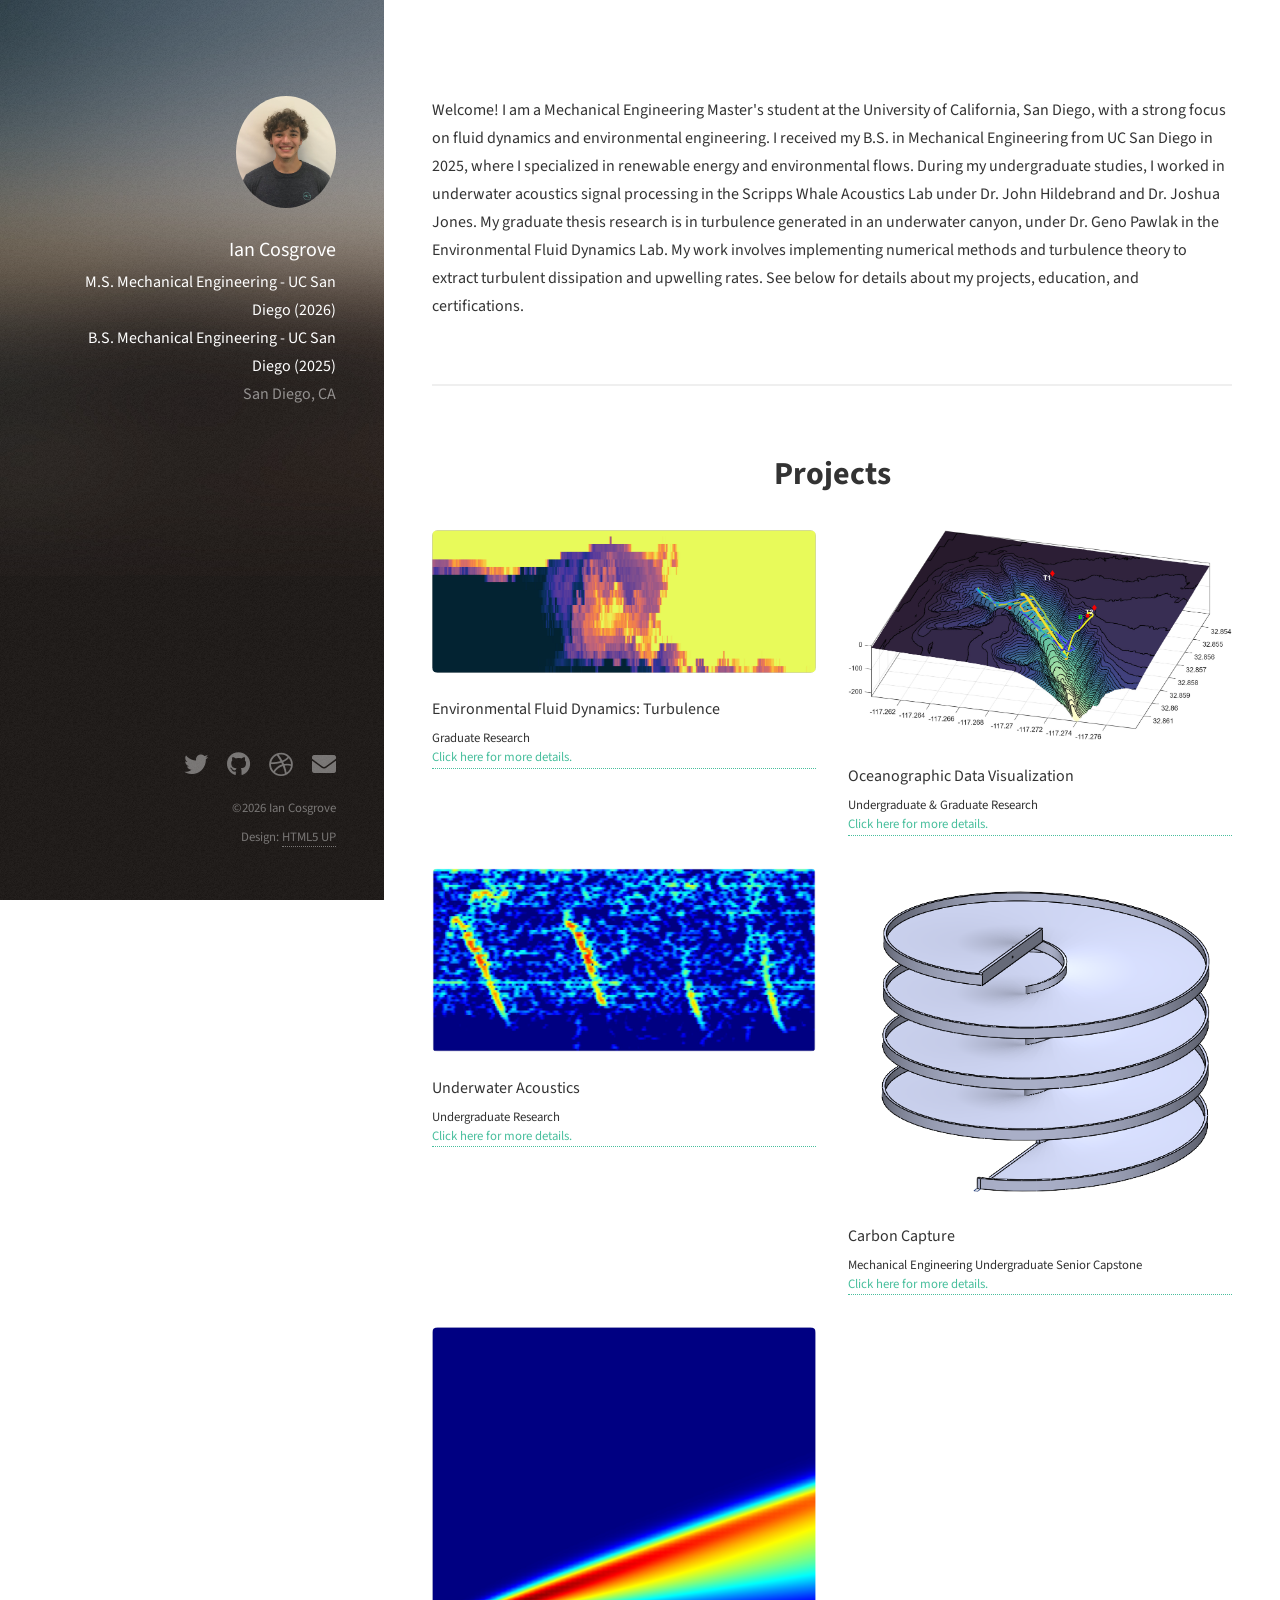
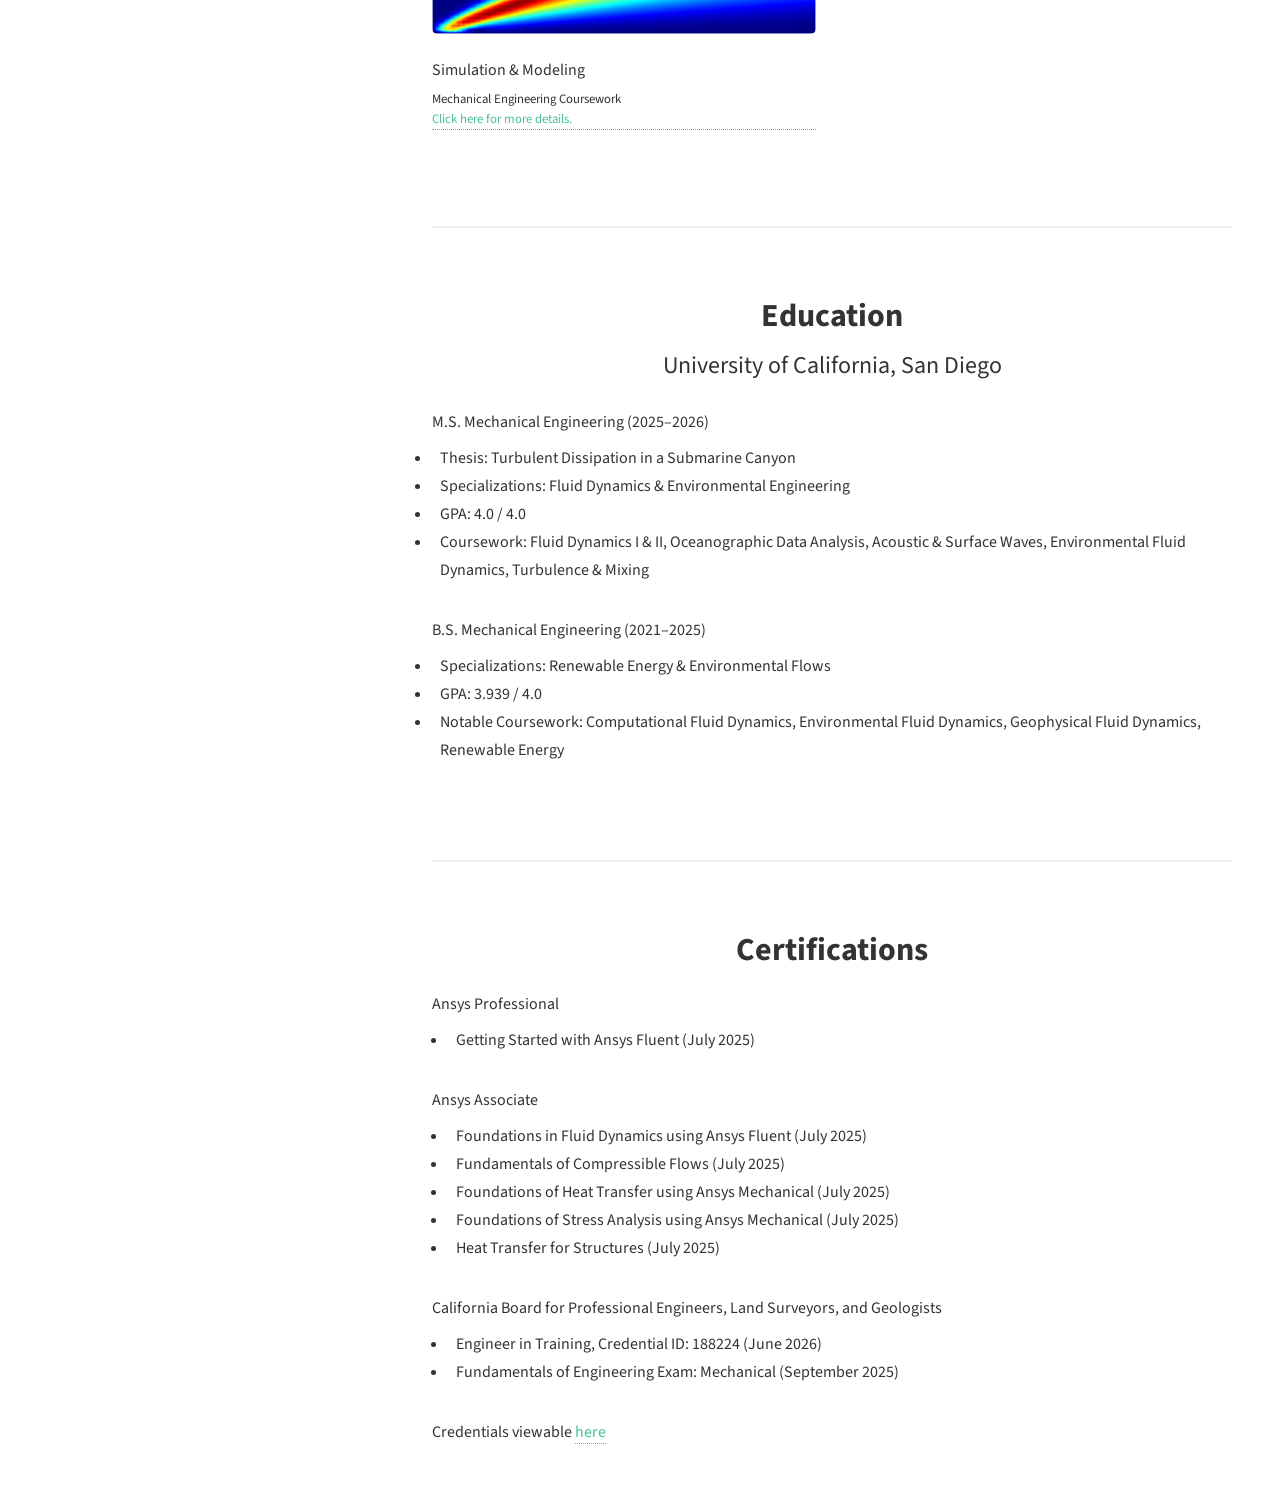
==== index.html @ f049bdb0 "Update_08052026" ====
<!DOCTYPE HTML>
<!--
	Strata by HTML5 UP
	html5up.net | @ajlkn
	Free for personal and commercial use under the CCA 3.0 license (html5up.net/license)
-->
<html>
	<head>
		<title>Ian Cosgrove</title>
		<meta charset="utf-8" />
		<meta name="viewport" content="width=device-width, initial-scale=1, user-scalable=no" />
		<link rel="stylesheet" href="assets/css/main.css" />
		<style>
			/* Force image thumbnails and wrappers to have a white background */
			.image.thumb,
			.image.fit,
			.image-block {
				background-color: #ffffff !important;
			}

			/* Remove gray overlays or default borders/shadows applied by Strata CSS */
			.image.thumb:before,
			.image.thumb:after {
				background-color: rgba(255, 255, 255, 0) !important;
				opacity: 0 !important;
			}

			.image img {
				background-color: #ffffff !important;
			}
		</style>
	</head>
	<body class="is-preload">

		<!-- Header -->
			<header id="header">
				<div class="inner">
					<a href="#" class="image avatar"><img src="images/ian.jpeg" alt="Ian"></a>
					<h1><strong>Ian Cosgrove 
					</strong></a></h1>
					<strong>
						M.S. Mechanical Engineering - UC San Diego (2026)<br>
					B.S. Mechanical Engineering - UC San Diego (2025)
					</strong>
					<br>San Diego, CA
				</div>
			</header>

		<!-- Main -->
			<div id="main">

				<!-- One -->
					<section id="one">
						<div class="inner">
							<p style="text-align: left; color: #333;">Welcome! I am a Mechanical Engineering Master's student at the University of California, San Diego, with a strong focus on fluid dynamics and environmental engineering. I received my B.S. in Mechanical Engineering from UC San Diego in 2025, where I specialized in renewable energy and environmental flows. During my undergraduate studies, I worked in underwater acoustics signal processing in the Scripps Whale Acoustics Lab under Dr. John Hildebrand and Dr. Joshua Jones. My graduate thesis research is in turbulence generated in an underwater canyon, under Dr. Geno Pawlak in the Environmental Fluid Dynamics Lab. My work involves implementing numerical methods and turbulence theory to extract turbulent dissipation and upwelling rates. See below for details about my projects, education, and certifications.</p>
						</div>
					</section>

				<!-- Two -->
					<section id="two" >
						<h2 style="text-align: center; font-weight: bold; font-size: 32px; color: #333;">Projects</h2>
						<div class="row">
							<article class="col-6 col-12-xsmall work-item">
								<a href="turb_page.html" style="text-decoration: none; display: block;">
									
									<span class="image fit thumb">
										<img src="images/breaking.jpeg" alt="Environmental Fluid Dynamics" />
									</span>
									
									<h3 style="color: #333;">Environmental Fluid Dynamics: Turbulence</h3>
									<p style="color: #333;">Graduate Research</p>
									<p>Click here for more details.</p>
									
								</a>
							</article>
							<article class="col-6 col-12-xsmall work-item">
								<a href="data_visuals.html" style="text-decoration: none; display: block;">
									
									<span class="image fit thumb">
										<img src="images/auv_cmap_notitle.jpeg" alt="Oceanographic Data Visualization" />
									</span>
									<h3 style="color: #333;">Oceanographic Data Visualization</h3>
									<p style="color: #333;">Undergraduate & Graduate Research</p>
									<p>Click here for more details.</p>
								</a>
							</article>
							<article class="col-6 col-12-xsmall work-item">
								<a href="underwater_acoustics.html" style="text-decoration: none; display: block;">
									
									<span class="image fit thumb">
										<img src="images/9030_clean.jpeg" alt="Underwater Acoustics" />
									</span>
									<h3 style="color: #333;">Underwater Acoustics</h3>
									<p style="color: #333;">Undergraduate Research</p>
									<p>Click here for more details.</p>
								</a>
							</article>
							<article class="col-6 col-12-xsmall work-item">
								<a href="carbon_capture.html" style="text-decoration: none; display: block;">
									<span class="image fit thumb">
										<img src="images/slide.jpeg" alt="Carbon Capture" />
									</span>
									<h3 style="color: #333;">Carbon Capture</h3>
									<p style="color: #333;">Mechanical Engineering Undergraduate Senior Capstone</p>
									<p>Click here for more details.</p>
								</a>
							</article>
							<article class="col-6 col-12-xsmall work-item">
								<a href="simulation.html" style="text-decoration: none; display: block;">
									<span class="image fit thumb">
										<img src="images/cfd_front.jpeg" alt="Environmental Fluid Dynamics" />
									</span>
									<h3 style="color: #333;">Simulation & Modeling</h3>
									<p style="color: #333;">Mechanical Engineering Coursework</p>
									<p>Click here for more details.</p>
								</a>
							</article>
						
						</div>
						</section>

						<!-- Three	-->
						<section id="three" style="padding-top: 4em;">
						<h2 style="text-align: center; font-weight: bold; font-size: 32px; margin-bottom: 0.25em; color: #333;">Education</h2>
						<h2 style="text-align: center; color: #333;">University of California, San Diego</h2>
						<div class="row">
							<!-- University Name (Bigger Header) -->
							

							<!-- M.S. Degree Section -->
							<p style="margin-bottom: 0.5em; color: #333;"><strong style=" color: #333;">M.S. Mechanical Engineering</strong> (2025–2026)</p>
							<ul>
								<li style=" color: #333;"><strong style=" color: #333;">Thesis:</strong> Turbulent Dissipation in a Submarine Canyon</li>
								<li style=" color: #333;"><strong style=" color: #333;">Specializations:</strong> Fluid Dynamics & Environmental Engineering</li>
								<li style=" color: #333;"><strong style=" color: #333;">GPA:</strong> 4.0 / 4.0</li>
								<li style=" color: #333;"><strong style=" color: #333;">Coursework:</strong> Fluid Dynamics I & II, Oceanographic Data Analysis, Acoustic & Surface Waves, Environmental Fluid Dynamics, Turbulence & Mixing</li>
							</ul>

							<!-- B.S. Degree Section -->
							<p style="margin-bottom: 0.5em; color: #333;"><strong style=" color: #333;">B.S. Mechanical Engineering</strong> (2021–2025)</p>
							<ul>
								<li style=" color: #333;"><strong style=" color: #333;">Specializations:</strong> Renewable Energy & Environmental Flows</li>
								<li style=" color: #333;"><strong style=" color: #333;">GPA:</strong> 3.939 / 4.0</li>
								<li style=" color: #333;"><strong style=" color: #333;">Notable Coursework:</strong> Computational Fluid Dynamics, Environmental Fluid Dynamics, Geophysical Fluid Dynamics, Renewable Energy</li>
							</ul>
						</div>
					
					</section>

					
				<section id="four" style="padding-top: 4em;">
					<h2 style="text-align: center; font-weight: bold; font-size: 32px; margin-bottom: 0.5em; color: #333;">Certifications</h2>
					
					<!-- Using a simple div instead of class="row" stops the side-by-side grid behavior -->
					<div style="text-align: left; color: #333;">

						<!-- Ansys Professional Section -->
						<p style="margin-bottom: 0.5em;"><strong style="color: #333;">Ansys Professional</strong></p>
						<ul>
							<li>Getting Started with Ansys Fluent (July 2025)</li>
						</ul>

						<!-- Ansys Associate Section -->
						<p style="margin-bottom: 0.5em;"><strong style="color: #333;">Ansys Associate</strong></p>
						<ul>
							<li>Foundations in Fluid Dynamics using Ansys Fluent (July 2025)</li>
							<li>Fundamentals of Compressible Flows (July 2025)</li>
							<li>Foundations of Heat Transfer using Ansys Mechanical (July 2025)</li>
							<li>Foundations of Stress Analysis using Ansys Mechanical (July 2025)</li>
							<li>Heat Transfer for Structures (July 2025)</li>
						</ul>

						<p style="margin-bottom: 0.5em; "><strong style="color: #333;">California Board for Professional Engineers, Land Surveyors, and Geologists</strong></p>
						<ul>
							<li>Engineer in Training, Credential ID: 188224 (June 2026)</li>
								<li>Fundamentals of Engineering Exam: Mechanical (September 2025)</li>
						</ul>

						<p style="margin-bottom: 0.5em;">
							<strong style="color: #333;">Credentials viewable <a href="https://www.linkedin.com/in/ian-cosgrove/details/certifications/" target="_blank">here</a></strong>
						</p>

					</div>
				</section>

			</div>











		<!-- Footer -->
			<footer id="footer">
				<div class="inner">
					<ul class="icons">
						<li><a href="#" class="icon brands fa-twitter"><span class="label">Twitter</span></a></li>
						<li><a href="#" class="icon brands fa-github"><span class="label">Github</span></a></li>
						<li><a href="#" class="icon brands fa-dribbble"><span class="label">Dribbble</span></a></li>
						<li><a href="#" class="icon solid fa-envelope"><span class="label">Email</span></a></li>
					</ul>
					<ul class="copyright">
						<li>&copy;2026 Ian Cosgrove</li><li>Design: <a href="http://html5up.net">HTML5 UP</a></li>
					</ul>
				</div>
			</footer>

		<!-- Scripts -->
			<script src="assets/js/jquery.min.js"></script>
			<script src="assets/js/jquery.poptrox.min.js"></script>
			<script src="assets/js/browser.min.js"></script>
			<script src="assets/js/breakpoints.min.js"></script>
			<script src="assets/js/util.js"></script>
			<script src="assets/js/main.js"></script>

	</body>
</html>
---- assets/css/main.css ----
@import url("fontawesome-all.min.css");
@import url("https://fonts.googleapis.com/css?family=Source+Sans+Pro:400,400italic");

/*
	Strata by HTML5 UP
	html5up.net | @ajlkn
	Free for personal and commercial use under the CCA 3.0 license (html5up.net/license)
*/

html, body, div, span, applet, object,
iframe, h1, h2, h3, h4, h5, h6, p, blockquote,
pre, a, abbr, acronym, address, big, cite,
code, del, dfn, em, img, ins, kbd, q, s, samp,
small, strike, strong, sub, sup, tt, var, b,
u, i, center, dl, dt, dd, ol, ul, li, fieldset,
form, label, legend, table, caption, tbody,
tfoot, thead, tr, th, td, article, aside,
canvas, details, embed, figure, figcaption,
footer, header, hgroup, menu, nav, output, ruby,
section, summary, time, mark, audio, video {
	margin: 0;
	padding: 0;
	border: 0;
	font-size: 100%;
	font: inherit;
	vertical-align: baseline;}

article, aside, details, figcaption, figure,
footer, header, hgroup, menu, nav, section {
	display: block;}

body {
	line-height: 1;
}

ol, ul {
	list-style: none;
}

blockquote, q {
	quotes: none;
}

	blockquote:before, blockquote:after, q:before, q:after {
		content: '';
		content: none;
	}

table {
	border-collapse: collapse;
	border-spacing: 0;
}

body {
	-webkit-text-size-adjust: none;
}

mark {
	background-color: transparent;
	color: inherit;
}

input::-moz-focus-inner {
	border: 0;
	padding: 0;
}

input, select, textarea {
	-moz-appearance: none;
	-webkit-appearance: none;
	-ms-appearance: none;
	appearance: none;
}

/* Basic */

	html {
		box-sizing: border-box;
	}

	*, *:before, *:after {
		box-sizing: inherit;
	}

	body {
		background: #fff;
	}

		body.is-preload *, body.is-preload *:before, body.is-preload *:after {
			-moz-animation: none !important;
			-webkit-animation: none !important;
			-ms-animation: none !important;
			animation: none !important;
			-moz-transition: none !important;
			-webkit-transition: none !important;
			-ms-transition: none !important;
			transition: none !important;
		}

	body, input, select, textarea {
		color: #a2a2a2;
		font-family: "Source Sans Pro", Helvetica, sans-serif;
		font-size: 16pt;
		font-weight: 400;
		line-height: 1.75em;
	}

	a {
		-moz-transition: color 0.2s ease-in-out, border-color 0.2s ease-in-out;
		-webkit-transition: color 0.2s ease-in-out, border-color 0.2s ease-in-out;
		-ms-transition: color 0.2s ease-in-out, border-color 0.2s ease-in-out;
		transition: color 0.2s ease-in-out, border-color 0.2s ease-in-out;
		border-bottom: dotted 1px;
		color: #49bf9d;
		text-decoration: none;
	}

		a:hover {
			border-bottom-color: transparent;
			color: #49bf9d !important;
			text-decoration: none;
		}

	strong, b {
		color: #787878;
		font-weight: 400;
	}

	em, i {
		font-style: italic;
	}

	p {
		margin: 0 0 2em 0;
	}

	h1, h2, h3, h4, h5, h6 {
		color: #787878;
		font-weight: 400;
		line-height: 1em;
		margin: 0 0 1em 0;
	}

		h1 a, h2 a, h3 a, h4 a, h5 a, h6 a {
			color: inherit;
			text-decoration: none;
		}

	h1 {
		font-size: 2em;
		line-height: 1.5em;
	}

	h2 {
		font-size: 1.5em;
		line-height: 1.5em;
	}

	h3 {
		font-size: 1.25em;
		line-height: 1.5em;
	}

	h4 {
		font-size: 1.1em;
		line-height: 1.5em;
	}

	h5 {
		font-size: 0.9em;
		line-height: 1.5em;
	}

	h6 {
		font-size: 0.7em;
		line-height: 1.5em;
	}

	sub {
		font-size: 0.8em;
		position: relative;
		top: 0.5em;
	}

	sup {
		font-size: 0.8em;
		position: relative;
		top: -0.5em;
	}

	hr {
		border: 0;
		border-bottom: solid 2px #efefef;
		margin: 2em 0;
	}

		hr.major {
			margin: 3em 0;
		}

	blockquote {
		border-left: solid 6px #efefef;
		font-style: italic;
		margin: 0 0 2em 0;
		padding: 0.5em 0 0.5em 1.5em;
	}

	code {
		background: #f7f7f7;
		border-radius: 0.35em;
		border: solid 2px #efefef;
		font-family: "Courier New", monospace;
		font-size: 0.9em;
		margin: 0 0.25em;
		padding: 0.25em 0.65em;
	}

	pre {
		-webkit-overflow-scrolling: touch;
		font-family: "Courier New", monospace;
		font-size: 0.9em;
		margin: 0 0 2em 0;
	}

		pre code {
			display: block;
			line-height: 1.75em;
			padding: 1em 1.5em;
			overflow-x: auto;
		}

	.align-left {
		text-align: left;
	}

	.align-center {
		text-align: center;
	}

	.align-right {
		text-align: right;
	}

/* Container */

	.container {
		margin: 0 auto;
		max-width: calc(100% - 4em);
		width: 100%;
	}

		.container.xsmall {
			width: 25%;
		}

		.container.small {
			width: 50%;
		}

		.container.medium {
			width: 75%;
		}

		.container.large {
			width: 125%;
		}

		.container.xlarge {
			width: 150%;
		}

		.container.max {
			width: 100%;
		}

		@media screen and (max-width: 980px) {

			.container {
				width: 100% !important;
				max-width: 100% !important;
			}

		}

		@media screen and (max-width: 480px) {

			.container {
				max-width: calc(100% - 3em);
			}

		}

/* Row */

	.row {
		display: flex;
		flex-wrap: wrap;
		box-sizing: border-box;
		align-items: stretch;
	}

		.row > * {
			box-sizing: border-box;
		}

		.row.gtr-uniform > * > :last-child {
			margin-bottom: 0;
		}

		.row.aln-left {
			justify-content: flex-start;
		}

		.row.aln-center {
			justify-content: center;
		}

		.row.aln-right {
			justify-content: flex-end;
		}

		.row.aln-top {
			align-items: flex-start;
		}

		.row.aln-middle {
			align-items: center;
		}

		.row.aln-bottom {
			align-items: flex-end;
		}

		.row > .imp {
			order: -1;
		}

		.row > .col-1 {
			width: 8.33333%;
		}

		.row > .off-1 {
			margin-left: 8.33333%;
		}

		.row > .col-2 {
			width: 16.66667%;
		}

		.row > .off-2 {
			margin-left: 16.66667%;
		}

		.row > .col-3 {
			width: 25%;
		}

		.row > .off-3 {
			margin-left: 25%;
		}

		.row > .col-4 {
			width: 33.33333%;
		}

		.row > .off-4 {
			margin-left: 33.33333%;
		}

		.row > .col-5 {
			width: 41.66667%;
		}

		.row > .off-5 {
			margin-left: 41.66667%;
		}

		.row > .col-6 {
			width: 50%;
		}

		.row > .off-6 {
			margin-left: 50%;
		}

		.row > .col-7 {
			width: 58.33333%;
		}

		.row > .off-7 {
			margin-left: 58.33333%;
		}

		.row > .col-8 {
			width: 66.66667%;
		}

		.row > .off-8 {
			margin-left: 66.66667%;
		}

		.row > .col-9 {
			width: 75%;
		}

		.row > .off-9 {
			margin-left: 75%;
		}

		.row > .col-10 {
			width: 83.33333%;
		}

		.row > .off-10 {
			margin-left: 83.33333%;
		}

		.row > .col-11 {
			width: 91.66667%;
		}

		.row > .off-11 {
			margin-left: 91.66667%;
		}

		.row > .col-12 {
			width: 100%;
		}

		.row > .off-12 {
			margin-left: 100%;
		}

		.row.gtr-0 {
			margin-top: 0;
			margin-left: 0em;
		}

			.row.gtr-0 > * {
				padding: 0 0 0 0em;
			}

			.row.gtr-0.gtr-uniform {
				margin-top: 0em;
			}

				.row.gtr-0.gtr-uniform > * {
					padding-top: 0em;
				}

		.row.gtr-25 {
			margin-top: 0;
			margin-left: -0.625em;
		}

			.row.gtr-25 > * {
				padding: 0 0 0 0.625em;
			}

			.row.gtr-25.gtr-uniform {
				margin-top: -0.625em;
			}

				.row.gtr-25.gtr-uniform > * {
					padding-top: 0.625em;
				}

		.row.gtr-50 {
			margin-top: 0;
			margin-left: -1.25em;
		}

			.row.gtr-50 > * {
				padding: 0 0 0 1.25em;
			}

			.row.gtr-50.gtr-uniform {
				margin-top: -1.25em;
			}

				.row.gtr-50.gtr-uniform > * {
					padding-top: 1.25em;
				}

		.row {
			margin-top: 0;
			margin-left: -2.5em;
		}

			.row > * {
				padding: 0 0 0 2.5em;
			}

			.row.gtr-uniform {
				margin-top: -2.5em;
			}

				.row.gtr-uniform > * {
					padding-top: 2.5em;
				}

		.row.gtr-150 {
			margin-top: 0;
			margin-left: -3.75em;
		}

			.row.gtr-150 > * {
				padding: 0 0 0 3.75em;
			}

			.row.gtr-150.gtr-uniform {
				margin-top: -3.75em;
			}

				.row.gtr-150.gtr-uniform > * {
					padding-top: 3.75em;
				}

		.row.gtr-200 {
			margin-top: 0;
			margin-left: -5em;
		}

			.row.gtr-200 > * {
				padding: 0 0 0 5em;
			}

			.row.gtr-200.gtr-uniform {
				margin-top: -5em;
			}

				.row.gtr-200.gtr-uniform > * {
					padding-top: 5em;
				}

		@media screen and (max-width: 1800px) {

			.row {
				display: flex;
				flex-wrap: wrap;
				box-sizing: border-box;
				align-items: stretch;
			}

				.row > * {
					box-sizing: border-box;
				}

				.row.gtr-uniform > * > :last-child {
					margin-bottom: 0;
				}

				.row.aln-left {
					justify-content: flex-start;
				}

				.row.aln-center {
					justify-content: center;
				}

				.row.aln-right {
					justify-content: flex-end;
				}

				.row.aln-top {
					align-items: flex-start;
				}

				.row.aln-middle {
					align-items: center;
				}

				.row.aln-bottom {
					align-items: flex-end;
				}

				.row > .imp-xlarge {
					order: -1;
				}

				.row > .col-1-xlarge {
					width: 8.33333%;
				}

				.row > .off-1-xlarge {
					margin-left: 8.33333%;
				}

				.row > .col-2-xlarge {
					width: 16.66667%;
				}

				.row > .off-2-xlarge {
					margin-left: 16.66667%;
				}

				.row > .col-3-xlarge {
					width: 25%;
				}

				.row > .off-3-xlarge {
					margin-left: 25%;
				}

				.row > .col-4-xlarge {
					width: 33.33333%;
				}

				.row > .off-4-xlarge {
					margin-left: 33.33333%;
				}

				.row > .col-5-xlarge {
					width: 41.66667%;
				}

				.row > .off-5-xlarge {
					margin-left: 41.66667%;
				}

				.row > .col-6-xlarge {
					width: 50%;
				}

				.row > .off-6-xlarge {
					margin-left: 50%;
				}

				.row > .col-7-xlarge {
					width: 58.33333%;
				}

				.row > .off-7-xlarge {
					margin-left: 58.33333%;
				}

				.row > .col-8-xlarge {
					width: 66.66667%;
				}

				.row > .off-8-xlarge {
					margin-left: 66.66667%;
				}

				.row > .col-9-xlarge {
					width: 75%;
				}

				.row > .off-9-xlarge {
					margin-left: 75%;
				}

				.row > .col-10-xlarge {
					width: 83.33333%;
				}

				.row > .off-10-xlarge {
					margin-left: 83.33333%;
				}

				.row > .col-11-xlarge {
					width: 91.66667%;
				}

				.row > .off-11-xlarge {
					margin-left: 91.66667%;
				}

				.row > .col-12-xlarge {
					width: 100%;
				}

				.row > .off-12-xlarge {
					margin-left: 100%;
				}

				.row.gtr-0 {
					margin-top: 0;
					margin-left: 0em;
				}

					.row.gtr-0 > * {
						padding: 0 0 0 0em;
					}

					.row.gtr-0.gtr-uniform {
						margin-top: 0em;
					}

						.row.gtr-0.gtr-uniform > * {
							padding-top: 0em;
						}

				.row.gtr-25 {
					margin-top: 0;
					margin-left: -0.625em;
				}

					.row.gtr-25 > * {
						padding: 0 0 0 0.625em;
					}

					.row.gtr-25.gtr-uniform {
						margin-top: -0.625em;
					}

						.row.gtr-25.gtr-uniform > * {
							padding-top: 0.625em;
						}

				.row.gtr-50 {
					margin-top: 0;
					margin-left: -1.25em;
				}

					.row.gtr-50 > * {
						padding: 0 0 0 1.25em;
					}

					.row.gtr-50.gtr-uniform {
						margin-top: -1.25em;
					}

						.row.gtr-50.gtr-uniform > * {
							padding-top: 1.25em;
						}

				.row {
					margin-top: 0;
					margin-left: -2.5em;
				}

					.row > * {
						padding: 0 0 0 2.5em;
					}

					.row.gtr-uniform {
						margin-top: -2.5em;
					}

						.row.gtr-uniform > * {
							padding-top: 2.5em;
						}

				.row.gtr-150 {
					margin-top: 0;
					margin-left: -3.75em;
				}

					.row.gtr-150 > * {
						padding: 0 0 0 3.75em;
					}

					.row.gtr-150.gtr-uniform {
						margin-top: -3.75em;
					}

						.row.gtr-150.gtr-uniform > * {
							padding-top: 3.75em;
						}

				.row.gtr-200 {
					margin-top: 0;
					margin-left: -5em;
				}

					.row.gtr-200 > * {
						padding: 0 0 0 5em;
					}

					.row.gtr-200.gtr-uniform {
						margin-top: -5em;
					}

						.row.gtr-200.gtr-uniform > * {
							padding-top: 5em;
						}

		}

		@media screen and (max-width: 1280px) {

			.row {
				display: flex;
				flex-wrap: wrap;
				box-sizing: border-box;
				align-items: stretch;
			}

				.row > * {
					box-sizing: border-box;
				}

				.row.gtr-uniform > * > :last-child {
					margin-bottom: 0;
				}

				.row.aln-left {
					justify-content: flex-start;
				}

				.row.aln-center {
					justify-content: center;
				}

				.row.aln-right {
					justify-content: flex-end;
				}

				.row.aln-top {
					align-items: flex-start;
				}

				.row.aln-middle {
					align-items: center;
				}

				.row.aln-bottom {
					align-items: flex-end;
				}

				.row > .imp-large {
					order: -1;
				}

				.row > .col-1-large {
					width: 8.33333%;
				}

				.row > .off-1-large {
					margin-left: 8.33333%;
				}

				.row > .col-2-large {
					width: 16.66667%;
				}

				.row > .off-2-large {
					margin-left: 16.66667%;
				}

				.row > .col-3-large {
					width: 25%;
				}

				.row > .off-3-large {
					margin-left: 25%;
				}

				.row > .col-4-large {
					width: 33.33333%;
				}

				.row > .off-4-large {
					margin-left: 33.33333%;
				}

				.row > .col-5-large {
					width: 41.66667%;
				}

				.row > .off-5-large {
					margin-left: 41.66667%;
				}

				.row > .col-6-large {
					width: 50%;
				}

				.row > .off-6-large {
					margin-left: 50%;
				}

				.row > .col-7-large {
					width: 58.33333%;
				}

				.row > .off-7-large {
					margin-left: 58.33333%;
				}

				.row > .col-8-large {
					width: 66.66667%;
				}

				.row > .off-8-large {
					margin-left: 66.66667%;
				}

				.row > .col-9-large {
					width: 75%;
				}

				.row > .off-9-large {
					margin-left: 75%;
				}

				.row > .col-10-large {
					width: 83.33333%;
				}

				.row > .off-10-large {
					margin-left: 83.33333%;
				}

				.row > .col-11-large {
					width: 91.66667%;
				}

				.row > .off-11-large {
					margin-left: 91.66667%;
				}

				.row > .col-12-large {
					width: 100%;
				}

				.row > .off-12-large {
					margin-left: 100%;
				}

				.row.gtr-0 {
					margin-top: 0;
					margin-left: 0em;
				}

					.row.gtr-0 > * {
						padding: 0 0 0 0em;
					}

					.row.gtr-0.gtr-uniform {
						margin-top: 0em;
					}

						.row.gtr-0.gtr-uniform > * {
							padding-top: 0em;
						}

				.row.gtr-25 {
					margin-top: 0;
					margin-left: -0.5em;
				}

					.row.gtr-25 > * {
						padding: 0 0 0 0.5em;
					}

					.row.gtr-25.gtr-uniform {
						margin-top: -0.5em;
					}

						.row.gtr-25.gtr-uniform > * {
							padding-top: 0.5em;
						}

				.row.gtr-50 {
					margin-top: 0;
					margin-left: -1em;
				}

					.row.gtr-50 > * {
						padding: 0 0 0 1em;
					}

					.row.gtr-50.gtr-uniform {
						margin-top: -1em;
					}

						.row.gtr-50.gtr-uniform > * {
							padding-top: 1em;
						}

				.row {
					margin-top: 0;
					margin-left: -2em;
				}

					.row > * {
						padding: 0 0 0 2em;
					}

					.row.gtr-uniform {
						margin-top: -2em;
					}

						.row.gtr-uniform > * {
							padding-top: 2em;
						}

				.row.gtr-150 {
					margin-top: 0;
					margin-left: -3em;
				}

					.row.gtr-150 > * {
						padding: 0 0 0 3em;
					}

					.row.gtr-150.gtr-uniform {
						margin-top: -3em;
					}

						.row.gtr-150.gtr-uniform > * {
							padding-top: 3em;
						}

				.row.gtr-200 {
					margin-top: 0;
					margin-left: -4em;
				}

					.row.gtr-200 > * {
						padding: 0 0 0 4em;
					}

					.row.gtr-200.gtr-uniform {
						margin-top: -4em;
					}

						.row.gtr-200.gtr-uniform > * {
							padding-top: 4em;
						}

		}

		@media screen and (max-width: 980px) {

			.row {
				display: flex;
				flex-wrap: wrap;
				box-sizing: border-box;
				align-items: stretch;
			}

				.row > * {
					box-sizing: border-box;
				}

				.row.gtr-uniform > * > :last-child {
					margin-bottom: 0;
				}

				.row.aln-left {
					justify-content: flex-start;
				}

				.row.aln-center {
					justify-content: center;
				}

				.row.aln-right {
					justify-content: flex-end;
				}

				.row.aln-top {
					align-items: flex-start;
				}

				.row.aln-middle {
					align-items: center;
				}

				.row.aln-bottom {
					align-items: flex-end;
				}

				.row > .imp-medium {
					order: -1;
				}

				.row > .col-1-medium {
					width: 8.33333%;
				}

				.row > .off-1-medium {
					margin-left: 8.33333%;
				}

				.row > .col-2-medium {
					width: 16.66667%;
				}

				.row > .off-2-medium {
					margin-left: 16.66667%;
				}

				.row > .col-3-medium {
					width: 25%;
				}

				.row > .off-3-medium {
					margin-left: 25%;
				}

				.row > .col-4-medium {
					width: 33.33333%;
				}

				.row > .off-4-medium {
					margin-left: 33.33333%;
				}

				.row > .col-5-medium {
					width: 41.66667%;
				}

				.row > .off-5-medium {
					margin-left: 41.66667%;
				}

				.row > .col-6-medium {
					width: 50%;
				}

				.row > .off-6-medium {
					margin-left: 50%;
				}

				.row > .col-7-medium {
					width: 58.33333%;
				}

				.row > .off-7-medium {
					margin-left: 58.33333%;
				}

				.row > .col-8-medium {
					width: 66.66667%;
				}

				.row > .off-8-medium {
					margin-left: 66.66667%;
				}

				.row > .col-9-medium {
					width: 75%;
				}

				.row > .off-9-medium {
					margin-left: 75%;
				}

				.row > .col-10-medium {
					width: 83.33333%;
				}

				.row > .off-10-medium {
					margin-left: 83.33333%;
				}

				.row > .col-11-medium {
					width: 91.66667%;
				}

				.row > .off-11-medium {
					margin-left: 91.66667%;
				}

				.row > .col-12-medium {
					width: 100%;
				}

				.row > .off-12-medium {
					margin-left: 100%;
				}

				.row.gtr-0 {
					margin-top: 0;
					margin-left: 0em;
				}

					.row.gtr-0 > * {
						padding: 0 0 0 0em;
					}

					.row.gtr-0.gtr-uniform {
						margin-top: 0em;
					}

						.row.gtr-0.gtr-uniform > * {
							padding-top: 0em;
						}

				.row.gtr-25 {
					margin-top: 0;
					margin-left: -0.5em;
				}

					.row.gtr-25 > * {
						padding: 0 0 0 0.5em;
					}

					.row.gtr-25.gtr-uniform {
						margin-top: -0.5em;
					}

						.row.gtr-25.gtr-uniform > * {
							padding-top: 0.5em;
						}

				.row.gtr-50 {
					margin-top: 0;
					margin-left: -1em;
				}

					.row.gtr-50 > * {
						padding: 0 0 0 1em;
					}

					.row.gtr-50.gtr-uniform {
						margin-top: -1em;
					}

						.row.gtr-50.gtr-uniform > * {
							padding-top: 1em;
						}

				.row {
					margin-top: 0;
					margin-left: -2em;
				}

					.row > * {
						padding: 0 0 0 2em;
					}

					.row.gtr-uniform {
						margin-top: -2em;
					}

						.row.gtr-uniform > * {
							padding-top: 2em;
						}

				.row.gtr-150 {
					margin-top: 0;
					margin-left: -3em;
				}

					.row.gtr-150 > * {
						padding: 0 0 0 3em;
					}

					.row.gtr-150.gtr-uniform {
						margin-top: -3em;
					}

						.row.gtr-150.gtr-uniform > * {
							padding-top: 3em;
						}

				.row.gtr-200 {
					margin-top: 0;
					margin-left: -4em;
				}

					.row.gtr-200 > * {
						padding: 0 0 0 4em;
					}

					.row.gtr-200.gtr-uniform {
						margin-top: -4em;
					}

						.row.gtr-200.gtr-uniform > * {
							padding-top: 4em;
						}

		}

		@media screen and (max-width: 736px) {

			.row {
				display: flex;
				flex-wrap: wrap;
				box-sizing: border-box;
				align-items: stretch;
			}

				.row > * {
					box-sizing: border-box;
				}

				.row.gtr-uniform > * > :last-child {
					margin-bottom: 0;
				}

				.row.aln-left {
					justify-content: flex-start;
				}

				.row.aln-center {
					justify-content: center;
				}

				.row.aln-right {
					justify-content: flex-end;
				}

				.row.aln-top {
					align-items: flex-start;
				}

				.row.aln-middle {
					align-items: center;
				}

				.row.aln-bottom {
					align-items: flex-end;
				}

				.row > .imp-small {
					order: -1;
				}

				.row > .col-1-small {
					width: 8.33333%;
				}

				.row > .off-1-small {
					margin-left: 8.33333%;
				}

				.row > .col-2-small {
					width: 16.66667%;
				}

				.row > .off-2-small {
					margin-left: 16.66667%;
				}

				.row > .col-3-small {
					width: 25%;
				}

				.row > .off-3-small {
					margin-left: 25%;
				}

				.row > .col-4-small {
					width: 33.33333%;
				}

				.row > .off-4-small {
					margin-left: 33.33333%;
				}

				.row > .col-5-small {
					width: 41.66667%;
				}

				.row > .off-5-small {
					margin-left: 41.66667%;
				}

				.row > .col-6-small {
					width: 50%;
				}

				.row > .off-6-small {
					margin-left: 50%;
				}

				.row > .col-7-small {
					width: 58.33333%;
				}

				.row > .off-7-small {
					margin-left: 58.33333%;
				}

				.row > .col-8-small {
					width: 66.66667%;
				}

				.row > .off-8-small {
					margin-left: 66.66667%;
				}

				.row > .col-9-small {
					width: 75%;
				}

				.row > .off-9-small {
					margin-left: 75%;
				}

				.row > .col-10-small {
					width: 83.33333%;
				}

				.row > .off-10-small {
					margin-left: 83.33333%;
				}

				.row > .col-11-small {
					width: 91.66667%;
				}

				.row > .off-11-small {
					margin-left: 91.66667%;
				}

				.row > .col-12-small {
					width: 100%;
				}

				.row > .off-12-small {
					margin-left: 100%;
				}

				.row.gtr-0 {
					margin-top: 0;
					margin-left: 0em;
				}

					.row.gtr-0 > * {
						padding: 0 0 0 0em;
					}

					.row.gtr-0.gtr-uniform {
						margin-top: 0em;
					}

						.row.gtr-0.gtr-uniform > * {
							padding-top: 0em;
						}

				.row.gtr-25 {
					margin-top: 0;
					margin-left: -0.375em;
				}

					.row.gtr-25 > * {
						padding: 0 0 0 0.375em;
					}

					.row.gtr-25.gtr-uniform {
						margin-top: -0.375em;
					}

						.row.gtr-25.gtr-uniform > * {
							padding-top: 0.375em;
						}

				.row.gtr-50 {
					margin-top: 0;
					margin-left: -0.75em;
				}

					.row.gtr-50 > * {
						padding: 0 0 0 0.75em;
					}

					.row.gtr-50.gtr-uniform {
						margin-top: -0.75em;
					}

						.row.gtr-50.gtr-uniform > * {
							padding-top: 0.75em;
						}

				.row {
					margin-top: 0;
					margin-left: -1.5em;
				}

					.row > * {
						padding: 0 0 0 1.5em;
					}

					.row.gtr-uniform {
						margin-top: -1.5em;
					}

						.row.gtr-uniform > * {
							padding-top: 1.5em;
						}

				.row.gtr-150 {
					margin-top: 0;
					margin-left: -2.25em;
				}

					.row.gtr-150 > * {
						padding: 0 0 0 2.25em;
					}

					.row.gtr-150.gtr-uniform {
						margin-top: -2.25em;
					}

						.row.gtr-150.gtr-uniform > * {
							padding-top: 2.25em;
						}

				.row.gtr-200 {
					margin-top: 0;
					margin-left: -3em;
				}

					.row.gtr-200 > * {
						padding: 0 0 0 3em;
					}

					.row.gtr-200.gtr-uniform {
						margin-top: -3em;
					}

						.row.gtr-200.gtr-uniform > * {
							padding-top: 3em;
						}

		}

		@media screen and (max-width: 480px) {

			.row {
				display: flex;
				flex-wrap: wrap;
				box-sizing: border-box;
				align-items: stretch;
			}

				.row > * {
					box-sizing: border-box;
				}

				.row.gtr-uniform > * > :last-child {
					margin-bottom: 0;
				}

				.row.aln-left {
					justify-content: flex-start;
				}

				.row.aln-center {
					justify-content: center;
				}

				.row.aln-right {
					justify-content: flex-end;
				}

				.row.aln-top {
					align-items: flex-start;
				}

				.row.aln-middle {
					align-items: center;
				}

				.row.aln-bottom {
					align-items: flex-end;
				}

				.row > .imp-xsmall {
					order: -1;
				}

				.row > .col-1-xsmall {
					width: 8.33333%;
				}

				.row > .off-1-xsmall {
					margin-left: 8.33333%;
				}

				.row > .col-2-xsmall {
					width: 16.66667%;
				}

				.row > .off-2-xsmall {
					margin-left: 16.66667%;
				}

				.row > .col-3-xsmall {
					width: 25%;
				}

				.row > .off-3-xsmall {
					margin-left: 25%;
				}

				.row > .col-4-xsmall {
					width: 33.33333%;
				}

				.row > .off-4-xsmall {
					margin-left: 33.33333%;
				}

				.row > .col-5-xsmall {
					width: 41.66667%;
				}

				.row > .off-5-xsmall {
					margin-left: 41.66667%;
				}

				.row > .col-6-xsmall {
					width: 50%;
				}

				.row > .off-6-xsmall {
					margin-left: 50%;
				}

				.row > .col-7-xsmall {
					width: 58.33333%;
				}

				.row > .off-7-xsmall {
					margin-left: 58.33333%;
				}

				.row > .col-8-xsmall {
					width: 66.66667%;
				}

				.row > .off-8-xsmall {
					margin-left: 66.66667%;
				}

				.row > .col-9-xsmall {
					width: 75%;
				}

				.row > .off-9-xsmall {
					margin-left: 75%;
				}

				.row > .col-10-xsmall {
					width: 83.33333%;
				}

				.row > .off-10-xsmall {
					margin-left: 83.33333%;
				}

				.row > .col-11-xsmall {
					width: 91.66667%;
				}

				.row > .off-11-xsmall {
					margin-left: 91.66667%;
				}

				.row > .col-12-xsmall {
					width: 100%;
				}

				.row > .off-12-xsmall {
					margin-left: 100%;
				}

				.row.gtr-0 {
					margin-top: 0;
					margin-left: 0em;
				}

					.row.gtr-0 > * {
						padding: 0 0 0 0em;
					}

					.row.gtr-0.gtr-uniform {
						margin-top: 0em;
					}

						.row.gtr-0.gtr-uniform > * {
							padding-top: 0em;
						}

				.row.gtr-25 {
					margin-top: 0;
					margin-left: -0.375em;
				}

					.row.gtr-25 > * {
						padding: 0 0 0 0.375em;
					}

					.row.gtr-25.gtr-uniform {
						margin-top: -0.375em;
					}

						.row.gtr-25.gtr-uniform > * {
							padding-top: 0.375em;
						}

				.row.gtr-50 {
					margin-top: 0;
					margin-left: -0.75em;
				}

					.row.gtr-50 > * {
						padding: 0 0 0 0.75em;
					}

					.row.gtr-50.gtr-uniform {
						margin-top: -0.75em;
					}

						.row.gtr-50.gtr-uniform > * {
							padding-top: 0.75em;
						}

				.row {
					margin-top: 0;
					margin-left: -1.5em;
				}

					.row > * {
						padding: 0 0 0 1.5em;
					}

					.row.gtr-uniform {
						margin-top: -1.5em;
					}

						.row.gtr-uniform > * {
							padding-top: 1.5em;
						}

				.row.gtr-150 {
					margin-top: 0;
					margin-left: -2.25em;
				}

					.row.gtr-150 > * {
						padding: 0 0 0 2.25em;
					}

					.row.gtr-150.gtr-uniform {
						margin-top: -2.25em;
					}

						.row.gtr-150.gtr-uniform > * {
							padding-top: 2.25em;
						}

				.row.gtr-200 {
					margin-top: 0;
					margin-left: -3em;
				}

					.row.gtr-200 > * {
						padding: 0 0 0 3em;
					}

					.row.gtr-200.gtr-uniform {
						margin-top: -3em;
					}

						.row.gtr-200.gtr-uniform > * {
							padding-top: 3em;
						}

		}

/* Section/Article */

	section.special, article.special {
		text-align: center;
	}

	header p {
		color: #b2b2b2;
		position: relative;
		margin: 0 0 1.5em 0;
	}

	header h2 + p {
		font-size: 1.25em;
		margin-top: -1em;
		line-height: 1.5em;
	}

	header h3 + p {
		font-size: 1.1em;
		margin-top: -0.8em;
		line-height: 1.5em;
	}

	header h4 + p,
	header h5 + p,
	header h6 + p {
		font-size: 0.9em;
		margin-top: -0.6em;
		line-height: 1.5em;
	}

	header.major h2 {
		font-size: 2em;
	}

/* Form */

	form {
		margin: 0 0 2em 0;
	}

	label {
		color: #787878;
		display: block;
		font-size: 0.9em;
		font-weight: 400;
		margin: 0 0 1em 0;
	}

	input[type="text"],
	input[type="password"],
	input[type="email"],
	select,
	textarea {
		-moz-appearance: none;
		-webkit-appearance: none;
		-ms-appearance: none;
		appearance: none;
		background: #f7f7f7;
		border-radius: 0.35em;
		border: solid 2px transparent;
		color: inherit;
		display: block;
		outline: 0;
		padding: 0 0.75em;
		text-decoration: none;
		width: 100%;
	}

		input[type="text"]:invalid,
		input[type="password"]:invalid,
		input[type="email"]:invalid,
		select:invalid,
		textarea:invalid {
			box-shadow: none;
		}

		input[type="text"]:focus,
		input[type="password"]:focus,
		input[type="email"]:focus,
		select:focus,
		textarea:focus {
			border-color: #49bf9d;
		}

	select {
		background-image: url("data:image/svg+xml;charset=utf8,%3Csvg xmlns='http://www.w3.org/2000/svg' width='40' height='40' preserveAspectRatio='none' viewBox='0 0 40 40'%3E%3Cpath d='M9.4,12.3l10.4,10.4l10.4-10.4c0.2-0.2,0.5-0.4,0.9-0.4c0.3,0,0.6,0.1,0.9,0.4l3.3,3.3c0.2,0.2,0.4,0.5,0.4,0.9 c0,0.4-0.1,0.6-0.4,0.9L20.7,31.9c-0.2,0.2-0.5,0.4-0.9,0.4c-0.3,0-0.6-0.1-0.9-0.4L4.3,17.3c-0.2-0.2-0.4-0.5-0.4-0.9 c0-0.4,0.1-0.6,0.4-0.9l3.3-3.3c0.2-0.2,0.5-0.4,0.9-0.4S9.1,12.1,9.4,12.3z' fill='%23dfdfdf' /%3E%3C/svg%3E");
		background-size: 1.25rem;
		background-repeat: no-repeat;
		background-position: calc(100% - 1rem) center;
		height: 2.75em;
		padding-right: 2.75em;
		text-overflow: ellipsis;
	}

		select option {
			color: #787878;
			background: #fff;
		}

		select:focus::-ms-value {
			background-color: transparent;
		}

		select::-ms-expand {
			display: none;
		}

	input[type="text"],
	input[type="password"],
	input[type="email"],
	select {
		height: 2.75em;
	}

	textarea {
		padding: 0.75em;
	}

	input[type="checkbox"],
	input[type="radio"] {
		-moz-appearance: none;
		-webkit-appearance: none;
		-ms-appearance: none;
		appearance: none;
		display: block;
		float: left;
		margin-right: -2em;
		opacity: 0;
		width: 1em;
		z-index: -1;
	}

		input[type="checkbox"] + label,
		input[type="radio"] + label {
			text-decoration: none;
			color: #a2a2a2;
			cursor: pointer;
			display: inline-block;
			font-size: 1em;
			font-weight: 400;
			padding-left: 2.4em;
			padding-right: 0.75em;
			position: relative;
		}

			input[type="checkbox"] + label:before,
			input[type="radio"] + label:before {
				-moz-osx-font-smoothing: grayscale;
				-webkit-font-smoothing: antialiased;
				display: inline-block;
				font-style: normal;
				font-variant: normal;
				text-rendering: auto;
				line-height: 1;
				text-transform: none !important;
				font-family: 'Font Awesome 5 Free';
				font-weight: 900;
			}

			input[type="checkbox"] + label:before,
			input[type="radio"] + label:before {
				background: #f7f7f7;
				border-radius: 0.35em;
				border: solid 2px transparent;
				content: '';
				display: inline-block;
				font-size: 0.8em;
				height: 2.0625em;
				left: 0;
				line-height: 1.85625em;
				position: absolute;
				text-align: center;
				top: 0;
				width: 2.0625em;
			}

		input[type="checkbox"]:checked + label:before,
		input[type="radio"]:checked + label:before {
			background: #787878;
			border-color: #787878;
			color: #fff;
			content: '\f00c';
		}

		input[type="checkbox"]:focus + label:before,
		input[type="radio"]:focus + label:before {
			border-color: #49bf9d;
		}

	input[type="checkbox"] + label:before {
		border-radius: 0.35em;
	}

	input[type="radio"] + label:before {
		border-radius: 100%;
	}

	::-webkit-input-placeholder {
		color: #b2b2b2 !important;
		opacity: 1.0;
	}

	:-moz-placeholder {
		color: #b2b2b2 !important;
		opacity: 1.0;
	}

	::-moz-placeholder {
		color: #b2b2b2 !important;
		opacity: 1.0;
	}

	:-ms-input-placeholder {
		color: #b2b2b2 !important;
		opacity: 1.0;
	}

/* Box */

	.box {
		border-radius: 0.35em;
		border: solid 2px #efefef;
		margin-bottom: 2em;
		padding: 1.5em;
	}

		.box > :last-child,
		.box > :last-child > :last-child,
		.box > :last-child > :last-child > :last-child {
			margin-bottom: 0;
		}

		.box.alt {
			border: 0;
			border-radius: 0;
			padding: 0;
		}

/* Icon */

	.icon {
		text-decoration: none;
		border-bottom: none;
		position: relative;
	}

		.icon:before {
			-moz-osx-font-smoothing: grayscale;
			-webkit-font-smoothing: antialiased;
			display: inline-block;
			font-style: normal;
			font-variant: normal;
			text-rendering: auto;
			line-height: 1;
			text-transform: none !important;
			font-family: 'Font Awesome 5 Free';
			font-weight: 400;
		}

		.icon > .label {
			display: none;
		}

		.icon:before {
			line-height: inherit;
		}

		.icon.solid:before {
			font-weight: 900;
		}

		.icon.brands:before {
			font-family: 'Font Awesome 5 Brands';
		}

/* Image */

	.image {
		border-radius: 0.35em;
		border: 0;
		display: inline-block;
		position: relative;
	}

		.image:before {
			-moz-transition: opacity 0.2s ease-in-out;
			-webkit-transition: opacity 0.2s ease-in-out;
			-ms-transition: opacity 0.2s ease-in-out;
			transition: opacity 0.2s ease-in-out;
			background: url("images/overlay.png");
			border-radius: 0.35em;
			content: '';
			display: block;
			height: 100%;
			left: 0;
			opacity: 0.5;
			position: absolute;
			top: 0;
			width: 100%;
		}

		.image.thumb {
			text-align: center;
		}

			.image.thumb:after {
				-moz-transition: opacity 0.2s ease-in-out;
				-webkit-transition: opacity 0.2s ease-in-out;
				-ms-transition: opacity 0.2s ease-in-out;
				transition: opacity 0.2s ease-in-out;
				border-radius: 0.35em;
				border: solid 3px rgba(255, 255, 255, 0.5);
				color: #fff;
				content: 'View';
				display: inline-block;
				font-size: 0.8em;
				font-weight: 400;
				left: 50%;
				line-height: 2.25em;
				margin: -1.25em 0 0 -3em;
				opacity: 0;
				padding: 0 1.5em;
				position: absolute;
				text-align: center;
				text-decoration: none;
				top: 50%;
				white-space: nowrap;
			}

			.image.thumb:hover:after {
				opacity: 1.0;
			}

			.image.thumb:hover:before {
				background: url("images/overlay.png"), url("images/overlay.png");
				opacity: 1.0;
			}

		.image img {
			border-radius: 0.35em;
			display: block;
		}

		.image.left {
			float: left;
			margin: 0 1.5em 1em 0;
			top: 0.25em;
		}

		.image.right {
			float: right;
			margin: 0 0 1em 1.5em;
			top: 0.25em;
		}

		.image.left, .image.right {
			max-width: 40%;
		}

			.image.left img, .image.right img {
				width: 100%;
			}

		.image.fit {
			display: block;
			margin: 0 0 2em 0;
			width: 100%;
		}

			.image.fit img {
				width: 100%;
			}

		.image.avatar {
			border-radius: 100%;
		}

			.image.avatar:before {
				display: none;
			}

			.image.avatar img {
				border-radius: 100%;
				width: 100%;
			}

/* List */

	ol {
		list-style: decimal;
		margin: 0 0 2em 0;
		padding-left: 1.25em;
	}

		ol li {
			padding-left: 0.25em;
		}

	ul {
		list-style: disc;
		margin: 0 0 2em 0;
		padding-left: 1em;
	}

		ul li {
			padding-left: 0.5em;
		}

		ul.alt {
			list-style: none;
			padding-left: 0;
		}

			ul.alt li {
				border-top: solid 2px #efefef;
				padding: 0.5em 0;
			}

				ul.alt li:first-child {
					border-top: 0;
					padding-top: 0;
				}

	dl {
		margin: 0 0 2em 0;
	}

/* Icons */

	ul.icons {
		cursor: default;
		list-style: none;
		padding-left: 0;
	}

		ul.icons li {
			display: inline-block;
			padding: 0 1em 0 0;
		}

			ul.icons li:last-child {
				padding-right: 0;
			}

			ul.icons li .icon:before {
				font-size: 1.5em;
			}

/* Labeled Icons */

	ul.labeled-icons {
		list-style: none;
		padding: 0;
	}

		ul.labeled-icons li {
			line-height: 1.75em;
			margin: 1.5em 0 0 0;
			padding-left: 2.25em;
			position: relative;
		}

			ul.labeled-icons li:first-child {
				margin-top: 0;
			}

			ul.labeled-icons li a {
				color: inherit;
			}

			ul.labeled-icons li h3 {
				color: #b2b2b2;
				left: 0;
				position: absolute;
				text-align: center;
				top: 0;
				width: 1em;
			}

/* Actions */

	ul.actions {
		display: -moz-flex;
		display: -webkit-flex;
		display: -ms-flex;
		display: flex;
		cursor: default;
		list-style: none;
		margin-left: -1em;
		padding-left: 0;
	}

		ul.actions li {
			padding: 0 0 0 1em;
			vertical-align: middle;
		}

		ul.actions.special {
			-moz-justify-content: center;
			-webkit-justify-content: center;
			-ms-justify-content: center;
			justify-content: center;
			width: 100%;
			margin-left: 0;
		}

			ul.actions.special li:first-child {
				padding-left: 0;
			}

		ul.actions.stacked {
			-moz-flex-direction: column;
			-webkit-flex-direction: column;
			-ms-flex-direction: column;
			flex-direction: column;
			margin-left: 0;
		}

			ul.actions.stacked li {
				padding: 1.3em 0 0 0;
			}

				ul.actions.stacked li:first-child {
					padding-top: 0;
				}

		ul.actions.fit {
			width: calc(100% + 1em);
		}

			ul.actions.fit li {
				-moz-flex-grow: 1;
				-webkit-flex-grow: 1;
				-ms-flex-grow: 1;
				flex-grow: 1;
				-moz-flex-shrink: 1;
				-webkit-flex-shrink: 1;
				-ms-flex-shrink: 1;
				flex-shrink: 1;
				width: 100%;
			}

				ul.actions.fit li > * {
					width: 100%;
				}

			ul.actions.fit.stacked {
				width: 100%;
			}

		@media screen and (max-width: 480px) {

			ul.actions:not(.fixed) {
				-moz-flex-direction: column;
				-webkit-flex-direction: column;
				-ms-flex-direction: column;
				flex-direction: column;
				margin-left: 0;
				width: 100% !important;
			}

				ul.actions:not(.fixed) li {
					-moz-flex-grow: 1;
					-webkit-flex-grow: 1;
					-ms-flex-grow: 1;
					flex-grow: 1;
					-moz-flex-shrink: 1;
					-webkit-flex-shrink: 1;
					-ms-flex-shrink: 1;
					flex-shrink: 1;
					padding: 1em 0 0 0;
					text-align: center;
					width: 100%;
				}

					ul.actions:not(.fixed) li > * {
						width: 100%;
					}

					ul.actions:not(.fixed) li:first-child {
						padding-top: 0;
					}

					ul.actions:not(.fixed) li input[type="submit"],
					ul.actions:not(.fixed) li input[type="reset"],
					ul.actions:not(.fixed) li input[type="button"],
					ul.actions:not(.fixed) li button,
					ul.actions:not(.fixed) li .button {
						width: 100%;
					}

						ul.actions:not(.fixed) li input[type="submit"].icon:before,
						ul.actions:not(.fixed) li input[type="reset"].icon:before,
						ul.actions:not(.fixed) li input[type="button"].icon:before,
						ul.actions:not(.fixed) li button.icon:before,
						ul.actions:not(.fixed) li .button.icon:before {
							margin-left: -0.5em;
						}

		}

/* Table */

	.table-wrapper {
		-webkit-overflow-scrolling: touch;
		overflow-x: auto;
	}

	table {
		margin: 0 0 2em 0;
		width: 100%;
	}

		table tbody tr {
			border: solid 1px #efefef;
			border-left: 0;
			border-right: 0;
		}

			table tbody tr:nth-child(2n + 1) {
				background-color: #f7f7f7;
			}

		table td {
			padding: 0.75em 0.75em;
		}

		table th {
			color: #787878;
			font-size: 0.9em;
			font-weight: 400;
			padding: 0 0.75em 0.75em 0.75em;
			text-align: left;
		}

		table thead {
			border-bottom: solid 2px #efefef;
		}

		table tfoot {
			border-top: solid 2px #efefef;
		}

		table.alt {
			border-collapse: separate;
		}

			table.alt tbody tr td {
				border: solid 2px #efefef;
				border-left-width: 0;
				border-top-width: 0;
			}

				table.alt tbody tr td:first-child {
					border-left-width: 2px;
				}

			table.alt tbody tr:first-child td {
				border-top-width: 2px;
			}

			table.alt thead {
				border-bottom: 0;
			}

			table.alt tfoot {
				border-top: 0;
			}

/* Button */

	input[type="submit"],
	input[type="reset"],
	input[type="button"],
	.button {
		-moz-appearance: none;
		-webkit-appearance: none;
		-ms-appearance: none;
		appearance: none;
		-moz-transition: background-color 0.2s ease-in-out, color 0.2s ease-in-out, border-color 0.2s ease-in-out;
		-webkit-transition: background-color 0.2s ease-in-out, color 0.2s ease-in-out, border-color 0.2s ease-in-out;
		-ms-transition: background-color 0.2s ease-in-out, color 0.2s ease-in-out, border-color 0.2s ease-in-out;
		transition: background-color 0.2s ease-in-out, color 0.2s ease-in-out, border-color 0.2s ease-in-out;
		background-color: transparent;
		border-radius: 0.35em;
		border: solid 3px #efefef;
		color: #787878 !important;
		cursor: pointer;
		display: inline-block;
		font-weight: 400;
		height: 3.15em;
		height: calc(2.75em + 6px);
		line-height: 2.75em;
		min-width: 10em;
		padding: 0 1.5em;
		text-align: center;
		text-decoration: none;
		white-space: nowrap;
	}

		input[type="submit"]:hover,
		input[type="reset"]:hover,
		input[type="button"]:hover,
		.button:hover {
			border-color: #49bf9d;
			color: #49bf9d !important;
		}

		input[type="submit"]:active,
		input[type="reset"]:active,
		input[type="button"]:active,
		.button:active {
			background-color: rgba(73, 191, 157, 0.1);
			border-color: #49bf9d;
			color: #49bf9d !important;
		}

		input[type="submit"].icon,
		input[type="reset"].icon,
		input[type="button"].icon,
		.button.icon {
			padding-left: 1.35em;
		}

			input[type="submit"].icon:before,
			input[type="reset"].icon:before,
			input[type="button"].icon:before,
			.button.icon:before {
				margin-right: 0.5em;
			}

		input[type="submit"].fit,
		input[type="reset"].fit,
		input[type="button"].fit,
		.button.fit {
			min-width: 0;
			width: 100%;
		}

		input[type="submit"].small,
		input[type="reset"].small,
		input[type="button"].small,
		.button.small {
			font-size: 0.8em;
		}

		input[type="submit"].large,
		input[type="reset"].large,
		input[type="button"].large,
		.button.large {
			font-size: 1.35em;
		}

		input[type="submit"].primary,
		input[type="reset"].primary,
		input[type="button"].primary,
		.button.primary {
			background-color: #49bf9d;
			border-color: #49bf9d;
			color: #ffffff !important;
		}

			input[type="submit"].primary:hover,
			input[type="reset"].primary:hover,
			input[type="button"].primary:hover,
			.button.primary:hover {
				background-color: #5cc6a7;
				border-color: #5cc6a7;
			}

			input[type="submit"].primary:active,
			input[type="reset"].primary:active,
			input[type="button"].primary:active,
			.button.primary:active {
				background-color: #3eb08f;
				border-color: #3eb08f;
			}

		input[type="submit"].disabled, input[type="submit"]:disabled,
		input[type="reset"].disabled,
		input[type="reset"]:disabled,
		input[type="button"].disabled,
		input[type="button"]:disabled,
		.button.disabled,
		.button:disabled {
			background-color: #e7e7e7 !important;
			border-color: #e7e7e7 !important;
			color: #b2b2b2 !important;
			cursor: default;
		}

/* Work Item */

	.work-item {
		margin: 0 0 2em 0;
	}

		.work-item .image {
			margin: 0 0 1.5em 0;
		}

		.work-item h3 {
			font-size: 1em;
			margin: 0 0 0.5em 0;
		}

		.work-item p {
			font-size: 0.8em;
			line-height: 1.5em;
			margin: 0;
		}

/* Header */

	#header {
		display: -moz-flex;
		display: -webkit-flex;
		display: -ms-flex;
		display: flex;
		-moz-flex-direction: column;
		-webkit-flex-direction: column;
		-ms-flex-direction: column;
		flex-direction: column;
		-moz-align-items: -moz-flex-end;
		-webkit-align-items: -webkit-flex-end;
		-ms-align-items: -ms-flex-end;
		align-items: flex-end;
		-moz-justify-content: space-between;
		-webkit-justify-content: space-between;
		-ms-justify-content: space-between;
		justify-content: space-between;
		background-color: #1f1815;
		background-attachment: scroll,								scroll;
		background-image: url("images/overlay.png"), url("../../images/bg.jpg");
		background-position: top left,							top left;
		background-repeat: repeat,								no-repeat;
		background-size: auto,								150%;
		color: rgba(255, 255, 255, 0.5);
		height: 100%;
		left: 0;
		padding: 8em 4em;
		position: fixed;
		text-align: right;
		top: 0;
		width: 35%;
	}

		#header > * {
			-moz-flex-shrink: 0;
			-webkit-flex-shrink: 0;
			-ms-flex-shrink: 0;
			flex-shrink: 0;
			width: 100%;
		}

		#header > .inner {
			-moz-flex-grow: 1;
			-webkit-flex-grow: 1;
			-ms-flex-grow: 1;
			flex-grow: 1;
			margin: 0 0 2em 0;
		}

		#header strong, #header b {
			color: #ffffff;
		}

		#header h2, #header h3, #header h4, #header h5, #header h6 {
			color: #ffffff;
		}

		#header h1 {
			color: rgba(255, 255, 255, 0.5);
			font-size: 1.35em;
			line-height: 1.75em;
			margin: 0;
		}

		#header .image.avatar {
			margin: 0 0 1em 0;
			width: 6.25em;
		}

/* Footer */

	#footer .icons {
		margin: 1em 0 0 0;
	}

		#footer .icons a {
			color: rgba(255, 255, 255, 0.4);
		}

	#footer .copyright {
		color: rgba(255, 255, 255, 0.4);
		font-size: 0.8em;
		list-style: none;
		margin: 1em 0 0 0;
		padding: 0;
	}

		#footer .copyright li {
			border-left: solid 1px rgba(255, 255, 255, 0.25);
			display: inline-block;
			line-height: 1em;
			margin-left: 0.75em;
			padding-left: 0.75em;
		}

			#footer .copyright li:first-child {
				border-left: 0;
				margin-left: 0;
				padding-left: 0;
			}

			#footer .copyright li a {
				color: inherit;
			}

/* Main */

	#main {
		margin-left: 35%;
		max-width: 54em;
		padding: 8em 4em 4em 4em;
		width: calc(100% - 35%);
	}

		#main > section {
			border-top: solid 2px #efefef;
			margin: 4em 0 0 0;
			padding: 4em 0 0 0;
		}

			#main > section:first-child {
				border-top: 0;
				margin-top: 0;
				padding-top: 0;
			}

/* Poptrox */

	@-moz-keyframes spin {
		0% {
			-moz-transform: rotate(0deg);
			-webkit-transform: rotate(0deg);
			-ms-transform: rotate(0deg);
			transform: rotate(0deg);
		}

		100% {
			-moz-transform: rotate(360deg);
			-webkit-transform: rotate(360deg);
			-ms-transform: rotate(360deg);
			transform: rotate(360deg);
		}
	}

	@-webkit-keyframes spin {
		0% {
			-moz-transform: rotate(0deg);
			-webkit-transform: rotate(0deg);
			-ms-transform: rotate(0deg);
			transform: rotate(0deg);
		}

		100% {
			-moz-transform: rotate(360deg);
			-webkit-transform: rotate(360deg);
			-ms-transform: rotate(360deg);
			transform: rotate(360deg);
		}
	}

	@-ms-keyframes spin {
		0% {
			-moz-transform: rotate(0deg);
			-webkit-transform: rotate(0deg);
			-ms-transform: rotate(0deg);
			transform: rotate(0deg);
		}

		100% {
			-moz-transform: rotate(360deg);
			-webkit-transform: rotate(360deg);
			-ms-transform: rotate(360deg);
			transform: rotate(360deg);
		}
	}

	@keyframes spin {
		0% {
			-moz-transform: rotate(0deg);
			-webkit-transform: rotate(0deg);
			-ms-transform: rotate(0deg);
			transform: rotate(0deg);
		}

		100% {
			-moz-transform: rotate(360deg);
			-webkit-transform: rotate(360deg);
			-ms-transform: rotate(360deg);
			transform: rotate(360deg);
		}
	}

	.poptrox-popup {
		-moz-box-sizing: content-box;
		-webkit-box-sizing: content-box;
		-ms-box-sizing: content-box;
		box-sizing: content-box;
		-webkit-tap-highlight-color: rgba(255, 255, 255, 0);
		background: #fff;
		border-radius: 0.35em;
		box-shadow: 0 0.1em 0.15em 0 rgba(0, 0, 0, 0.15);
		overflow: hidden;
		padding-bottom: 3em;
	}

		.poptrox-popup .loader {
			text-decoration: none;
			-moz-animation: spin 1s linear infinite;
			-webkit-animation: spin 1s linear infinite;
			-ms-animation: spin 1s linear infinite;
			animation: spin 1s linear infinite;
			font-size: 1.5em;
			height: 1em;
			left: 50%;
			line-height: 1em;
			margin: -0.5em 0 0 -0.5em;
			position: absolute;
			top: 50%;
			width: 1em;
		}

			.poptrox-popup .loader:before {
				-moz-osx-font-smoothing: grayscale;
				-webkit-font-smoothing: antialiased;
				display: inline-block;
				font-style: normal;
				font-variant: normal;
				text-rendering: auto;
				line-height: 1;
				text-transform: none !important;
				font-family: 'Font Awesome 5 Free';
				font-weight: 900;
			}

			.poptrox-popup .loader:before {
				content: '\f1ce';
			}

		.poptrox-popup .caption {
			background: #fff;
			bottom: 0;
			cursor: default;
			font-size: 0.9em;
			height: 3em;
			left: 0;
			line-height: 2.8em;
			position: absolute;
			text-align: center;
			width: 100%;
			z-index: 1;
		}

		.poptrox-popup .nav-next,
		.poptrox-popup .nav-previous {
			text-decoration: none;
			-moz-transition: opacity 0.2s ease-in-out;
			-webkit-transition: opacity 0.2s ease-in-out;
			-ms-transition: opacity 0.2s ease-in-out;
			transition: opacity 0.2s ease-in-out;
			-webkit-tap-highlight-color: rgba(255, 255, 255, 0);
			background: rgba(0, 0, 0, 0.01);
			cursor: pointer;
			height: 100%;
			opacity: 0;
			position: absolute;
			top: 0;
			width: 50%;
		}

			.poptrox-popup .nav-next:before,
			.poptrox-popup .nav-previous:before {
				-moz-osx-font-smoothing: grayscale;
				-webkit-font-smoothing: antialiased;
				display: inline-block;
				font-style: normal;
				font-variant: normal;
				text-rendering: auto;
				line-height: 1;
				text-transform: none !important;
				font-family: 'Font Awesome 5 Free';
				font-weight: 900;
			}

			.poptrox-popup .nav-next:before,
			.poptrox-popup .nav-previous:before {
				color: #fff;
				font-size: 2.5em;
				height: 1em;
				line-height: 1em;
				margin-top: -0.75em;
				position: absolute;
				text-align: center;
				top: 50%;
				width: 1.5em;
			}

		.poptrox-popup .nav-next {
			right: 0;
		}

			.poptrox-popup .nav-next:before {
				content: '\f105';
				right: 0;
			}

		.poptrox-popup .nav-previous {
			left: 0;
		}

			.poptrox-popup .nav-previous:before {
				content: '\f104';
				left: 0;
			}

		.poptrox-popup .closer {
			text-decoration: none;
			-moz-transition: opacity 0.2s ease-in-out;
			-webkit-transition: opacity 0.2s ease-in-out;
			-ms-transition: opacity 0.2s ease-in-out;
			transition: opacity 0.2s ease-in-out;
			-webkit-tap-highlight-color: rgba(255, 255, 255, 0);
			color: #fff;
			height: 4em;
			line-height: 4em;
			opacity: 0;
			position: absolute;
			right: 0;
			text-align: center;
			top: 0;
			width: 4em;
			z-index: 2;
		}

			.poptrox-popup .closer:before {
				-moz-osx-font-smoothing: grayscale;
				-webkit-font-smoothing: antialiased;
				display: inline-block;
				font-style: normal;
				font-variant: normal;
				text-rendering: auto;
				line-height: 1;
				text-transform: none !important;
				font-family: 'Font Awesome 5 Free';
				font-weight: 900;
			}

			.poptrox-popup .closer:before {
				-moz-box-sizing: content-box;
				-webkit-box-sizing: content-box;
				-ms-box-sizing: content-box;
				box-sizing: content-box;
				border-radius: 100%;
				border: solid 3px rgba(255, 255, 255, 0.5);
				content: '\f00d';
				display: block;
				font-size: 1em;
				height: 1.75em;
				left: 50%;
				line-height: 1.75em;
				margin: -0.875em 0 0 -0.875em;
				position: absolute;
				top: 50%;
				width: 1.75em;
			}

		.poptrox-popup:hover .nav-next,
		.poptrox-popup:hover .nav-previous {
			opacity: 0.5;
		}

			.poptrox-popup:hover .nav-next:hover,
			.poptrox-popup:hover .nav-previous:hover {
				opacity: 1.0;
			}

		.poptrox-popup:hover .closer {
			opacity: 0.5;
		}

			.poptrox-popup:hover .closer:hover {
				opacity: 1.0;
			}

/* Touch */

	body.is-touch .image.thumb:before {
		opacity: 0.5 !important;
	}

	body.is-touch .image.thumb:after {
		display: none !important;
	}

	body.is-touch #header {
		background-attachment: scroll;
		background-size: auto, cover;
	}

	body.is-touch .poptrox-popup .nav-next,
	body.is-touch .poptrox-popup .nav-previous,
	body.is-touch .poptrox-popup .closer {
		opacity: 1.0 !important;
	}

/* XLarge */

	@media screen and (max-width: 1800px) {

		/* Basic */

			body, input, select, textarea {
				font-size: 12pt;
			}

	}

/* Large */

	@media screen and (max-width: 1280px) {

		/* Header */

			#header {
				padding: 6em 3em 3em 3em;
				width: 30%;
			}

				#header h1 {
					font-size: 1.25em;
				}

					#header h1 br {
						display: none;
					}

				#header > .inner {
					margin-bottom: 0;
				}

		/* Footer */

			#footer .copyright li {
				border-left-width: 0;
				display: block;
				line-height: 2.25em;
				margin-left: 0;
				padding-left: 0;
			}

		/* Main */

			#main {
				margin-left: 30%;
				max-width: none;
				padding: 6em 3em 3em 3em;
				width: calc(100% - 30%);
			}

	}

/* Medium */

	@media screen and (max-width: 980px) {

		/* Basic */

			h1 br, h2 br, h3 br, h4 br, h5 br, h6 br {
				display: none;
			}

		/* List */

			ul.icons li .icon {
				font-size: 1.25em;
			}

		/* Header */

			#header {
				background-attachment: scroll;
				background-position: top left, center center;
				background-size: auto,		cover;
				left: auto;
				padding: 6em 4em;
				position: relative;
				text-align: center;
				top: auto;
				width: 100%;
				display: block;
			}

				#header h1 {
					font-size: 1.75em;
				}

					#header h1 br {
						display: inline;
					}

		/* Footer */

			#footer {
				background-attachment: scroll;
				background-color: #1f1815;
				background-image: url("images/overlay.png"), url("../../images/bg.jpg");
				background-position: top left,						bottom center;
				background-repeat: repeat,							no-repeat;
				background-size: auto,							cover;
				bottom: auto;
				left: auto;
				padding: 4em 4em 6em 4em;
				position: relative;
				text-align: center;
				width: 100%;
			}

				#footer .icons {
					margin: 0 0 1em 0;
				}

				#footer .copyright {
					margin: 0 0 1em 0;
				}

					#footer .copyright li {
						border-left-width: 1px;
						display: inline-block;
						line-height: 1em;
						margin-left: 0.75em;
						padding-left: 0.75em;
					}

		/* Main */

			#main {
				margin: 0;
				padding: 6em 4em;
				width: 100%;
			}

	}

/* Small */

	@media screen and (max-width: 736px) {

		/* Basic */

			h1 {
				font-size: 1.5em;
			}

			h2 {
				font-size: 1.2em;
			}

			h3 {
				font-size: 1em;
			}

		/* Section/Article */

			section.special, article.special {
				text-align: center;
			}

			header.major h2 {
				font-size: 1.35em;
			}

		/* List */

			ul.labeled-icons li {
				padding-left: 2em;
			}

				ul.labeled-icons li h3 {
					line-height: 1.75em;
				}

		/* Header */

			#header {
				padding: 2.25em 1.5em;
			}

				#header h1 {
					font-size: 1.35em;
				}

		/* Footer */

			#footer {
				padding: 2.25em 1.5em;
			}

		/* Main */

			#main {
				padding: 2.25em 1.5em 0.25em 1.5em;
			}

				#main > section {
					margin: 2.25em 0 0 0;
					padding: 2.25em 0 0 0;
				}

		/* Poptrox */

			.poptrox-popup {
				border-radius: 0;
			}

				.poptrox-popup .nav-next:before,
				.poptrox-popup .nav-previous:before {
					margin-top: -1em;
				}

	}

/* XSmall */

	@media screen and (max-width: 480px) {

		/* Header */

			#header {
				padding: 4.5em 1.5em;
			}

				#header h1 br {
					display: none;
				}

		/* Footer */

			#footer .copyright li {
				border-left-width: 0;
				display: block;
				line-height: 2.25em;
				margin-left: 0;
				padding-left: 0;
			}

	}
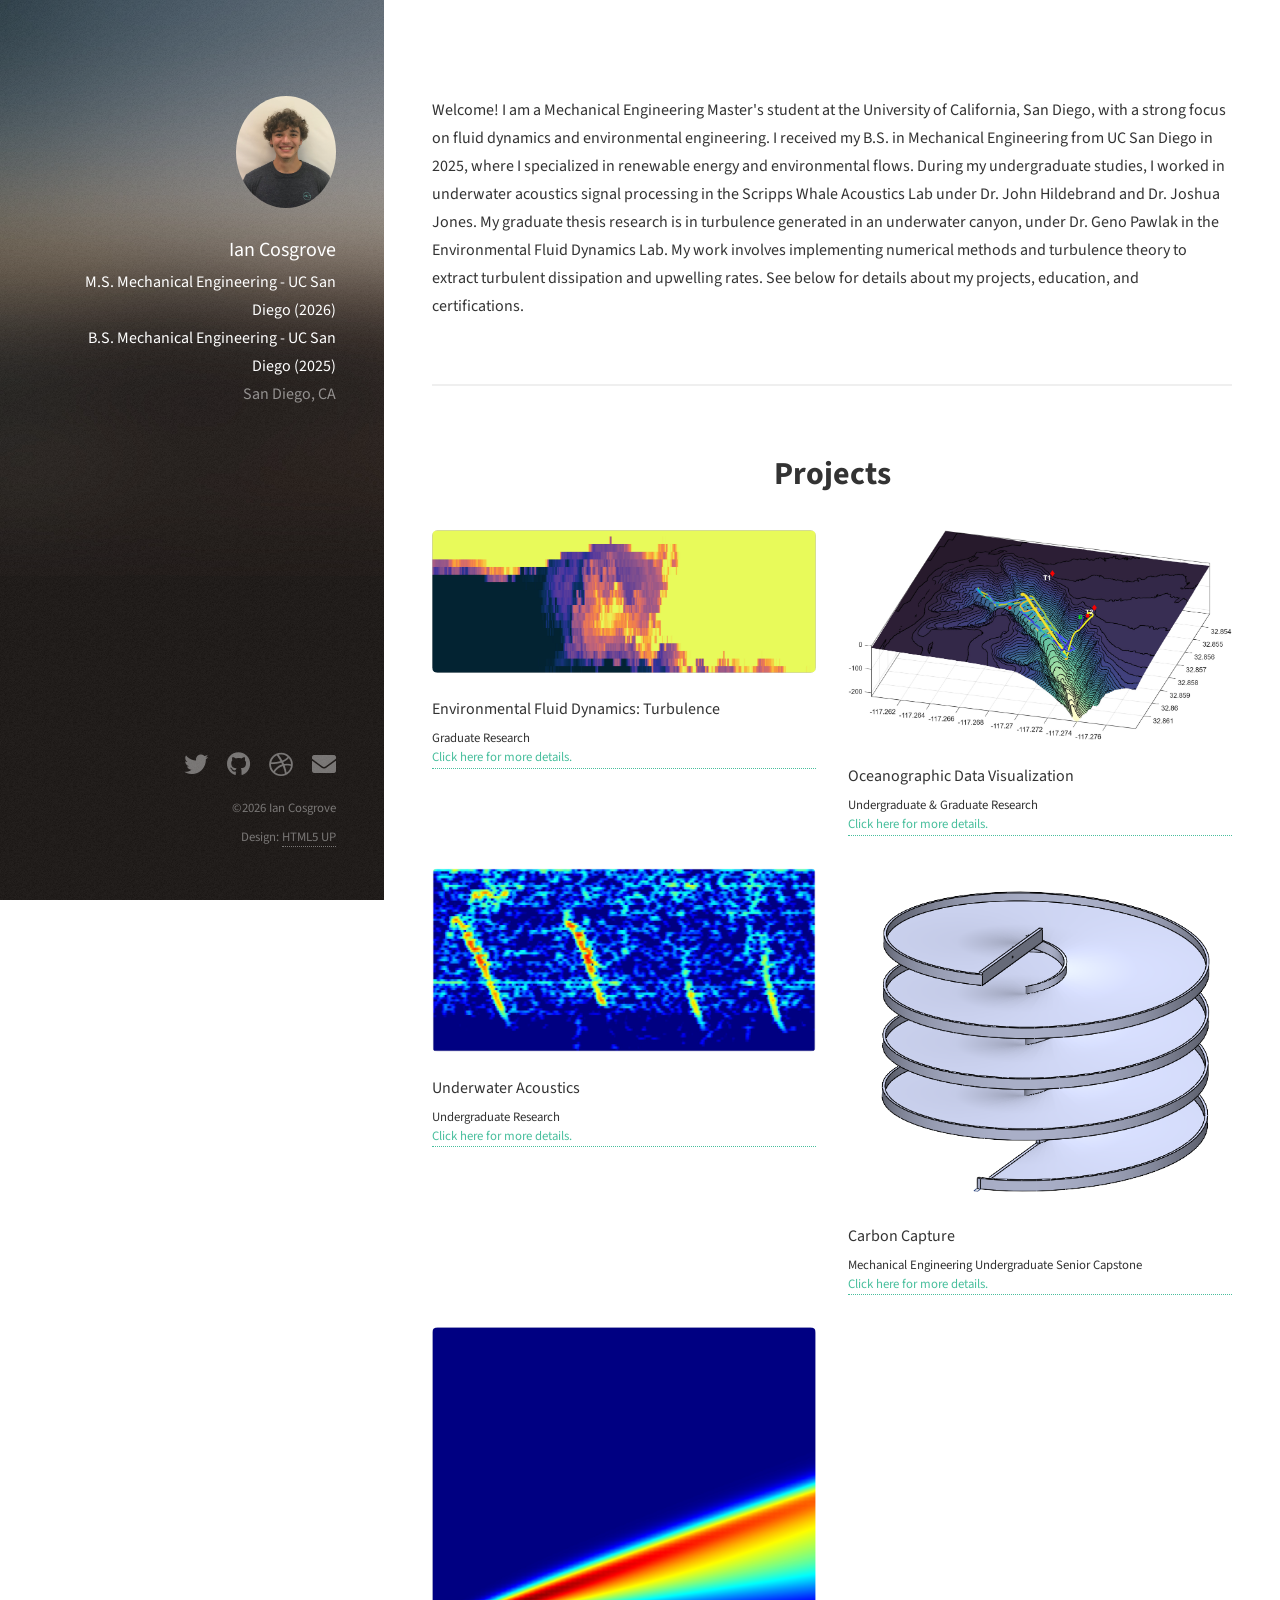
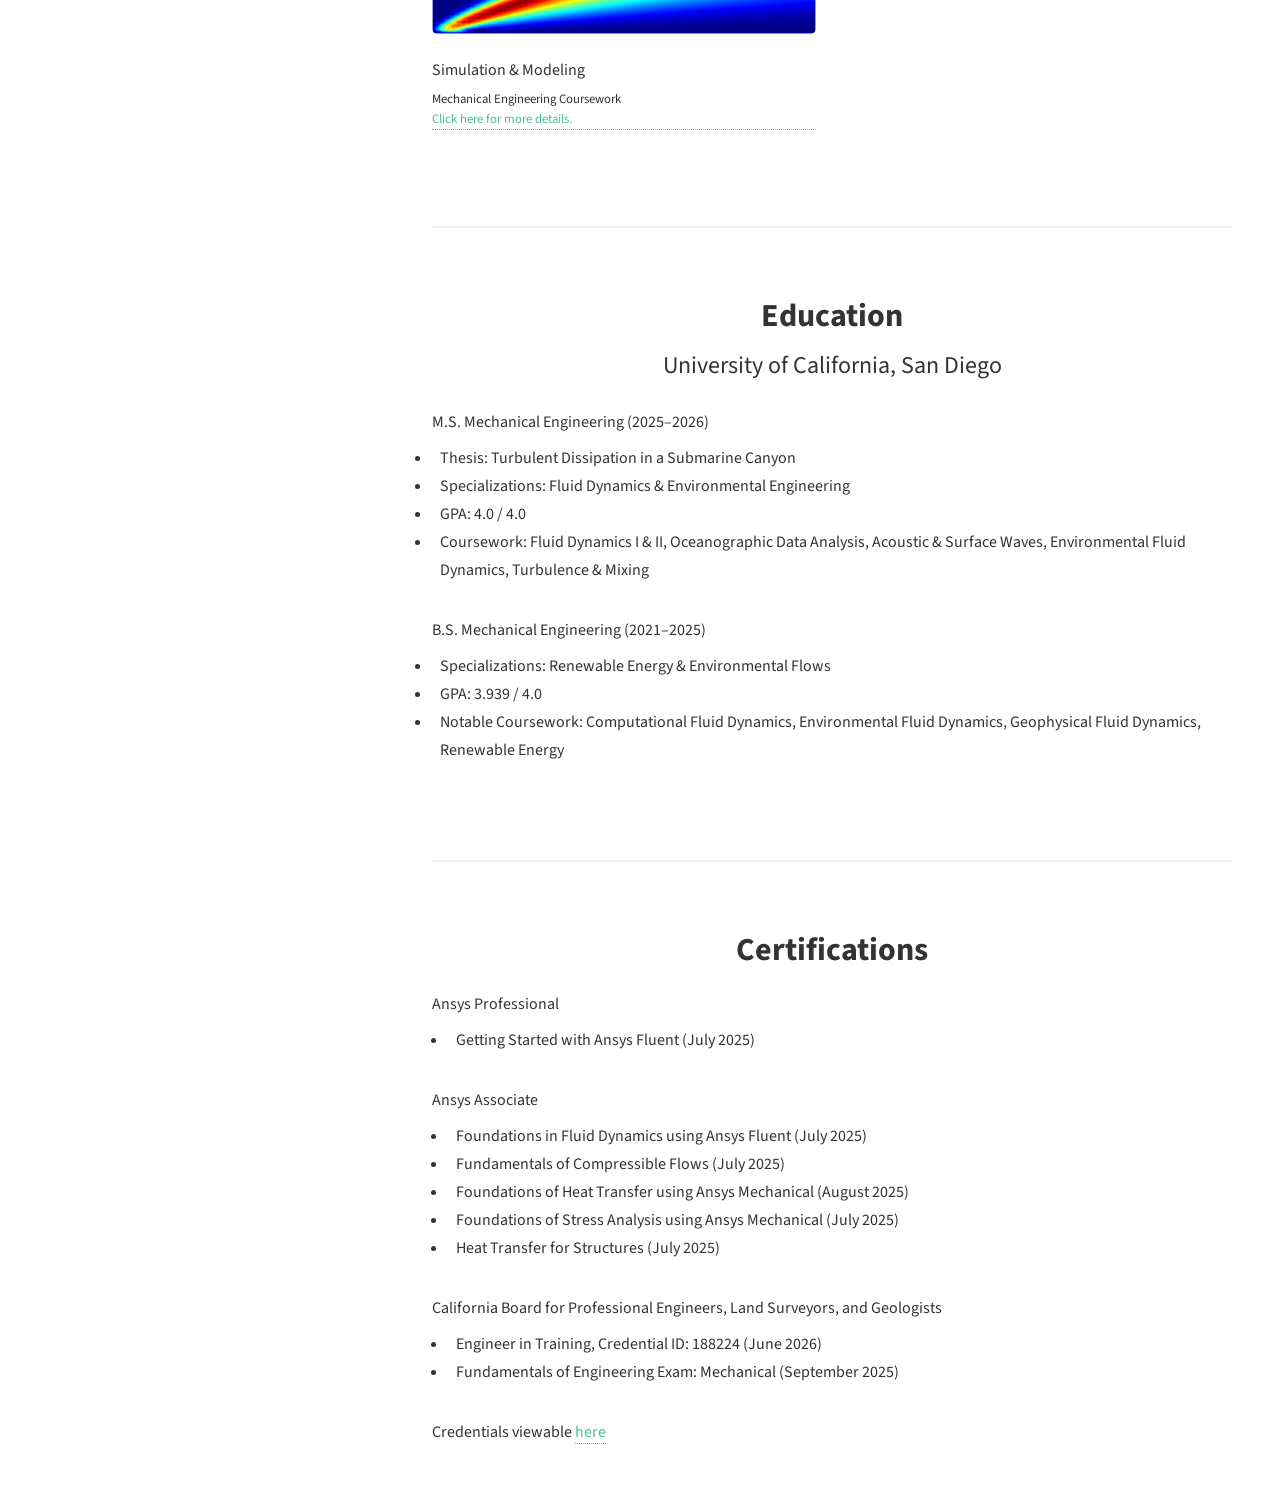
==== commit 903279cc: "Update_08062026" ====
--- a/index.html
+++ b/index.html
@@ -165,7 +165,7 @@
 						<ul>
 							<li>Foundations in Fluid Dynamics using Ansys Fluent (July 2025)</li>
 							<li>Fundamentals of Compressible Flows (July 2025)</li>
-							<li>Foundations of Heat Transfer using Ansys Mechanical (July 2025)</li>
+							<li>Foundations of Heat Transfer using Ansys Mechanical (August 2025)</li>
 							<li>Foundations of Stress Analysis using Ansys Mechanical (July 2025)</li>
 							<li>Heat Transfer for Structures (July 2025)</li>
 						</ul>
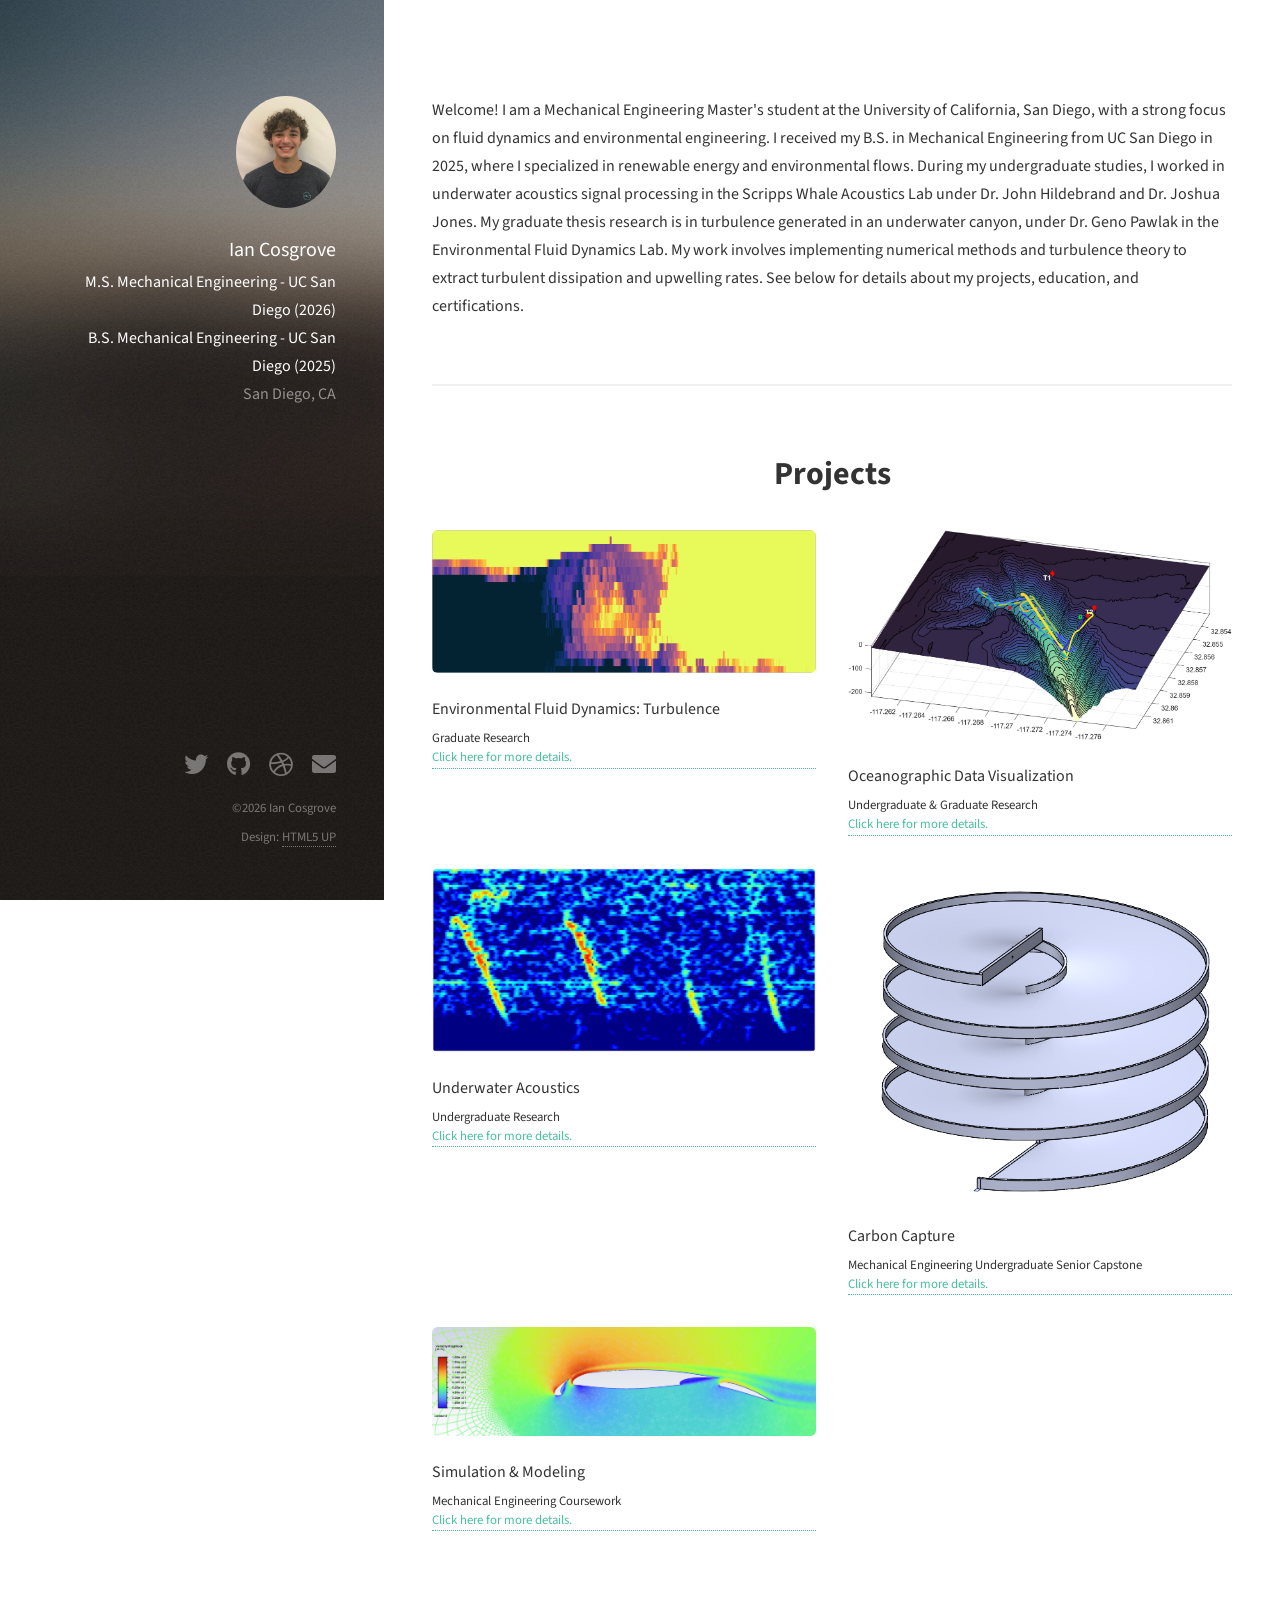
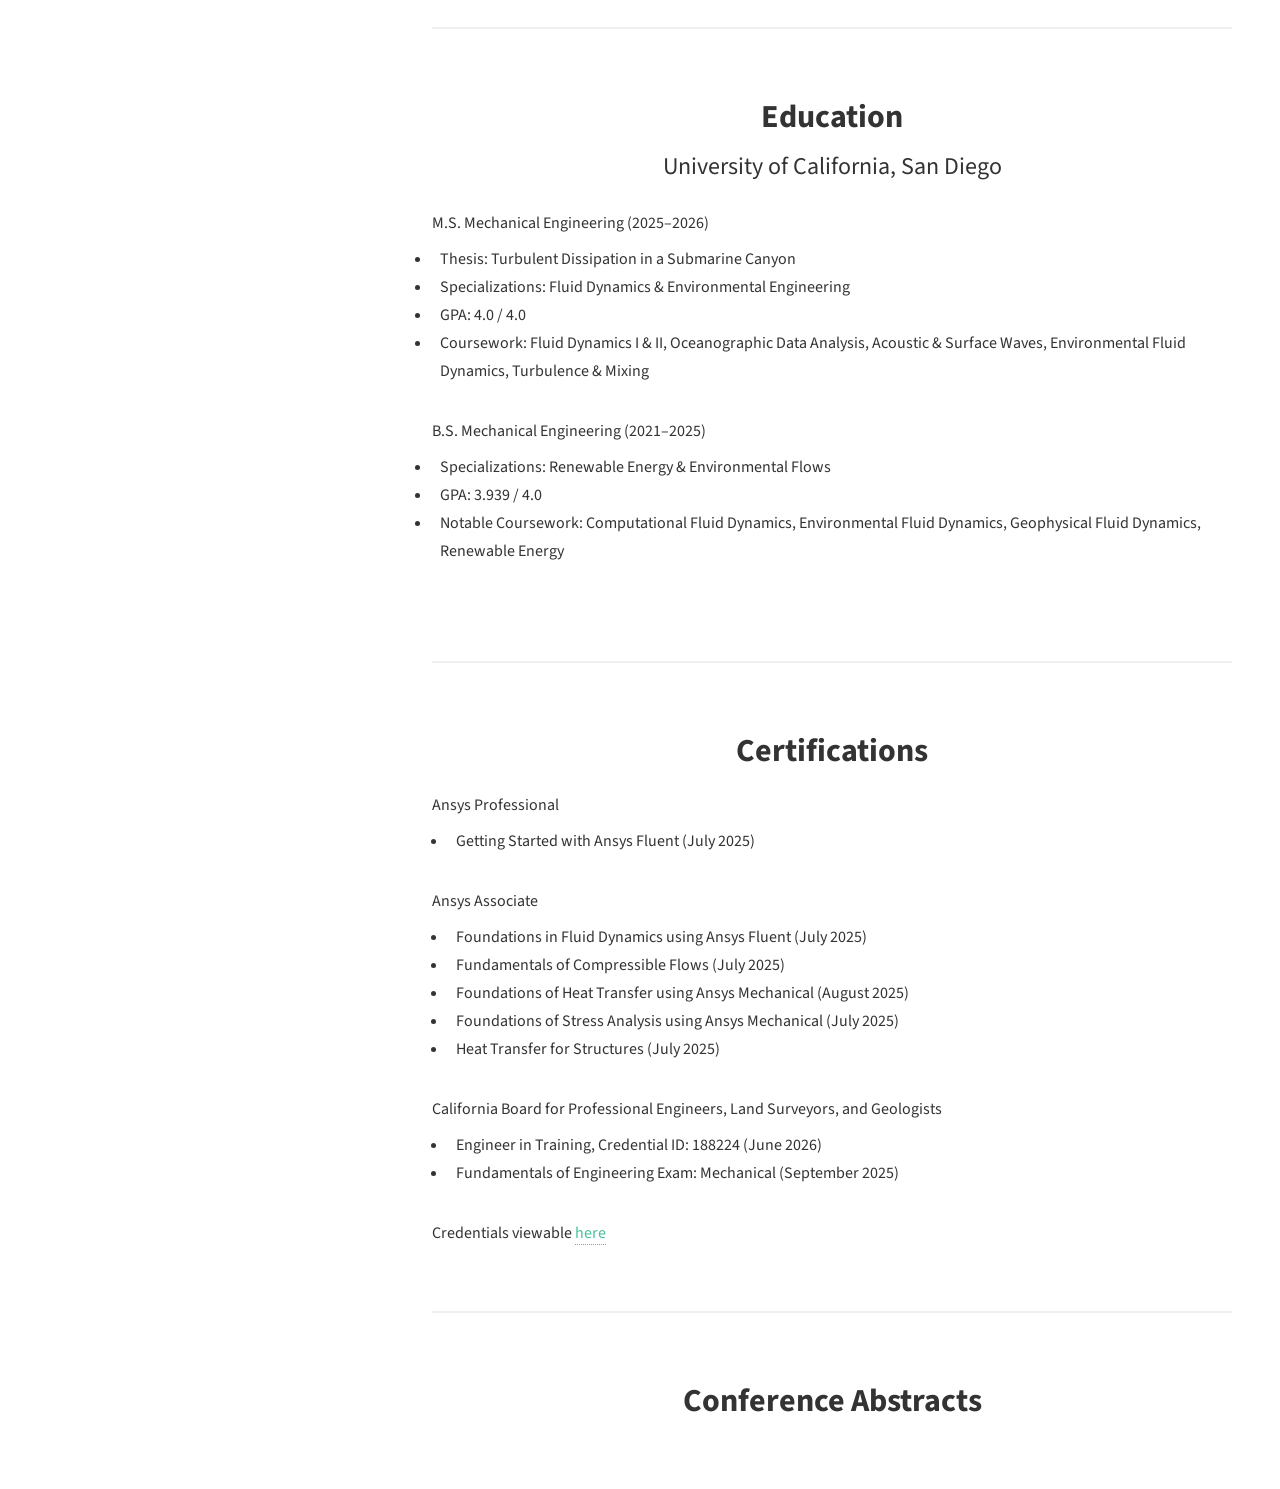
==== commit 9b30f350: "Update_08062026_1" ====
--- a/index.html
+++ b/index.html
@@ -108,7 +108,7 @@
 							<article class="col-6 col-12-xsmall work-item">
 								<a href="simulation.html" style="text-decoration: none; display: block;">
 									<span class="image fit thumb">
-										<img src="images/cfd_front.jpeg" alt="Environmental Fluid Dynamics" />
+										<img src="images/ansys_c.jpg" alt="Environmental Fluid Dynamics" />
 									</span>
 									<h3 style="color: #333;">Simulation & Modeling</h3>
 									<p style="color: #333;">Mechanical Engineering Coursework</p>
@@ -183,6 +183,12 @@
 					</div>
 				</section>
 
+				<section id="five" style="padding-top: 4em;">
+					<h2 style="text-align: center; font-weight: bold; font-size: 32px; margin-bottom: 0.5em; color: #333;">Conference Abstracts</h2>
+						<div class="inner">
+
+						</div>
+						
 			</div>
 
 
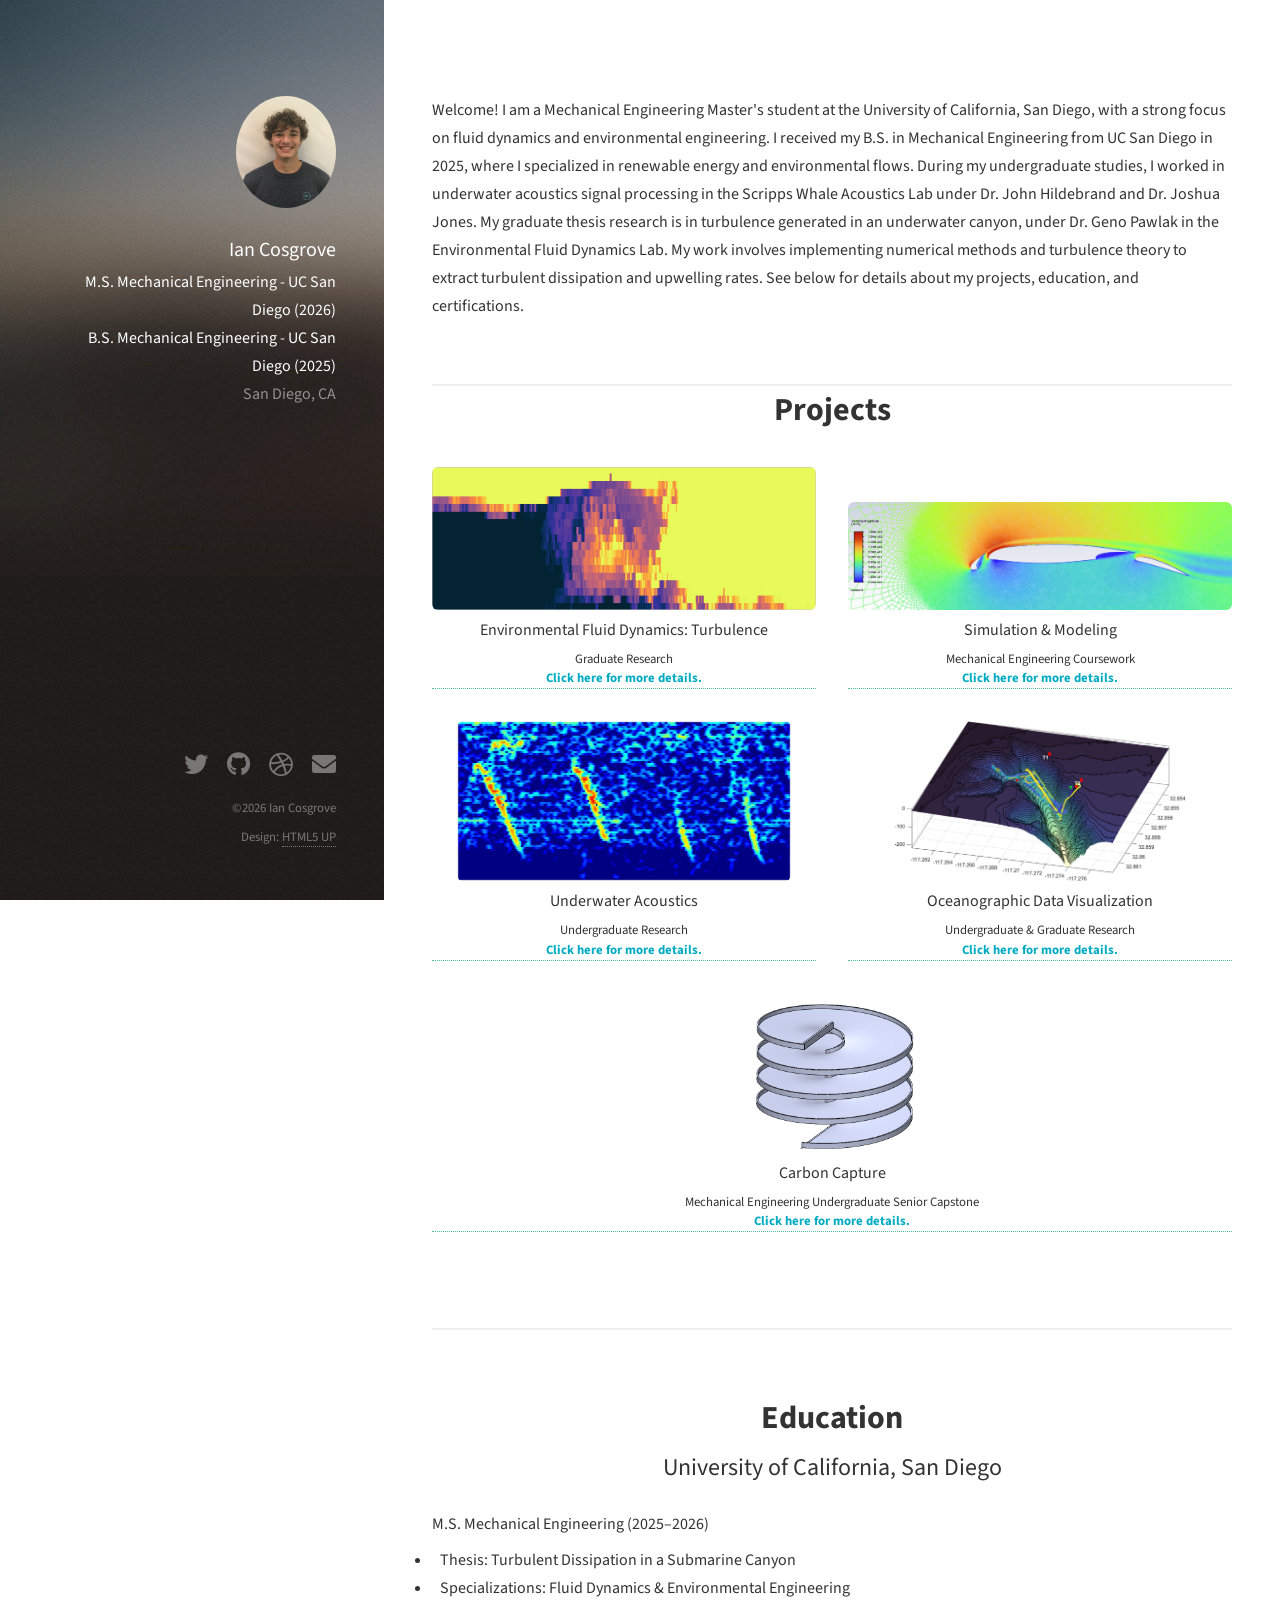
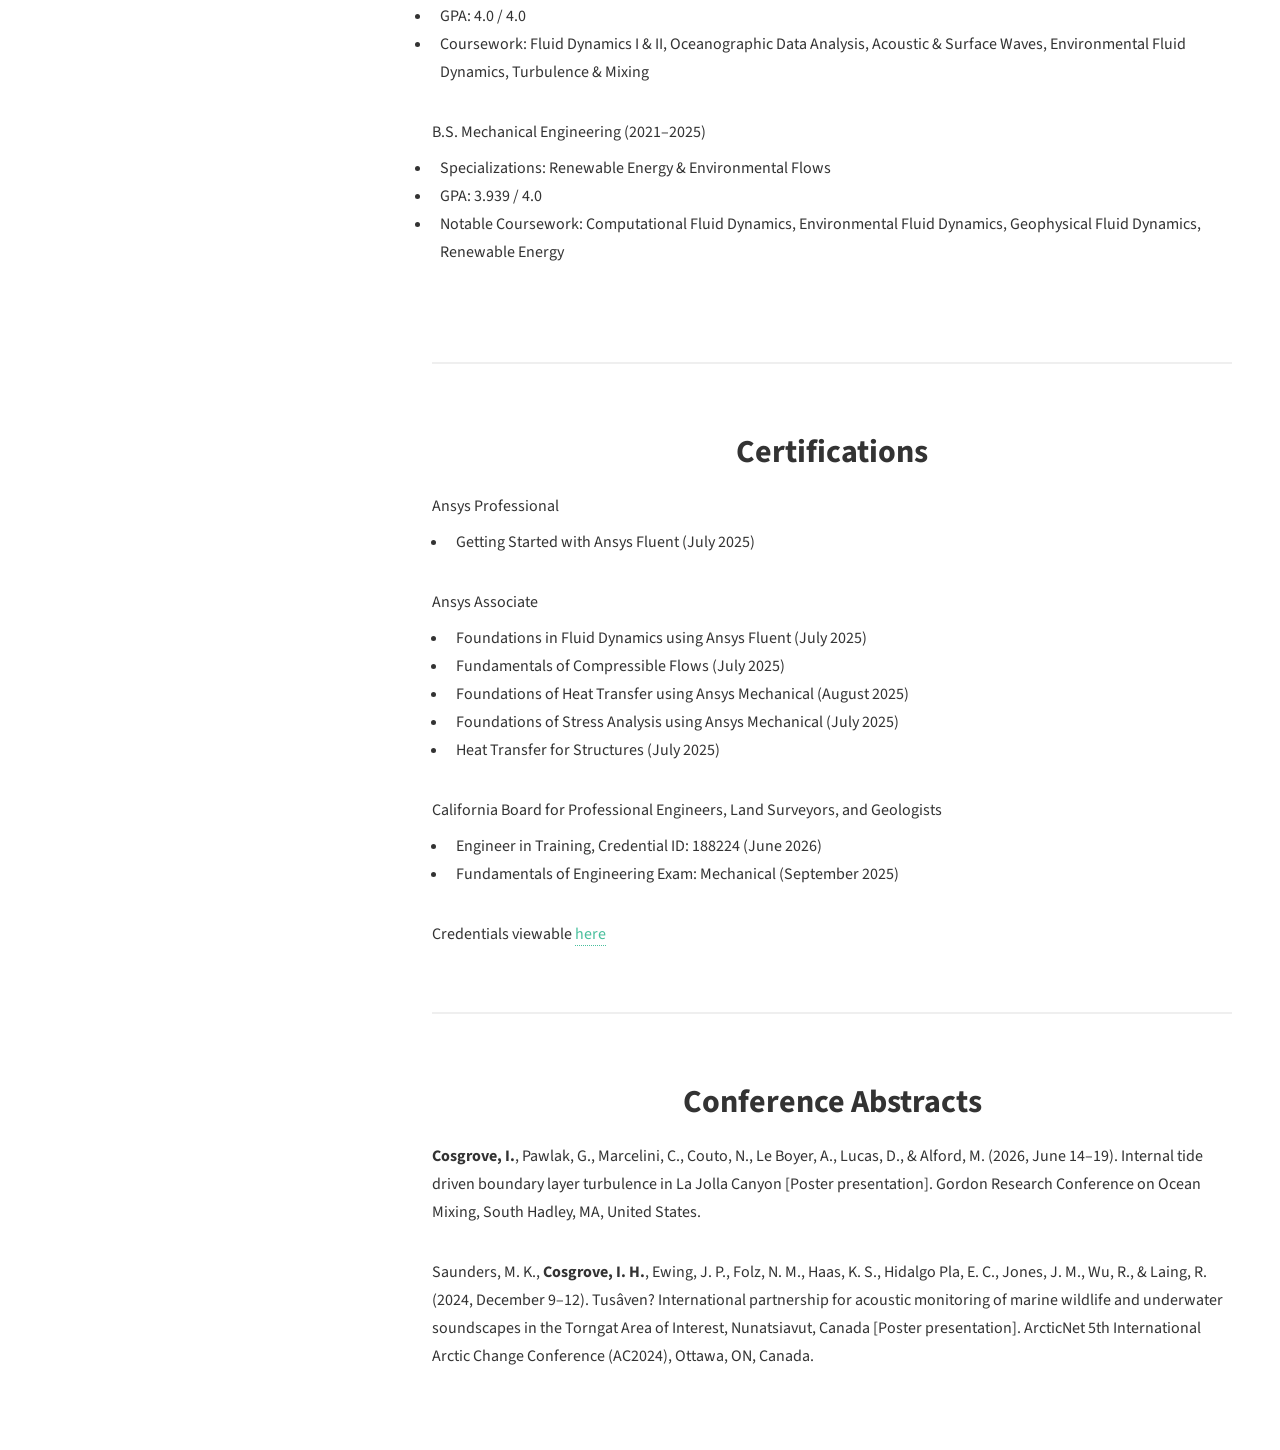
==== commit 349c2805: "Update_08072026" ====
--- a/index.html
+++ b/index.html
@@ -57,67 +57,82 @@
 					</section>
 
 				<!-- Two -->
-					<section id="two" >
-						<h2 style="text-align: center; font-weight: bold; font-size: 32px; color: #333;">Projects</h2>
-						<div class="row">
-							<article class="col-6 col-12-xsmall work-item">
-								<a href="turb_page.html" style="text-decoration: none; display: block;">
-									
-									<span class="image fit thumb">
-										<img src="images/breaking.jpeg" alt="Environmental Fluid Dynamics" />
-									</span>
-									
-									<h3 style="color: #333;">Environmental Fluid Dynamics: Turbulence</h3>
-									<p style="color: #333;">Graduate Research</p>
-									<p>Click here for more details.</p>
-									
-								</a>
-							</article>
-							<article class="col-6 col-12-xsmall work-item">
-								<a href="data_visuals.html" style="text-decoration: none; display: block;">
-									
-									<span class="image fit thumb">
-										<img src="images/auv_cmap_notitle.jpeg" alt="Oceanographic Data Visualization" />
-									</span>
-									<h3 style="color: #333;">Oceanographic Data Visualization</h3>
-									<p style="color: #333;">Undergraduate & Graduate Research</p>
-									<p>Click here for more details.</p>
-								</a>
-							</article>
-							<article class="col-6 col-12-xsmall work-item">
-								<a href="underwater_acoustics.html" style="text-decoration: none; display: block;">
-									
-									<span class="image fit thumb">
-										<img src="images/9030_clean.jpeg" alt="Underwater Acoustics" />
-									</span>
-									<h3 style="color: #333;">Underwater Acoustics</h3>
-									<p style="color: #333;">Undergraduate Research</p>
-									<p>Click here for more details.</p>
-								</a>
-							</article>
-							<article class="col-6 col-12-xsmall work-item">
-								<a href="carbon_capture.html" style="text-decoration: none; display: block;">
-									<span class="image fit thumb">
-										<img src="images/slide.jpeg" alt="Carbon Capture" />
-									</span>
-									<h3 style="color: #333;">Carbon Capture</h3>
-									<p style="color: #333;">Mechanical Engineering Undergraduate Senior Capstone</p>
-									<p>Click here for more details.</p>
-								</a>
-							</article>
-							<article class="col-6 col-12-xsmall work-item">
-								<a href="simulation.html" style="text-decoration: none; display: block;">
-									<span class="image fit thumb">
-										<img src="images/ansys_c.jpg" alt="Environmental Fluid Dynamics" />
-									</span>
-									<h3 style="color: #333;">Simulation & Modeling</h3>
-									<p style="color: #333;">Mechanical Engineering Coursework</p>
-									<p>Click here for more details.</p>
-								</a>
-							</article>
-						
-						</div>
-						</section>
+				 <section id="two" style="padding-top: 0;">
+    <h2 style="text-align: center; font-weight: bold; font-size: 32px; color: #333; margin-top: 0; margin-bottom: 0.5em;">Projects</h2>
+    <div class="row" style="text-align: center; display: flex; flex-wrap: wrap;">
+        
+        <!-- Row 1: Turbulence -->
+        <article class="col-6 col-12-xsmall work-item" style="display: flex; margin-bottom: 2em;">
+            <a href="turb_page.html" style="text-decoration: none; display: flex; flex-direction: column; width: 100%;">
+                <div style="height: 160px; display: flex; align-items: flex-end; justify-content: center; margin-bottom: 0.5em;">
+                    <img src="images/breaking.jpeg" alt="Environmental Fluid Dynamics" style="max-width: 100%; max-height: 100%; object-fit: contain; border-radius: 6px;" />
+                </div>
+                <div>
+                    <h3 style="color: #333; margin-top: 0;">Environmental Fluid Dynamics: Turbulence</h3>
+                    <p style="color: #333;">Graduate Research</p>
+                    <p style="color: #00abc2; font-weight: bold;">Click here for more details.</p>
+                </div>
+            </a>
+        </article>
+
+        <!-- Row 1: Simulation & Modeling -->
+        <article class="col-6 col-12-xsmall work-item" style="display: flex; margin-bottom: 2em;">
+            <a href="simulation.html" style="text-decoration: none; display: flex; flex-direction: column; width: 100%;">
+                <div style="height: 160px; display: flex; align-items: flex-end; justify-content: center; margin-bottom: 0.5em;">
+                    <img src="images/ansys_c.jpg" alt="Environmental Fluid Dynamics" style="max-width: 100%; max-height: 100%; object-fit: contain; border-radius: 6px;" />
+                </div>
+                <div>
+                    <h3 style="color: #333; margin-top: 0;">Simulation & Modeling</h3>
+                    <p style="color: #333;">Mechanical Engineering Coursework</p>
+                    <p style="color: #00abc2; font-weight: bold;">Click here for more details.</p>
+                </div>
+            </a>
+        </article>
+
+        <!-- Row 2: Underwater Acoustics -->
+        <article class="col-6 col-12-xsmall work-item" style="display: flex; margin-bottom: 2em;">
+            <a href="underwater_acoustics.html" style="text-decoration: none; display: flex; flex-direction: column; width: 100%;">
+                <div style="height: 160px; display: flex; align-items: flex-end; justify-content: center; margin-bottom: 0.5em;">
+                    <img src="images/9030_clean.jpeg" alt="Underwater Acoustics" style="max-width: 100%; max-height: 100%; object-fit: contain; border-radius: 6px;" />
+                </div>
+                <div>
+                    <h3 style="color: #333; margin-top: 0;">Underwater Acoustics</h3>
+                    <p style="color: #333;">Undergraduate Research</p>
+                    <p style="color: #00abc2; font-weight: bold;">Click here for more details.</p>
+                </div>
+            </a>
+        </article>
+
+        <!-- Row 2: Oceanographic Data Visualization -->
+        <article class="col-6 col-12-xsmall work-item" style="display: flex; margin-bottom: 2em;">
+            <a href="data_visuals.html" style="text-decoration: none; display: flex; flex-direction: column; width: 100%;">
+                <div style="height: 160px; display: flex; align-items: flex-end; justify-content: center; margin-bottom: 0.5em;">
+                    <img src="images/auv_cmap_notitle.jpeg" alt="Oceanographic Data Visualization" style="max-width: 100%; max-height: 100%; object-fit: contain; border-radius: 6px;" />
+                </div>
+                <div>
+                    <h3 style="color: #333; margin-top: 0;">Oceanographic Data Visualization</h3>
+                    <p style="color: #333;">Undergraduate & Graduate Research</p>
+                    <p style="color: #00abc2; font-weight: bold;">Click here for more details.</p>
+                </div>
+            </a>
+        </article>
+
+        <!-- Row 3: Carbon Capture (Centered & 40% Max Width) -->
+        <article class="col-12 work-item" style="margin: 0 auto 2em auto;">
+            <a href="carbon_capture.html" style="text-decoration: none; display: block;">
+                <div style="height: 160px; display: flex; align-items: flex-end; justify-content: center; margin-bottom: 0.5em;">
+                    <img src="images/slide.jpeg" alt="Carbon Capture" style="max-width: 40%; max-height: 100%; object-fit: contain; border-radius: 6px;" />
+                </div>
+                <div>
+                    <h3 style="color: #333; margin-top: 0;">Carbon Capture</h3>
+                    <p style="color: #333;">Mechanical Engineering Undergraduate Senior Capstone</p>
+                    <p style="color: #00abc2; font-weight: bold;">Click here for more details.</p>
+                </div>
+            </a>
+        </article>
+
+    </div>
+</section>
 
 						<!-- Three	-->
 						<section id="three" style="padding-top: 4em;">
@@ -186,8 +201,14 @@
 				<section id="five" style="padding-top: 4em;">
 					<h2 style="text-align: center; font-weight: bold; font-size: 32px; margin-bottom: 0.5em; color: #333;">Conference Abstracts</h2>
 						<div class="inner">
-
-						</div>
+								<p style="text-align: left; color: #333;"><strong style="color: #333; font-weight: bold;">Cosgrove, I.</strong>, Pawlak, G., Marcelini, C., Couto, N., Le Boyer, A., Lucas, D., & Alford, M. (2026, June 14–19). Internal tide driven boundary layer turbulence in La Jolla Canyon [Poster presentation]. Gordon Research Conference on Ocean Mixing, South Hadley, MA, United States.</p>
+
+								<p style="text-align: left; color: #333;">Saunders, M. K., <strong style="color: #333; font-weight: bold;">Cosgrove, I. H.</strong>, Ewing, J. P., Folz, N. M., Haas, K. S., Hidalgo Pla, E. C., Jones, J. M., Wu, R., & Laing, R. (2024, December 9–12). Tusâven? International partnership for acoustic monitoring of marine wildlife and underwater soundscapes in the Torngat Area of Interest, Nunatsiavut, Canada [Poster presentation]. ArcticNet 5th International Arctic Change Conference (AC2024), Ottawa, ON, Canada.</p>
+						
+						
+						
+						
+							</div>
 						
 			</div>
 
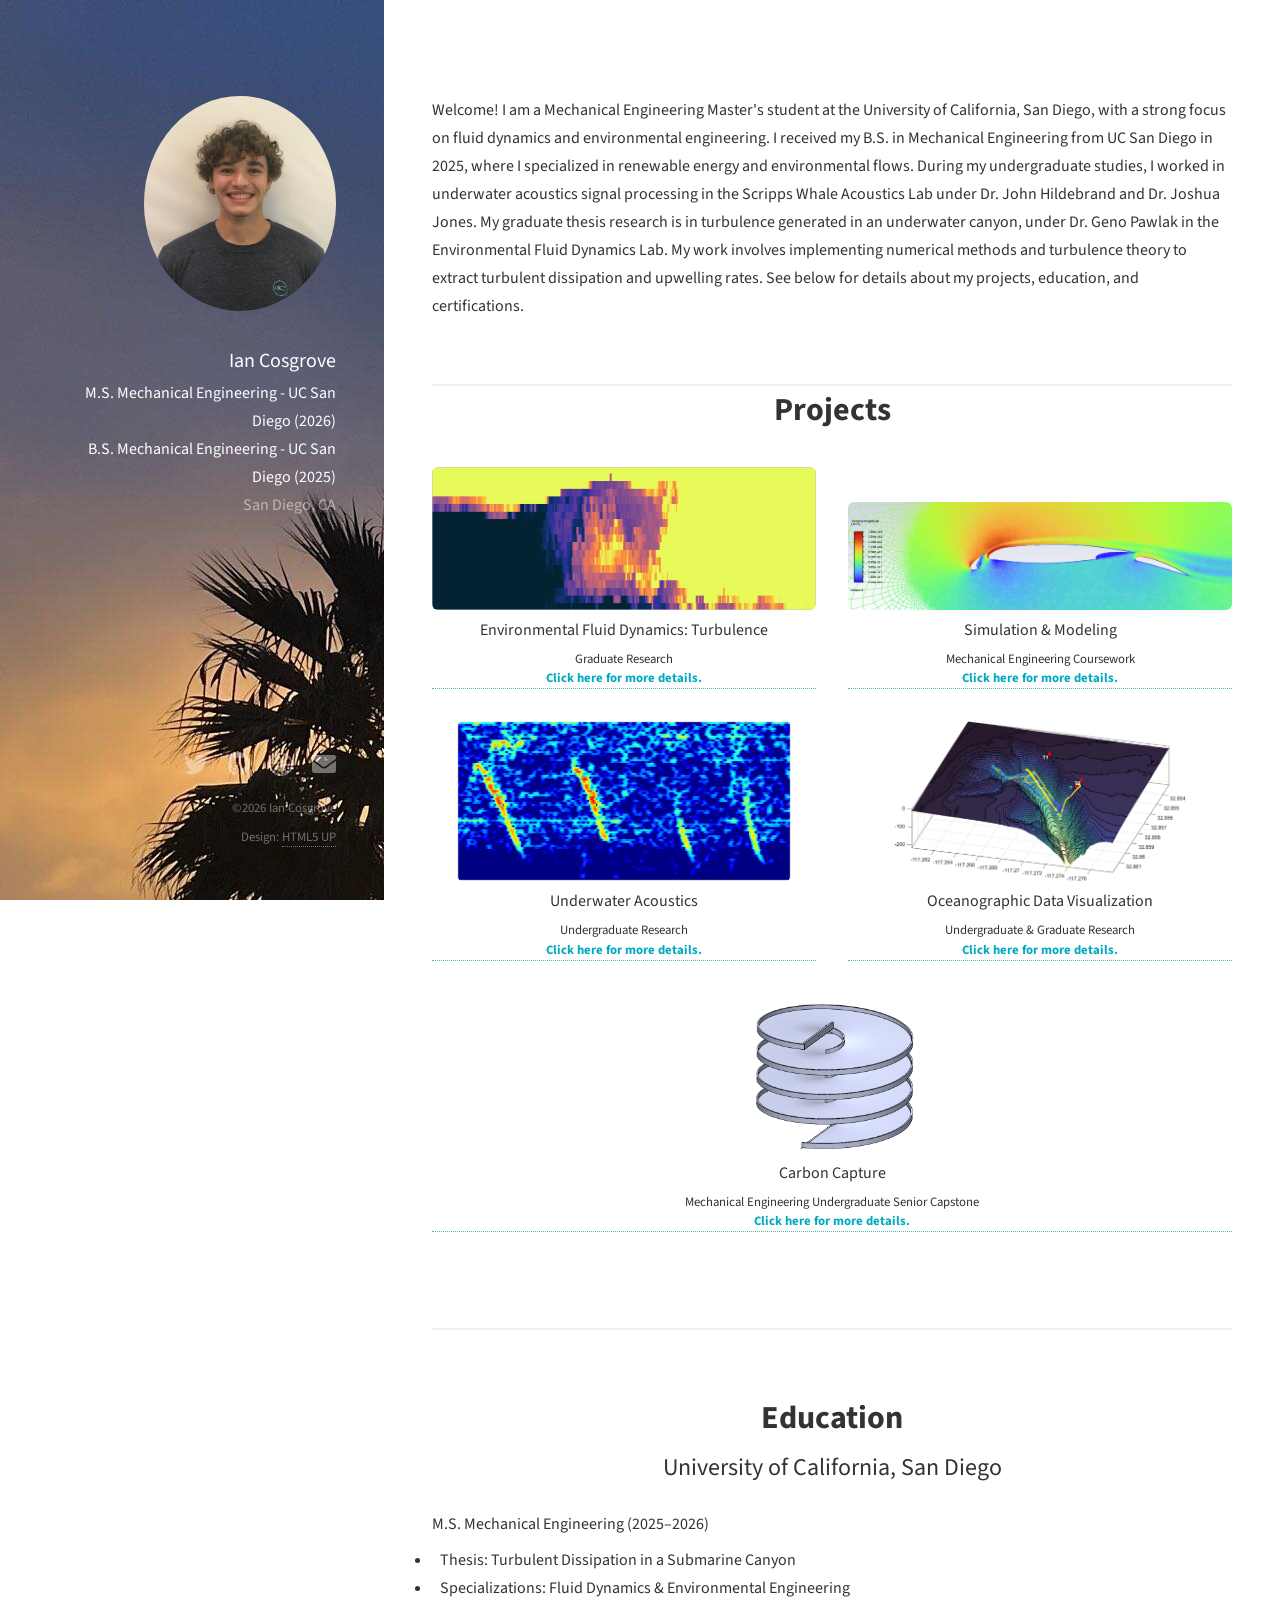
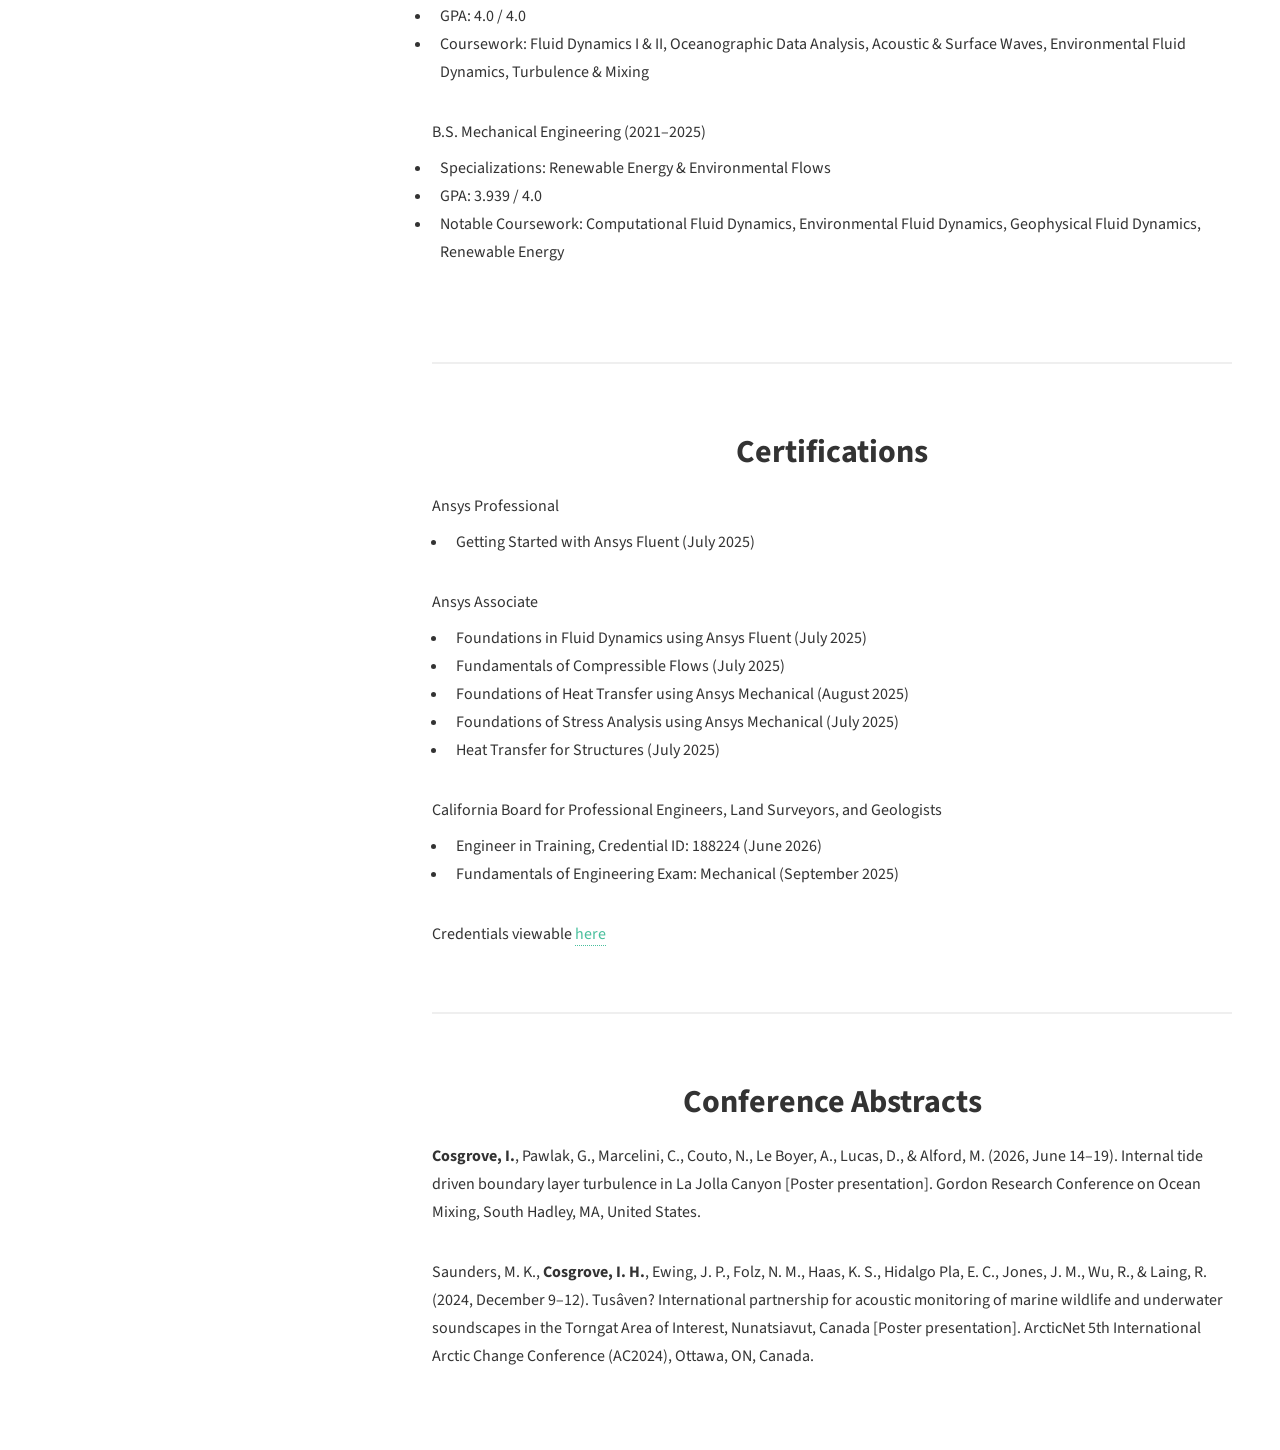
==== commit 5edeacc7: "Update_08072026_1" ====
--- a/index.html
+++ b/index.html
@@ -1,50 +1,68 @@
 <!DOCTYPE HTML>
 <!--
-	Strata by HTML5 UP
-	html5up.net | @ajlkn
-	Free for personal and commercial use under the CCA 3.0 license (html5up.net/license)
+    Strata by HTML5 UP
+    html5up.net | @ajlkn
+    Free for personal and commercial use under the CCA 3.0 license (html5up.net/license)
 -->
 <html>
-	<head>
-		<title>Ian Cosgrove</title>
-		<meta charset="utf-8" />
-		<meta name="viewport" content="width=device-width, initial-scale=1, user-scalable=no" />
-		<link rel="stylesheet" href="assets/css/main.css" />
-		<style>
-			/* Force image thumbnails and wrappers to have a white background */
-			.image.thumb,
-			.image.fit,
-			.image-block {
-				background-color: #ffffff !important;
+    <head>
+        <title>Ian Cosgrove</title>
+        <meta charset="utf-8" />
+        <meta name="viewport" content="width=device-width, initial-scale=1, user-scalable=no" />
+        <link rel="stylesheet" href="assets/css/main.css" />
+        <style>
+            /* Force image thumbnails and wrappers to have a white background */
+            .image.thumb,
+            .image.fit,
+            .image-block {
+                background-color: #ffffff !important;
+            }
+
+            /* Remove gray overlays or default borders/shadows applied by Strata CSS */
+            .image.thumb:before,
+            .image.thumb:after {
+                background-color: rgba(255, 255, 255, 0) !important;
+                opacity: 0 !important;
+            }
+
+            .image img {
+                background-color: #ffffff !important;
+            }
+
+            /* Override Strata avatar size constraints */
+            #header .image.avatar {
+                width: 12em !important; /* Adjust size here (default is ~8em) */
+                max-width: 100% !important;
+                margin-bottom: 1.5em;
+            }
+
+            #header .image.avatar img {
+                width: 100% !important;
+                height: auto !important;
+            }
+
+			#header {
+				background-image: url("images/cover.jpg"), url("images/cover.jpg") !important;
+				background-position: top left, center center !important;
+				background-size: auto, cover !important;
 			}
-
-			/* Remove gray overlays or default borders/shadows applied by Strata CSS */
-			.image.thumb:before,
-			.image.thumb:after {
-				background-color: rgba(255, 255, 255, 0) !important;
-				opacity: 0 !important;
-			}
-
-			.image img {
-				background-color: #ffffff !important;
-			}
-		</style>
-	</head>
-	<body class="is-preload">
-
-		<!-- Header -->
-			<header id="header">
-				<div class="inner">
-					<a href="#" class="image avatar"><img src="images/ian.jpeg" alt="Ian"></a>
-					<h1><strong>Ian Cosgrove 
-					</strong></a></h1>
-					<strong>
-						M.S. Mechanical Engineering - UC San Diego (2026)<br>
-					B.S. Mechanical Engineering - UC San Diego (2025)
-					</strong>
-					<br>San Diego, CA
-				</div>
-			</header>
+        </style>
+    </head>
+    <body class="is-preload">
+
+        <!-- Header -->
+            <header id="header">
+                <div class="inner">
+                    <a href="#" class="image avatar"><img src="images/ian.jpeg" alt="Ian"></a>
+                    <h1><strong>Ian Cosgrove 
+                    </strong></h1>
+                    <strong>
+                        M.S. Mechanical Engineering - UC San Diego (2026)<br>
+                        B.S. Mechanical Engineering - UC San Diego (2025)
+                    </strong>
+                    <br>San Diego, CA
+                </div>
+            </header>
 
 		<!-- Main -->
 			<div id="main">
@@ -58,81 +76,81 @@
 
 				<!-- Two -->
 				 <section id="two" style="padding-top: 0;">
-    <h2 style="text-align: center; font-weight: bold; font-size: 32px; color: #333; margin-top: 0; margin-bottom: 0.5em;">Projects</h2>
-    <div class="row" style="text-align: center; display: flex; flex-wrap: wrap;">
-        
-        <!-- Row 1: Turbulence -->
-        <article class="col-6 col-12-xsmall work-item" style="display: flex; margin-bottom: 2em;">
-            <a href="turb_page.html" style="text-decoration: none; display: flex; flex-direction: column; width: 100%;">
-                <div style="height: 160px; display: flex; align-items: flex-end; justify-content: center; margin-bottom: 0.5em;">
-                    <img src="images/breaking.jpeg" alt="Environmental Fluid Dynamics" style="max-width: 100%; max-height: 100%; object-fit: contain; border-radius: 6px;" />
-                </div>
-                <div>
-                    <h3 style="color: #333; margin-top: 0;">Environmental Fluid Dynamics: Turbulence</h3>
-                    <p style="color: #333;">Graduate Research</p>
-                    <p style="color: #00abc2; font-weight: bold;">Click here for more details.</p>
-                </div>
-            </a>
-        </article>
-
-        <!-- Row 1: Simulation & Modeling -->
-        <article class="col-6 col-12-xsmall work-item" style="display: flex; margin-bottom: 2em;">
-            <a href="simulation.html" style="text-decoration: none; display: flex; flex-direction: column; width: 100%;">
-                <div style="height: 160px; display: flex; align-items: flex-end; justify-content: center; margin-bottom: 0.5em;">
-                    <img src="images/ansys_c.jpg" alt="Environmental Fluid Dynamics" style="max-width: 100%; max-height: 100%; object-fit: contain; border-radius: 6px;" />
-                </div>
-                <div>
-                    <h3 style="color: #333; margin-top: 0;">Simulation & Modeling</h3>
-                    <p style="color: #333;">Mechanical Engineering Coursework</p>
-                    <p style="color: #00abc2; font-weight: bold;">Click here for more details.</p>
-                </div>
-            </a>
-        </article>
-
-        <!-- Row 2: Underwater Acoustics -->
-        <article class="col-6 col-12-xsmall work-item" style="display: flex; margin-bottom: 2em;">
-            <a href="underwater_acoustics.html" style="text-decoration: none; display: flex; flex-direction: column; width: 100%;">
-                <div style="height: 160px; display: flex; align-items: flex-end; justify-content: center; margin-bottom: 0.5em;">
-                    <img src="images/9030_clean.jpeg" alt="Underwater Acoustics" style="max-width: 100%; max-height: 100%; object-fit: contain; border-radius: 6px;" />
-                </div>
-                <div>
-                    <h3 style="color: #333; margin-top: 0;">Underwater Acoustics</h3>
-                    <p style="color: #333;">Undergraduate Research</p>
-                    <p style="color: #00abc2; font-weight: bold;">Click here for more details.</p>
-                </div>
-            </a>
-        </article>
-
-        <!-- Row 2: Oceanographic Data Visualization -->
-        <article class="col-6 col-12-xsmall work-item" style="display: flex; margin-bottom: 2em;">
-            <a href="data_visuals.html" style="text-decoration: none; display: flex; flex-direction: column; width: 100%;">
-                <div style="height: 160px; display: flex; align-items: flex-end; justify-content: center; margin-bottom: 0.5em;">
-                    <img src="images/auv_cmap_notitle.jpeg" alt="Oceanographic Data Visualization" style="max-width: 100%; max-height: 100%; object-fit: contain; border-radius: 6px;" />
-                </div>
-                <div>
-                    <h3 style="color: #333; margin-top: 0;">Oceanographic Data Visualization</h3>
-                    <p style="color: #333;">Undergraduate & Graduate Research</p>
-                    <p style="color: #00abc2; font-weight: bold;">Click here for more details.</p>
-                </div>
-            </a>
-        </article>
-
-        <!-- Row 3: Carbon Capture (Centered & 40% Max Width) -->
-        <article class="col-12 work-item" style="margin: 0 auto 2em auto;">
-            <a href="carbon_capture.html" style="text-decoration: none; display: block;">
-                <div style="height: 160px; display: flex; align-items: flex-end; justify-content: center; margin-bottom: 0.5em;">
-                    <img src="images/slide.jpeg" alt="Carbon Capture" style="max-width: 40%; max-height: 100%; object-fit: contain; border-radius: 6px;" />
-                </div>
-                <div>
-                    <h3 style="color: #333; margin-top: 0;">Carbon Capture</h3>
-                    <p style="color: #333;">Mechanical Engineering Undergraduate Senior Capstone</p>
-                    <p style="color: #00abc2; font-weight: bold;">Click here for more details.</p>
-                </div>
-            </a>
-        </article>
-
-    </div>
-</section>
+					<h2 style="text-align: center; font-weight: bold; font-size: 32px; color: #333; margin-top: 0; margin-bottom: 0.5em;">Projects</h2>
+					<div class="row" style="text-align: center; display: flex; flex-wrap: wrap;">
+						
+						<!-- Row 1: Turbulence -->
+						<article class="col-6 col-12-xsmall work-item" style="display: flex; margin-bottom: 2em;">
+							<a href="turb_page.html" style="text-decoration: none; display: flex; flex-direction: column; width: 100%;">
+								<div style="height: 160px; display: flex; align-items: flex-end; justify-content: center; margin-bottom: 0.5em;">
+									<img src="images/breaking.jpeg" alt="Environmental Fluid Dynamics" style="max-width: 100%; max-height: 100%; object-fit: contain; border-radius: 6px;" />
+								</div>
+								<div>
+									<h3 style="color: #333; margin-top: 0;">Environmental Fluid Dynamics: Turbulence</h3>
+									<p style="color: #333;">Graduate Research</p>
+									<p style="color: #00abc2; font-weight: bold;">Click here for more details.</p>
+								</div>
+							</a>
+						</article>
+
+						<!-- Row 1: Simulation & Modeling -->
+						<article class="col-6 col-12-xsmall work-item" style="display: flex; margin-bottom: 2em;">
+							<a href="simulation.html" style="text-decoration: none; display: flex; flex-direction: column; width: 100%;">
+								<div style="height: 160px; display: flex; align-items: flex-end; justify-content: center; margin-bottom: 0.5em;">
+									<img src="images/ansys_c.jpg" alt="Environmental Fluid Dynamics" style="max-width: 100%; max-height: 100%; object-fit: contain; border-radius: 6px;" />
+								</div>
+								<div>
+									<h3 style="color: #333; margin-top: 0;">Simulation & Modeling</h3>
+									<p style="color: #333;">Mechanical Engineering Coursework</p>
+									<p style="color: #00abc2; font-weight: bold;">Click here for more details.</p>
+								</div>
+							</a>
+						</article>
+
+						<!-- Row 2: Underwater Acoustics -->
+						<article class="col-6 col-12-xsmall work-item" style="display: flex; margin-bottom: 2em;">
+							<a href="underwater_acoustics.html" style="text-decoration: none; display: flex; flex-direction: column; width: 100%;">
+								<div style="height: 160px; display: flex; align-items: flex-end; justify-content: center; margin-bottom: 0.5em;">
+									<img src="images/9030_clean.jpeg" alt="Underwater Acoustics" style="max-width: 100%; max-height: 100%; object-fit: contain; border-radius: 6px;" />
+								</div>
+								<div>
+									<h3 style="color: #333; margin-top: 0;">Underwater Acoustics</h3>
+									<p style="color: #333;">Undergraduate Research</p>
+									<p style="color: #00abc2; font-weight: bold;">Click here for more details.</p>
+								</div>
+							</a>
+						</article>
+
+						<!-- Row 2: Oceanographic Data Visualization -->
+						<article class="col-6 col-12-xsmall work-item" style="display: flex; margin-bottom: 2em;">
+							<a href="data_visuals.html" style="text-decoration: none; display: flex; flex-direction: column; width: 100%;">
+								<div style="height: 160px; display: flex; align-items: flex-end; justify-content: center; margin-bottom: 0.5em;">
+									<img src="images/auv_cmap_notitle.jpeg" alt="Oceanographic Data Visualization" style="max-width: 100%; max-height: 100%; object-fit: contain; border-radius: 6px;" />
+								</div>
+								<div>
+									<h3 style="color: #333; margin-top: 0;">Oceanographic Data Visualization</h3>
+									<p style="color: #333;">Undergraduate & Graduate Research</p>
+									<p style="color: #00abc2; font-weight: bold;">Click here for more details.</p>
+								</div>
+							</a>
+						</article>
+
+						<!-- Row 3: Carbon Capture (Centered & 40% Max Width) -->
+						<article class="col-12 work-item" style="margin: 0 auto 2em auto;">
+							<a href="carbon_capture.html" style="text-decoration: none; display: block;">
+								<div style="height: 160px; display: flex; align-items: flex-end; justify-content: center; margin-bottom: 0.5em;">
+									<img src="images/slide.jpeg" alt="Carbon Capture" style="max-width: 40%; max-height: 100%; object-fit: contain; border-radius: 6px;" />
+								</div>
+								<div>
+									<h3 style="color: #333; margin-top: 0;">Carbon Capture</h3>
+									<p style="color: #333;">Mechanical Engineering Undergraduate Senior Capstone</p>
+									<p style="color: #00abc2; font-weight: bold;">Click here for more details.</p>
+								</div>
+							</a>
+						</article>
+
+					</div>
+				</section>
 
 						<!-- Three	-->
 						<section id="three" style="padding-top: 4em;">
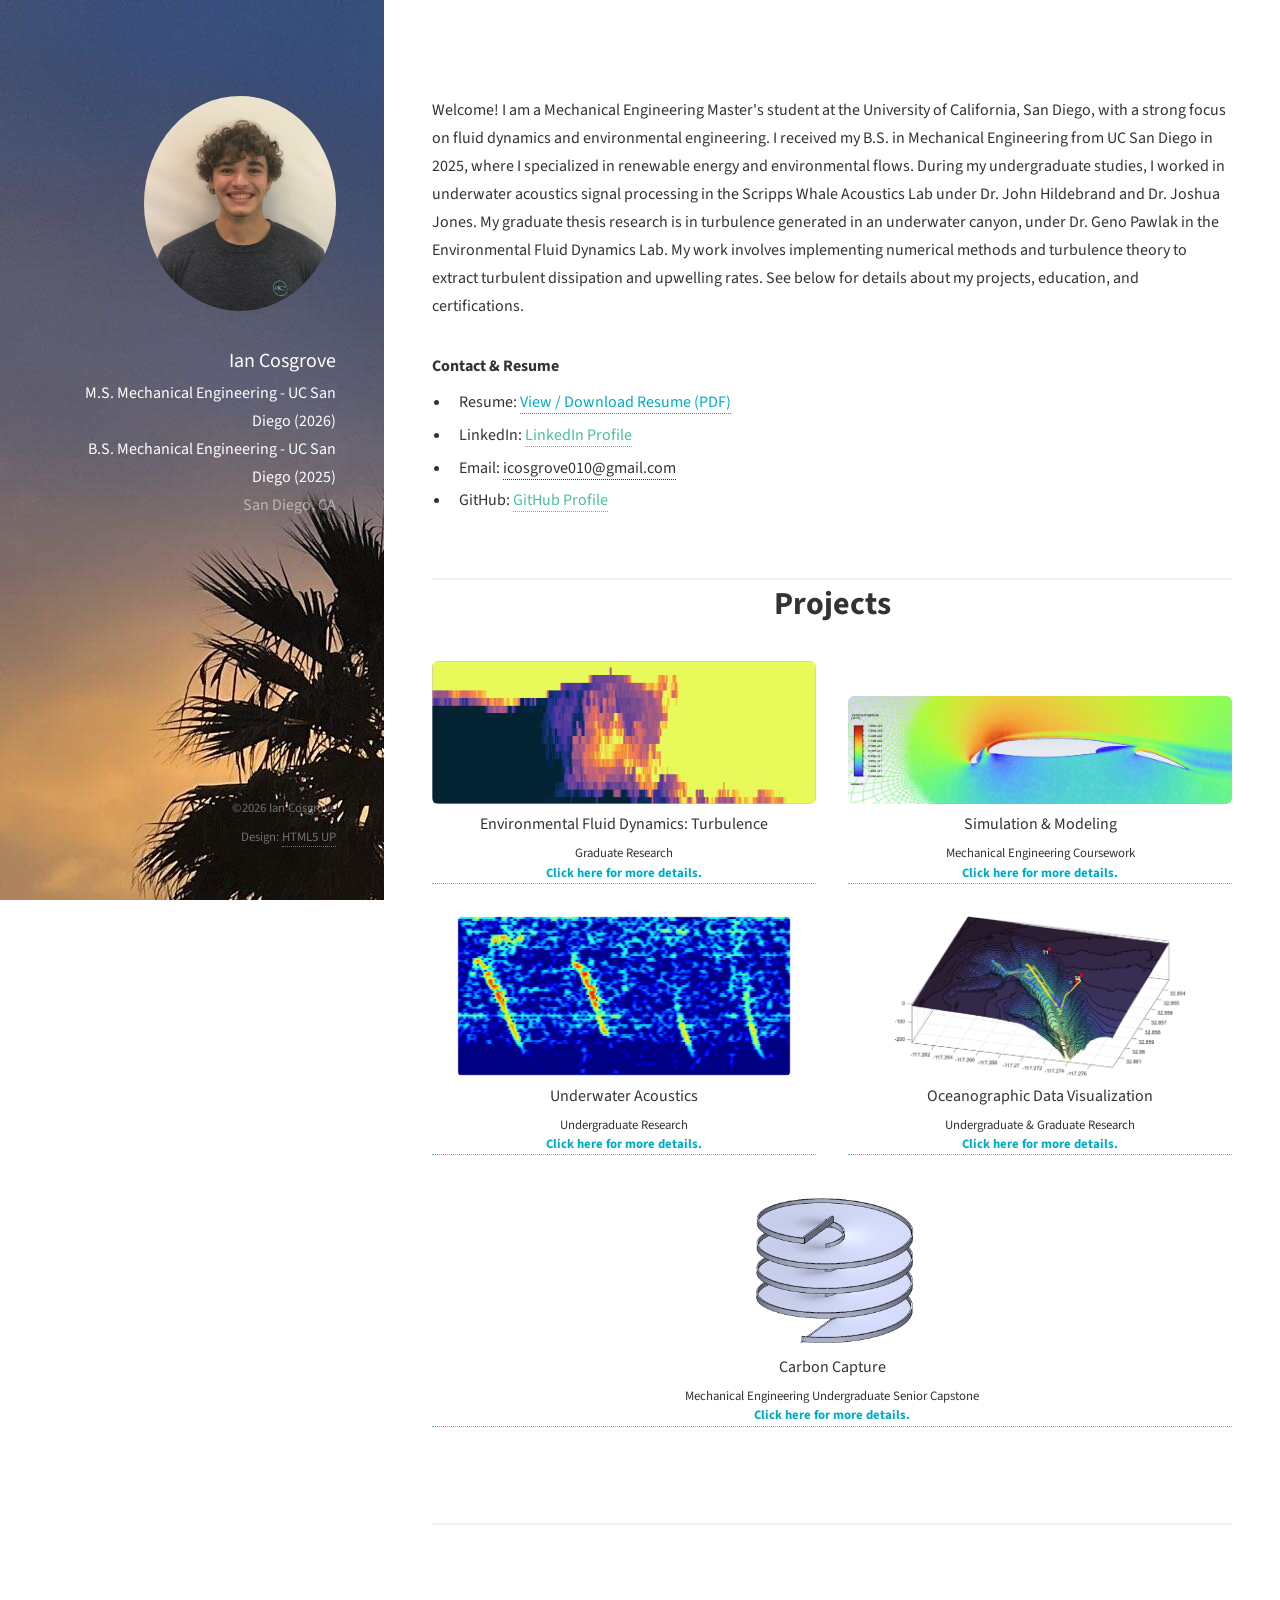
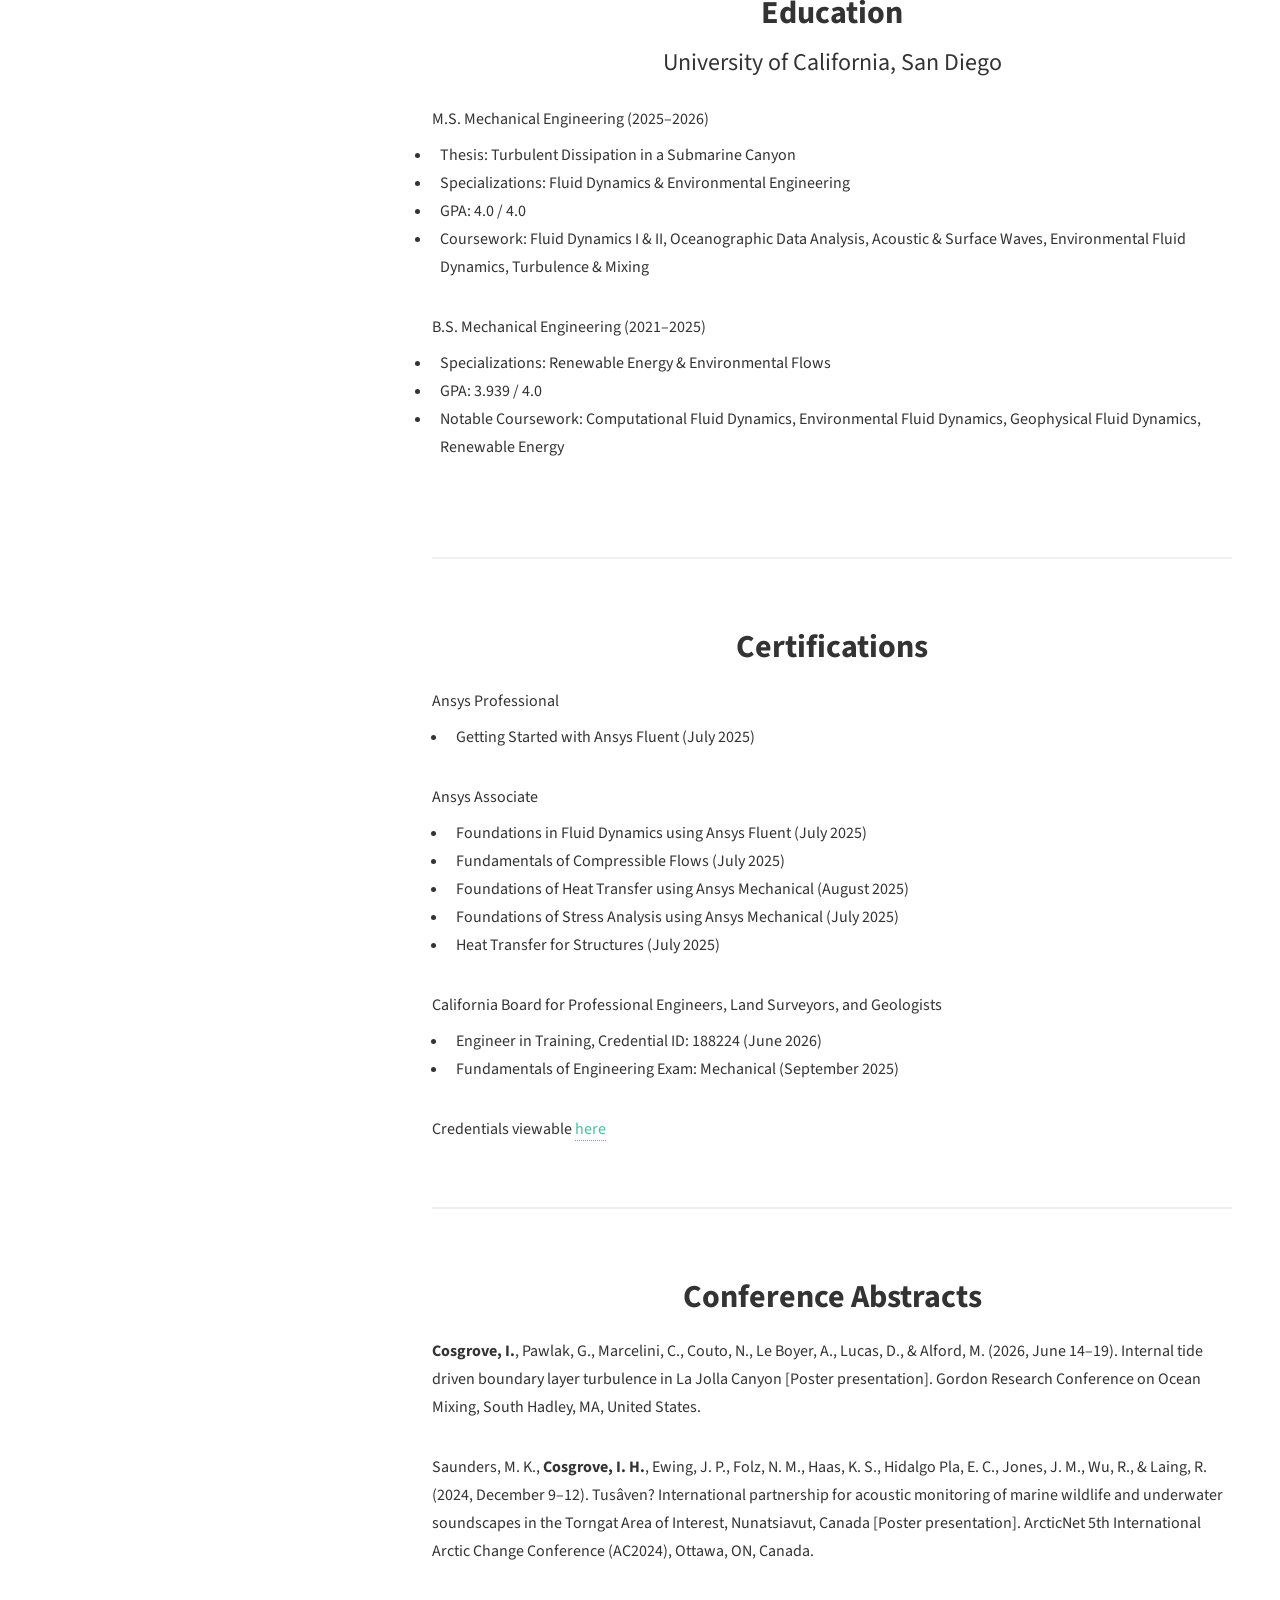
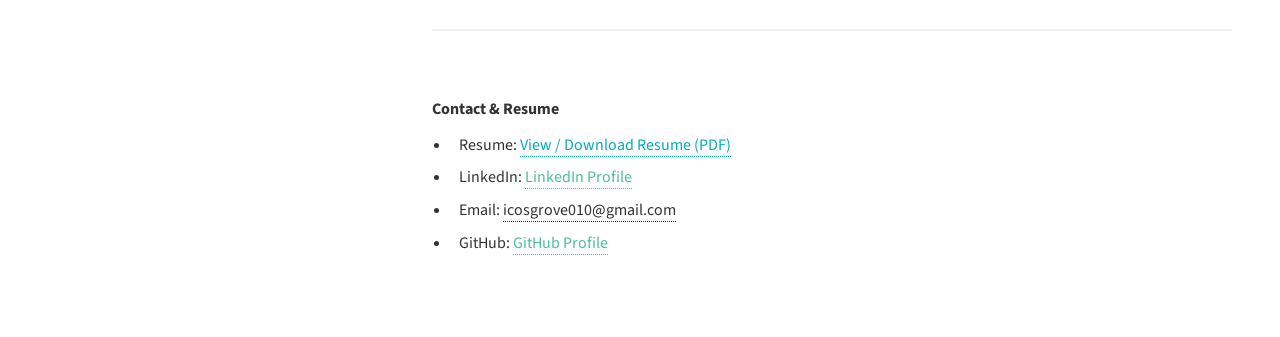
==== commit 67ae5203: "Update_08072026_2" ====
--- a/index.html
+++ b/index.html
@@ -71,6 +71,26 @@
 					<section id="one">
 						<div class="inner">
 							<p style="text-align: left; color: #333;">Welcome! I am a Mechanical Engineering Master's student at the University of California, San Diego, with a strong focus on fluid dynamics and environmental engineering. I received my B.S. in Mechanical Engineering from UC San Diego in 2025, where I specialized in renewable energy and environmental flows. During my undergraduate studies, I worked in underwater acoustics signal processing in the Scripps Whale Acoustics Lab under Dr. John Hildebrand and Dr. Joshua Jones. My graduate thesis research is in turbulence generated in an underwater canyon, under Dr. Geno Pawlak in the Environmental Fluid Dynamics Lab. My work involves implementing numerical methods and turbulence theory to extract turbulent dissipation and upwelling rates. See below for details about my projects, education, and certifications.</p>
+
+							<p style="text-align: left; color: #333; font-weight: bold; margin-bottom: 0.5em;">Contact & Resume</p>
+							<ul style="list-style-type: disc; padding-left: 1.2em; text-align: left; color: #333;">
+								<li style="margin-bottom: 0.3em;">
+									<strong style="color: #333;">Resume: </strong>
+									<a href="images/Resume_ian_cosgrove_07012026.pdf" target="_blank" style=" color: #00abc2;">View / Download Resume (PDF)</a>
+								</li>
+								<li style="margin-bottom: 0.3em;">
+									<strong style="color: #333;">LinkedIn: </strong>
+									<a href="https://www.linkedin.com/in/ian-cosgrove/" target="_blank">LinkedIn Profile</a>
+								</li>
+								<li style="margin-bottom: 0.3em;">
+									<strong style="color: #333;">Email: </strong>
+									<a href="mailto:icosgrove010@gmail.com" style="color: #333;">icosgrove010@gmail.com</a>
+								</li>
+								<li style="margin-bottom: 0.3em;">
+									<strong style="color: #333;">GitHub: </strong>
+									<a href="https://github.com/iancosgrove1" target="_blank">GitHub Profile</a>
+								</li>
+							</ul>
 						</div>
 					</section>
 
@@ -152,116 +172,138 @@
 					</div>
 				</section>
 
-						<!-- Three	-->
-						<section id="three" style="padding-top: 4em;">
-						<h2 style="text-align: center; font-weight: bold; font-size: 32px; margin-bottom: 0.25em; color: #333;">Education</h2>
-						<h2 style="text-align: center; color: #333;">University of California, San Diego</h2>
-						<div class="row">
-							<!-- University Name (Bigger Header) -->
+				<!-- Three	-->
+				<section id="three" style="padding-top: 4em;">
+				<h2 style="text-align: center; font-weight: bold; font-size: 32px; margin-bottom: 0.25em; color: #333;">Education</h2>
+				<h2 style="text-align: center; color: #333;">University of California, San Diego</h2>
+				<div class="row">
+					<!-- University Name (Bigger Header) -->
+					
+
+					<!-- M.S. Degree Section -->
+					<p style="margin-bottom: 0.5em; color: #333;"><strong style=" color: #333;">M.S. Mechanical Engineering</strong> (2025–2026)</p>
+					<ul>
+						<li style=" color: #333;"><strong style=" color: #333;">Thesis:</strong> Turbulent Dissipation in a Submarine Canyon</li>
+						<li style=" color: #333;"><strong style=" color: #333;">Specializations:</strong> Fluid Dynamics & Environmental Engineering</li>
+						<li style=" color: #333;"><strong style=" color: #333;">GPA:</strong> 4.0 / 4.0</li>
+						<li style=" color: #333;"><strong style=" color: #333;">Coursework:</strong> Fluid Dynamics I & II, Oceanographic Data Analysis, Acoustic & Surface Waves, Environmental Fluid Dynamics, Turbulence & Mixing</li>
+					</ul>
+
+					<!-- B.S. Degree Section -->
+					<p style="margin-bottom: 0.5em; color: #333;"><strong style=" color: #333;">B.S. Mechanical Engineering</strong> (2021–2025)</p>
+					<ul>
+						<li style=" color: #333;"><strong style=" color: #333;">Specializations:</strong> Renewable Energy & Environmental Flows</li>
+						<li style=" color: #333;"><strong style=" color: #333;">GPA:</strong> 3.939 / 4.0</li>
+						<li style=" color: #333;"><strong style=" color: #333;">Notable Coursework:</strong> Computational Fluid Dynamics, Environmental Fluid Dynamics, Geophysical Fluid Dynamics, Renewable Energy</li>
+					</ul>
+				</div>
+			
+			</section>
+
+			
+		<section id="four" style="padding-top: 4em;">
+			<h2 style="text-align: center; font-weight: bold; font-size: 32px; margin-bottom: 0.5em; color: #333;">Certifications</h2>
+			
+			<!-- Using a simple div instead of class="row" stops the side-by-side grid behavior -->
+			<div style="text-align: left; color: #333;">
+
+				<!-- Ansys Professional Section -->
+				<p style="margin-bottom: 0.5em;"><strong style="color: #333;">Ansys Professional</strong></p>
+				<ul>
+					<li>Getting Started with Ansys Fluent (July 2025)</li>
+				</ul>
+
+				<!-- Ansys Associate Section -->
+				<p style="margin-bottom: 0.5em;"><strong style="color: #333;">Ansys Associate</strong></p>
+				<ul>
+					<li>Foundations in Fluid Dynamics using Ansys Fluent (July 2025)</li>
+					<li>Fundamentals of Compressible Flows (July 2025)</li>
+					<li>Foundations of Heat Transfer using Ansys Mechanical (August 2025)</li>
+					<li>Foundations of Stress Analysis using Ansys Mechanical (July 2025)</li>
+					<li>Heat Transfer for Structures (July 2025)</li>
+				</ul>
+
+				<p style="margin-bottom: 0.5em; "><strong style="color: #333;">California Board for Professional Engineers, Land Surveyors, and Geologists</strong></p>
+				<ul>
+					<li>Engineer in Training, Credential ID: 188224 (June 2026)</li>
+						<li>Fundamentals of Engineering Exam: Mechanical (September 2025)</li>
+				</ul>
+
+				<p style="margin-bottom: 0.5em;">
+					<strong style="color: #333;">Credentials viewable <a href="https://www.linkedin.com/in/ian-cosgrove/details/certifications/" target="_blank">here</a></strong>
+				</p>
+
+			</div>
+		</section>
+
+		<section id="five" style="padding-top: 4em;">
+			<h2 style="text-align: center; font-weight: bold; font-size: 32px; margin-bottom: 0.5em; color: #333;">Conference Abstracts</h2>
+				<div class="inner">
+						<p style="text-align: left; color: #333;"><strong style="color: #333; font-weight: bold;">Cosgrove, I.</strong>, Pawlak, G., Marcelini, C., Couto, N., Le Boyer, A., Lucas, D., & Alford, M. (2026, June 14–19). Internal tide driven boundary layer turbulence in La Jolla Canyon [Poster presentation]. Gordon Research Conference on Ocean Mixing, South Hadley, MA, United States.</p>
+
+						<p style="text-align: left; color: #333;">Saunders, M. K., <strong style="color: #333; font-weight: bold;">Cosgrove, I. H.</strong>, Ewing, J. P., Folz, N. M., Haas, K. S., Hidalgo Pla, E. C., Jones, J. M., Wu, R., & Laing, R. (2024, December 9–12). Tusâven? International partnership for acoustic monitoring of marine wildlife and underwater soundscapes in the Torngat Area of Interest, Nunatsiavut, Canada [Poster presentation]. ArcticNet 5th International Arctic Change Conference (AC2024), Ottawa, ON, Canada.</p>
+				
+				
+				
+				
+					</div>
+				
+					</section>
+
+
+					<section id="contact">
+						<div class="inner">
 							
-
-							<!-- M.S. Degree Section -->
-							<p style="margin-bottom: 0.5em; color: #333;"><strong style=" color: #333;">M.S. Mechanical Engineering</strong> (2025–2026)</p>
-							<ul>
-								<li style=" color: #333;"><strong style=" color: #333;">Thesis:</strong> Turbulent Dissipation in a Submarine Canyon</li>
-								<li style=" color: #333;"><strong style=" color: #333;">Specializations:</strong> Fluid Dynamics & Environmental Engineering</li>
-								<li style=" color: #333;"><strong style=" color: #333;">GPA:</strong> 4.0 / 4.0</li>
-								<li style=" color: #333;"><strong style=" color: #333;">Coursework:</strong> Fluid Dynamics I & II, Oceanographic Data Analysis, Acoustic & Surface Waves, Environmental Fluid Dynamics, Turbulence & Mixing</li>
-							</ul>
-
-							<!-- B.S. Degree Section -->
-							<p style="margin-bottom: 0.5em; color: #333;"><strong style=" color: #333;">B.S. Mechanical Engineering</strong> (2021–2025)</p>
-							<ul>
-								<li style=" color: #333;"><strong style=" color: #333;">Specializations:</strong> Renewable Energy & Environmental Flows</li>
-								<li style=" color: #333;"><strong style=" color: #333;">GPA:</strong> 3.939 / 4.0</li>
-								<li style=" color: #333;"><strong style=" color: #333;">Notable Coursework:</strong> Computational Fluid Dynamics, Environmental Fluid Dynamics, Geophysical Fluid Dynamics, Renewable Energy</li>
+							<p style="text-align: left; color: #333; font-weight: bold; margin-bottom: 0.5em;">Contact & Resume</p>
+							<ul style="list-style-type: disc; padding-left: 1.2em; text-align: left; color: #333;">
+								<li style="margin-bottom: 0.3em;">
+									<strong style="color: #333;">Resume: </strong>
+									<a href="images/Resume_ian_cosgrove_07012026.pdf" target="_blank" style=" color: #00abc2;">View / Download Resume (PDF)</a>
+								</li>
+								<li style="margin-bottom: 0.3em;">
+									<strong style="color: #333;">LinkedIn: </strong>
+									<a href="https://www.linkedin.com/in/ian-cosgrove/" target="_blank">LinkedIn Profile</a>
+								</li>
+								<li style="margin-bottom: 0.3em;">
+									<strong style="color: #333;">Email: </strong>
+									<a href="mailto:icosgrove010@gmail.com" style="color: #333;">icosgrove010@gmail.com</a>
+								</li>
+								<li style="margin-bottom: 0.3em;">
+									<strong style="color: #333;">GitHub: </strong>
+									<a href="https://github.com/iancosgrove1" target="_blank">GitHub Profile</a>
+								</li>
 							</ul>
 						</div>
+					</section>
+	</div>
+
+
+
+
+
+
+
+
 					
-					</section>
-
-					
-				<section id="four" style="padding-top: 4em;">
-					<h2 style="text-align: center; font-weight: bold; font-size: 32px; margin-bottom: 0.5em; color: #333;">Certifications</h2>
-					
-					<!-- Using a simple div instead of class="row" stops the side-by-side grid behavior -->
-					<div style="text-align: left; color: #333;">
-
-						<!-- Ansys Professional Section -->
-						<p style="margin-bottom: 0.5em;"><strong style="color: #333;">Ansys Professional</strong></p>
-						<ul>
-							<li>Getting Started with Ansys Fluent (July 2025)</li>
-						</ul>
-
-						<!-- Ansys Associate Section -->
-						<p style="margin-bottom: 0.5em;"><strong style="color: #333;">Ansys Associate</strong></p>
-						<ul>
-							<li>Foundations in Fluid Dynamics using Ansys Fluent (July 2025)</li>
-							<li>Fundamentals of Compressible Flows (July 2025)</li>
-							<li>Foundations of Heat Transfer using Ansys Mechanical (August 2025)</li>
-							<li>Foundations of Stress Analysis using Ansys Mechanical (July 2025)</li>
-							<li>Heat Transfer for Structures (July 2025)</li>
-						</ul>
-
-						<p style="margin-bottom: 0.5em; "><strong style="color: #333;">California Board for Professional Engineers, Land Surveyors, and Geologists</strong></p>
-						<ul>
-							<li>Engineer in Training, Credential ID: 188224 (June 2026)</li>
-								<li>Fundamentals of Engineering Exam: Mechanical (September 2025)</li>
-						</ul>
-
-						<p style="margin-bottom: 0.5em;">
-							<strong style="color: #333;">Credentials viewable <a href="https://www.linkedin.com/in/ian-cosgrove/details/certifications/" target="_blank">here</a></strong>
-						</p>
-
-					</div>
-				</section>
-
-				<section id="five" style="padding-top: 4em;">
-					<h2 style="text-align: center; font-weight: bold; font-size: 32px; margin-bottom: 0.5em; color: #333;">Conference Abstracts</h2>
-						<div class="inner">
-								<p style="text-align: left; color: #333;"><strong style="color: #333; font-weight: bold;">Cosgrove, I.</strong>, Pawlak, G., Marcelini, C., Couto, N., Le Boyer, A., Lucas, D., & Alford, M. (2026, June 14–19). Internal tide driven boundary layer turbulence in La Jolla Canyon [Poster presentation]. Gordon Research Conference on Ocean Mixing, South Hadley, MA, United States.</p>
-
-								<p style="text-align: left; color: #333;">Saunders, M. K., <strong style="color: #333; font-weight: bold;">Cosgrove, I. H.</strong>, Ewing, J. P., Folz, N. M., Haas, K. S., Hidalgo Pla, E. C., Jones, J. M., Wu, R., & Laing, R. (2024, December 9–12). Tusâven? International partnership for acoustic monitoring of marine wildlife and underwater soundscapes in the Torngat Area of Interest, Nunatsiavut, Canada [Poster presentation]. ArcticNet 5th International Arctic Change Conference (AC2024), Ottawa, ON, Canada.</p>
-						
-						
-						
-						
-							</div>
-						
-			</div>
-
-
-
-
-
-
-
-
-
-
-
-		<!-- Footer -->
-			<footer id="footer">
-				<div class="inner">
-					<ul class="icons">
-						<li><a href="#" class="icon brands fa-twitter"><span class="label">Twitter</span></a></li>
-						<li><a href="#" class="icon brands fa-github"><span class="label">Github</span></a></li>
-						<li><a href="#" class="icon brands fa-dribbble"><span class="label">Dribbble</span></a></li>
-						<li><a href="#" class="icon solid fa-envelope"><span class="label">Email</span></a></li>
-					</ul>
-					<ul class="copyright">
-						<li>&copy;2026 Ian Cosgrove</li><li>Design: <a href="http://html5up.net">HTML5 UP</a></li>
-					</ul>
-				</div>
-			</footer>
-
-		<!-- Scripts -->
-			<script src="assets/js/jquery.min.js"></script>
-			<script src="assets/js/jquery.poptrox.min.js"></script>
-			<script src="assets/js/browser.min.js"></script>
-			<script src="assets/js/breakpoints.min.js"></script>
-			<script src="assets/js/util.js"></script>
-			<script src="assets/js/main.js"></script>
-
-	</body>
+
+
+<!-- Footer -->
+	<footer id="footer">
+		<div class="inner">
+			
+			<ul class="copyright">
+				<li>&copy;2026 Ian Cosgrove</li><li>Design: <a href="http://html5up.net">HTML5 UP</a></li>
+			</ul>
+		</div>
+	</footer>
+
+<!-- Scripts -->
+	<script src="assets/js/jquery.min.js"></script>
+	<script src="assets/js/jquery.poptrox.min.js"></script>
+	<script src="assets/js/browser.min.js"></script>
+	<script src="assets/js/breakpoints.min.js"></script>
+	<script src="assets/js/util.js"></script>
+	<script src="assets/js/main.js"></script>
+
+</body>
 </html>
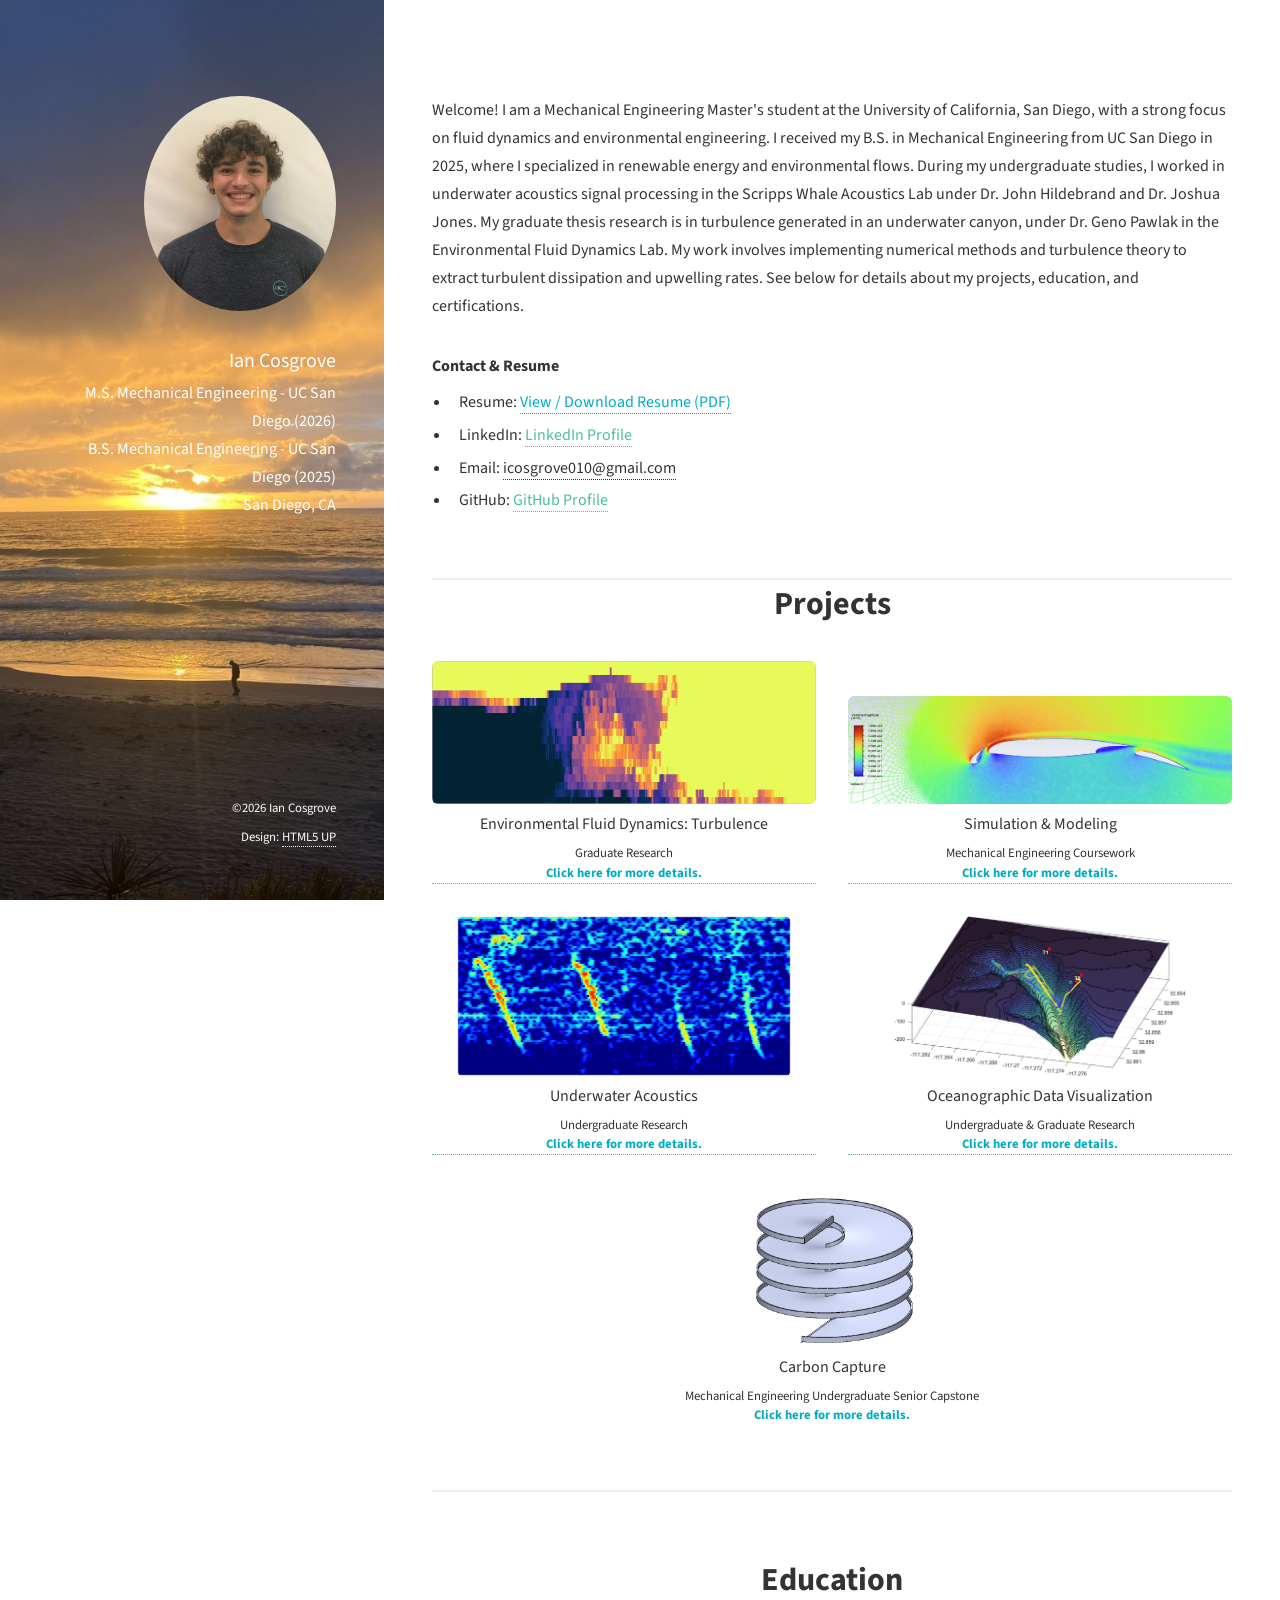
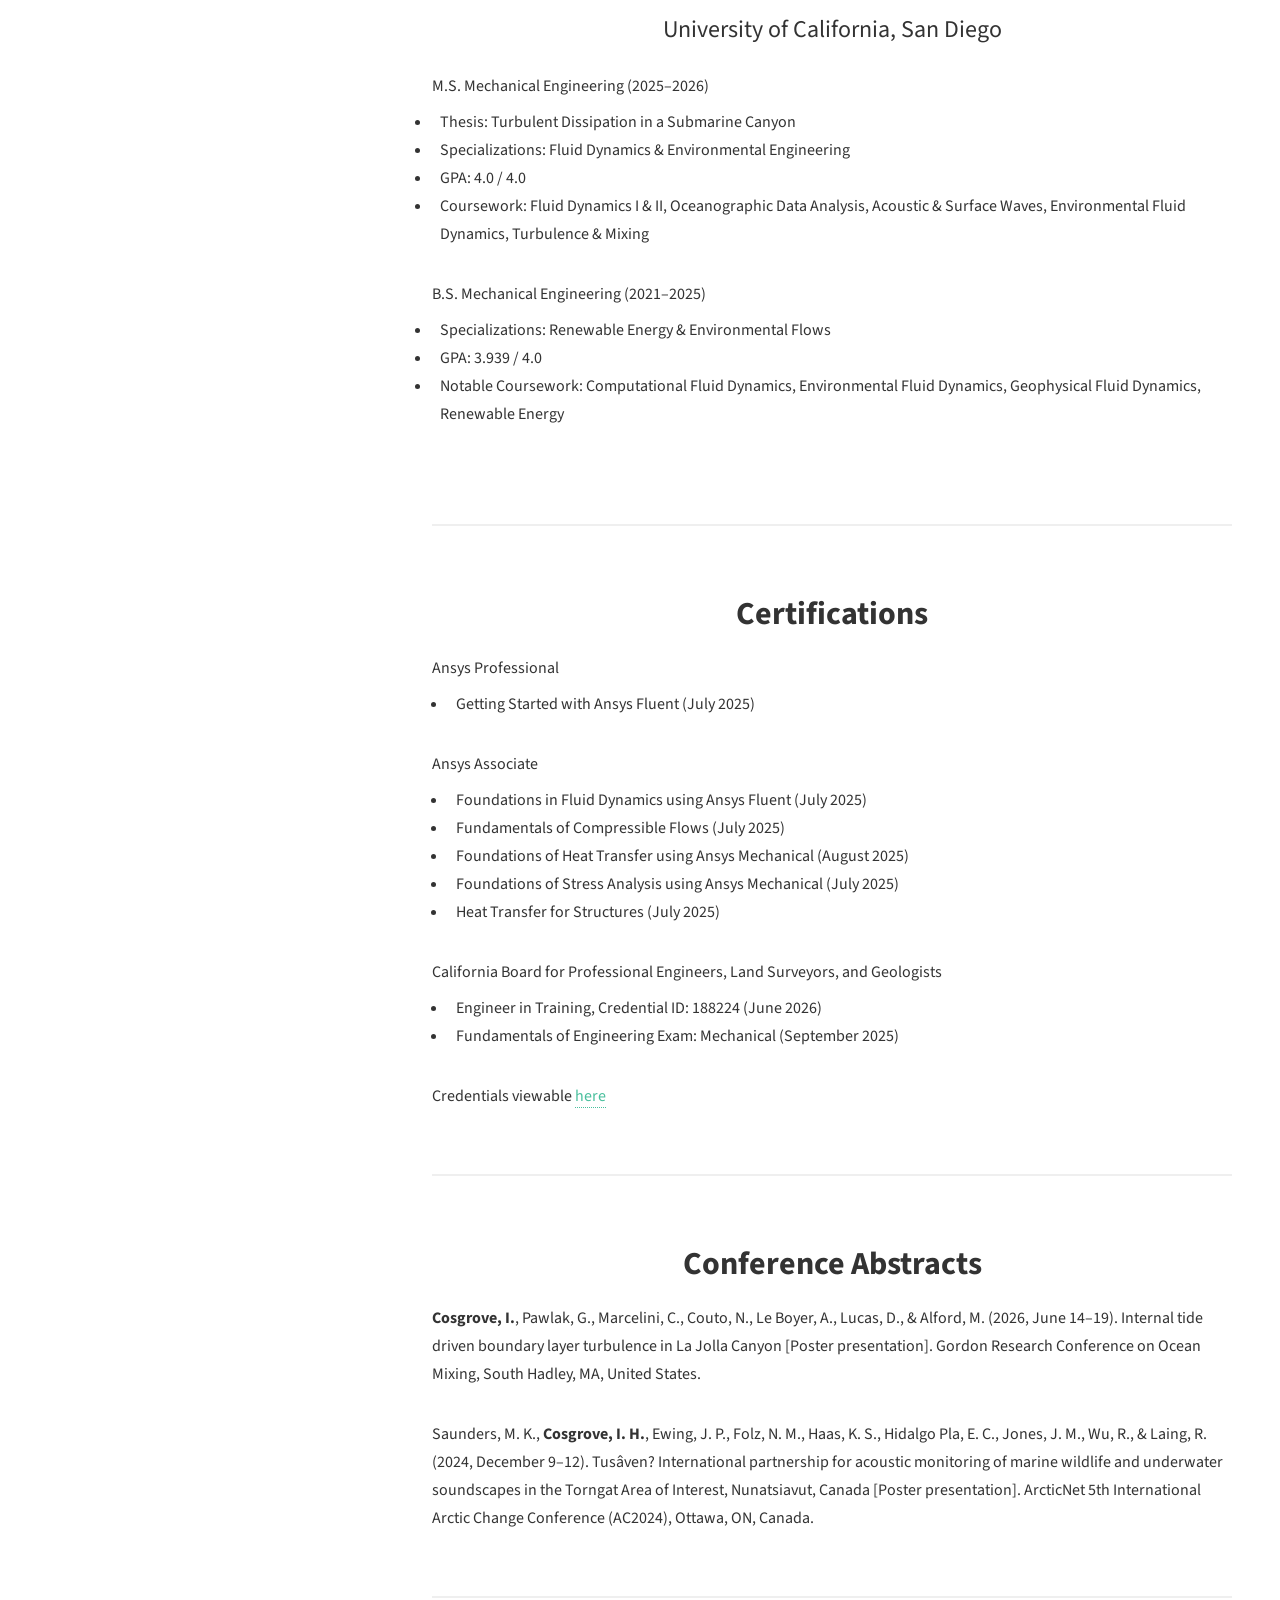
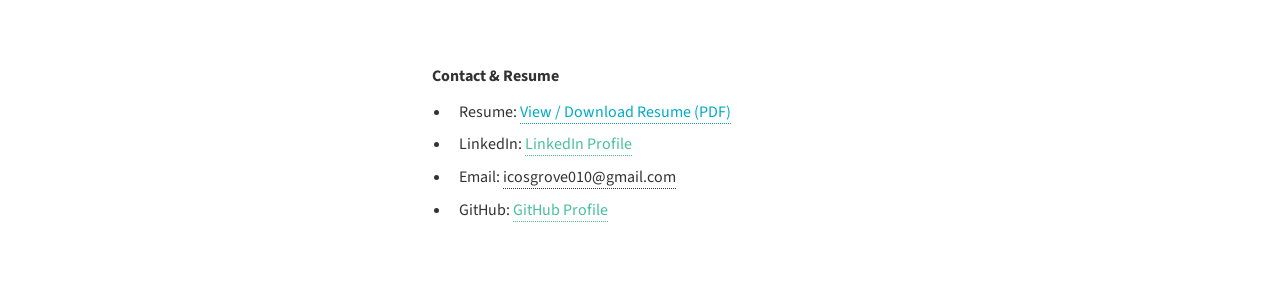
==== commit 0b5efe14: "Update_08072026_3" ====
--- a/index.html
+++ b/index.html
@@ -42,7 +42,7 @@
             }
 
 			#header {
-				background-image: url("images/cover.jpg"), url("images/cover.jpg") !important;
+				background-image: url("images/cover1.jpg"), url("images/cover.jpg") !important;
 				background-position: top left, center center !important;
 				background-size: auto, cover !important;
 			}
@@ -52,17 +52,17 @@
 
         <!-- Header -->
             <header id="header">
-                <div class="inner">
-                    <a href="#" class="image avatar"><img src="images/ian.jpeg" alt="Ian"></a>
-                    <h1><strong>Ian Cosgrove 
-                    </strong></h1>
-                    <strong>
-                        M.S. Mechanical Engineering - UC San Diego (2026)<br>
-                        B.S. Mechanical Engineering - UC San Diego (2025)
-                    </strong>
-                    <br>San Diego, CA
-                </div>
-            </header>
+				<div class="inner">
+					<a href="#" class="image avatar"><img src="images/ian.jpeg" alt="Ian"></a>
+					<h1><strong>Ian Cosgrove</strong></h1>
+					<strong>
+						M.S. Mechanical Engineering - UC San Diego (2026)<br>
+						B.S. Mechanical Engineering - UC San Diego (2025)
+					</strong>
+					<br>
+					<span style="color: #ffffff;">San Diego, CA</span>
+				</div>
+			</header>
 
 		<!-- Main -->
 			<div id="main">
@@ -96,81 +96,81 @@
 
 				<!-- Two -->
 				 <section id="two" style="padding-top: 0;">
-					<h2 style="text-align: center; font-weight: bold; font-size: 32px; color: #333; margin-top: 0; margin-bottom: 0.5em;">Projects</h2>
-					<div class="row" style="text-align: center; display: flex; flex-wrap: wrap;">
-						
-						<!-- Row 1: Turbulence -->
-						<article class="col-6 col-12-xsmall work-item" style="display: flex; margin-bottom: 2em;">
-							<a href="turb_page.html" style="text-decoration: none; display: flex; flex-direction: column; width: 100%;">
-								<div style="height: 160px; display: flex; align-items: flex-end; justify-content: center; margin-bottom: 0.5em;">
-									<img src="images/breaking.jpeg" alt="Environmental Fluid Dynamics" style="max-width: 100%; max-height: 100%; object-fit: contain; border-radius: 6px;" />
-								</div>
-								<div>
-									<h3 style="color: #333; margin-top: 0;">Environmental Fluid Dynamics: Turbulence</h3>
-									<p style="color: #333;">Graduate Research</p>
-									<p style="color: #00abc2; font-weight: bold;">Click here for more details.</p>
-								</div>
-							</a>
-						</article>
-
-						<!-- Row 1: Simulation & Modeling -->
-						<article class="col-6 col-12-xsmall work-item" style="display: flex; margin-bottom: 2em;">
-							<a href="simulation.html" style="text-decoration: none; display: flex; flex-direction: column; width: 100%;">
-								<div style="height: 160px; display: flex; align-items: flex-end; justify-content: center; margin-bottom: 0.5em;">
-									<img src="images/ansys_c.jpg" alt="Environmental Fluid Dynamics" style="max-width: 100%; max-height: 100%; object-fit: contain; border-radius: 6px;" />
-								</div>
-								<div>
-									<h3 style="color: #333; margin-top: 0;">Simulation & Modeling</h3>
-									<p style="color: #333;">Mechanical Engineering Coursework</p>
-									<p style="color: #00abc2; font-weight: bold;">Click here for more details.</p>
-								</div>
-							</a>
-						</article>
-
-						<!-- Row 2: Underwater Acoustics -->
-						<article class="col-6 col-12-xsmall work-item" style="display: flex; margin-bottom: 2em;">
-							<a href="underwater_acoustics.html" style="text-decoration: none; display: flex; flex-direction: column; width: 100%;">
-								<div style="height: 160px; display: flex; align-items: flex-end; justify-content: center; margin-bottom: 0.5em;">
-									<img src="images/9030_clean.jpeg" alt="Underwater Acoustics" style="max-width: 100%; max-height: 100%; object-fit: contain; border-radius: 6px;" />
-								</div>
-								<div>
-									<h3 style="color: #333; margin-top: 0;">Underwater Acoustics</h3>
-									<p style="color: #333;">Undergraduate Research</p>
-									<p style="color: #00abc2; font-weight: bold;">Click here for more details.</p>
-								</div>
-							</a>
-						</article>
-
-						<!-- Row 2: Oceanographic Data Visualization -->
-						<article class="col-6 col-12-xsmall work-item" style="display: flex; margin-bottom: 2em;">
-							<a href="data_visuals.html" style="text-decoration: none; display: flex; flex-direction: column; width: 100%;">
-								<div style="height: 160px; display: flex; align-items: flex-end; justify-content: center; margin-bottom: 0.5em;">
-									<img src="images/auv_cmap_notitle.jpeg" alt="Oceanographic Data Visualization" style="max-width: 100%; max-height: 100%; object-fit: contain; border-radius: 6px;" />
-								</div>
-								<div>
-									<h3 style="color: #333; margin-top: 0;">Oceanographic Data Visualization</h3>
-									<p style="color: #333;">Undergraduate & Graduate Research</p>
-									<p style="color: #00abc2; font-weight: bold;">Click here for more details.</p>
-								</div>
-							</a>
-						</article>
-
-						<!-- Row 3: Carbon Capture (Centered & 40% Max Width) -->
-						<article class="col-12 work-item" style="margin: 0 auto 2em auto;">
-							<a href="carbon_capture.html" style="text-decoration: none; display: block;">
-								<div style="height: 160px; display: flex; align-items: flex-end; justify-content: center; margin-bottom: 0.5em;">
-									<img src="images/slide.jpeg" alt="Carbon Capture" style="max-width: 40%; max-height: 100%; object-fit: contain; border-radius: 6px;" />
-								</div>
-								<div>
-									<h3 style="color: #333; margin-top: 0;">Carbon Capture</h3>
-									<p style="color: #333;">Mechanical Engineering Undergraduate Senior Capstone</p>
-									<p style="color: #00abc2; font-weight: bold;">Click here for more details.</p>
-								</div>
-							</a>
-						</article>
-
-					</div>
-				</section>
+    <h2 style="text-align: center; font-weight: bold; font-size: 32px; color: #333; margin-top: 0; margin-bottom: 0.5em;">Projects</h2>
+    <div class="row" style="text-align: center; display: flex; flex-wrap: wrap;">
+        
+        <!-- Row 1: Turbulence -->
+        <article class="col-6 col-12-xsmall work-item" style="display: flex; margin-bottom: 2em;">
+            <a href="turb_page.html" style="text-decoration: none; display: flex; flex-direction: column; width: 100%;">
+                <div style="height: 160px; display: flex; align-items: flex-end; justify-content: center; margin-bottom: 0.5em;">
+                    <img src="images/breaking.jpeg" alt="Environmental Fluid Dynamics" style="max-width: 100%; max-height: 100%; object-fit: contain; border-radius: 6px;" />
+                </div>
+                <div>
+                    <h3 style="color: #333; margin-top: 0;">Environmental Fluid Dynamics: Turbulence</h3>
+                    <p style="color: #333;">Graduate Research</p>
+                    <p style="color: #00abc2; font-weight: bold;">Click here for more details.</p>
+                </div>
+            </a>
+        </article>
+
+        <!-- Row 1: Simulation & Modeling -->
+        <article class="col-6 col-12-xsmall work-item" style="display: flex; margin-bottom: 2em;">
+            <a href="simulation.html" style="text-decoration: none; display: flex; flex-direction: column; width: 100%;">
+                <div style="height: 160px; display: flex; align-items: flex-end; justify-content: center; margin-bottom: 0.5em;">
+                    <img src="images/ansys_c.jpg" alt="Environmental Fluid Dynamics" style="max-width: 100%; max-height: 100%; object-fit: contain; border-radius: 6px;" />
+                </div>
+                <div>
+                    <h3 style="color: #333; margin-top: 0;">Simulation & Modeling</h3>
+                    <p style="color: #333;">Mechanical Engineering Coursework</p>
+                    <p style="color: #00abc2; font-weight: bold;">Click here for more details.</p>
+                </div>
+            </a>
+        </article>
+
+        <!-- Row 2: Underwater Acoustics -->
+        <article class="col-6 col-12-xsmall work-item" style="display: flex; margin-bottom: 2em;">
+            <a href="underwater_acoustics.html" style="text-decoration: none; display: flex; flex-direction: column; width: 100%;">
+                <div style="height: 160px; display: flex; align-items: flex-end; justify-content: center; margin-bottom: 0.5em;">
+                    <img src="images/9030_clean.jpeg" alt="Underwater Acoustics" style="max-width: 100%; max-height: 100%; object-fit: contain; border-radius: 6px;" />
+                </div>
+                <div>
+                    <h3 style="color: #333; margin-top: 0;">Underwater Acoustics</h3>
+                    <p style="color: #333;">Undergraduate Research</p>
+                    <p style="color: #00abc2; font-weight: bold;">Click here for more details.</p>
+                </div>
+            </a>
+        </article>
+
+        <!-- Row 2: Oceanographic Data Visualization -->
+        <article class="col-6 col-12-xsmall work-item" style="display: flex; margin-bottom: 2em;">
+            <a href="data_visuals.html" style="text-decoration: none; display: flex; flex-direction: column; width: 100%;">
+                <div style="height: 160px; display: flex; align-items: flex-end; justify-content: center; margin-bottom: 0.5em;">
+                    <img src="images/auv_cmap_notitle.jpeg" alt="Oceanographic Data Visualization" style="max-width: 100%; max-height: 100%; object-fit: contain; border-radius: 6px;" />
+                </div>
+                <div>
+                    <h3 style="color: #333; margin-top: 0;">Oceanographic Data Visualization</h3>
+                    <p style="color: #333;">Undergraduate & Graduate Research</p>
+                    <p style="color: #00abc2; font-weight: bold;">Click here for more details.</p>
+                </div>
+            </a>
+        </article>
+
+        <!-- Row 3: Carbon Capture (Border/Shadow disabled to remove double line) -->
+       <article class="col-12 work-item" style="margin: 0 auto; border-bottom: none !important; box-shadow: none !important; padding-bottom: 0;">
+			<a href="carbon_capture.html" style="text-decoration: none !important; border-bottom: none !important; display: block;">
+				<div style="height: 160px; display: flex; align-items: flex-end; justify-content: center; margin-bottom: 0.5em;">
+					<img src="images/slide.jpeg" alt="Carbon Capture" style="max-width: 40%; max-height: 100%; object-fit: contain; border-radius: 6px;" />
+				</div>
+				<div>
+					<h3 style="color: #333; margin-top: 0;">Carbon Capture</h3>
+					<p style="color: #333;">Mechanical Engineering Undergraduate Senior Capstone</p>
+					<p style="color: #00abc2; font-weight: bold; border-bottom: none !important; margin-bottom: 0;">Click here for more details.</p>
+				</div>
+			</a>
+		</article>
+
+    </div>
+</section>
 
 				<!-- Three	-->
 				<section id="three" style="padding-top: 4em;">
@@ -292,7 +292,7 @@
 		<div class="inner">
 			
 			<ul class="copyright">
-				<li>&copy;2026 Ian Cosgrove</li><li>Design: <a href="http://html5up.net">HTML5 UP</a></li>
+				<li style="color: #fbfafa;">&copy;2026 Ian Cosgrove</li><li style="color: #fbfafa;">Design: <a href="http://html5up.net">HTML5 UP</a></li>
 			</ul>
 		</div>
 	</footer>
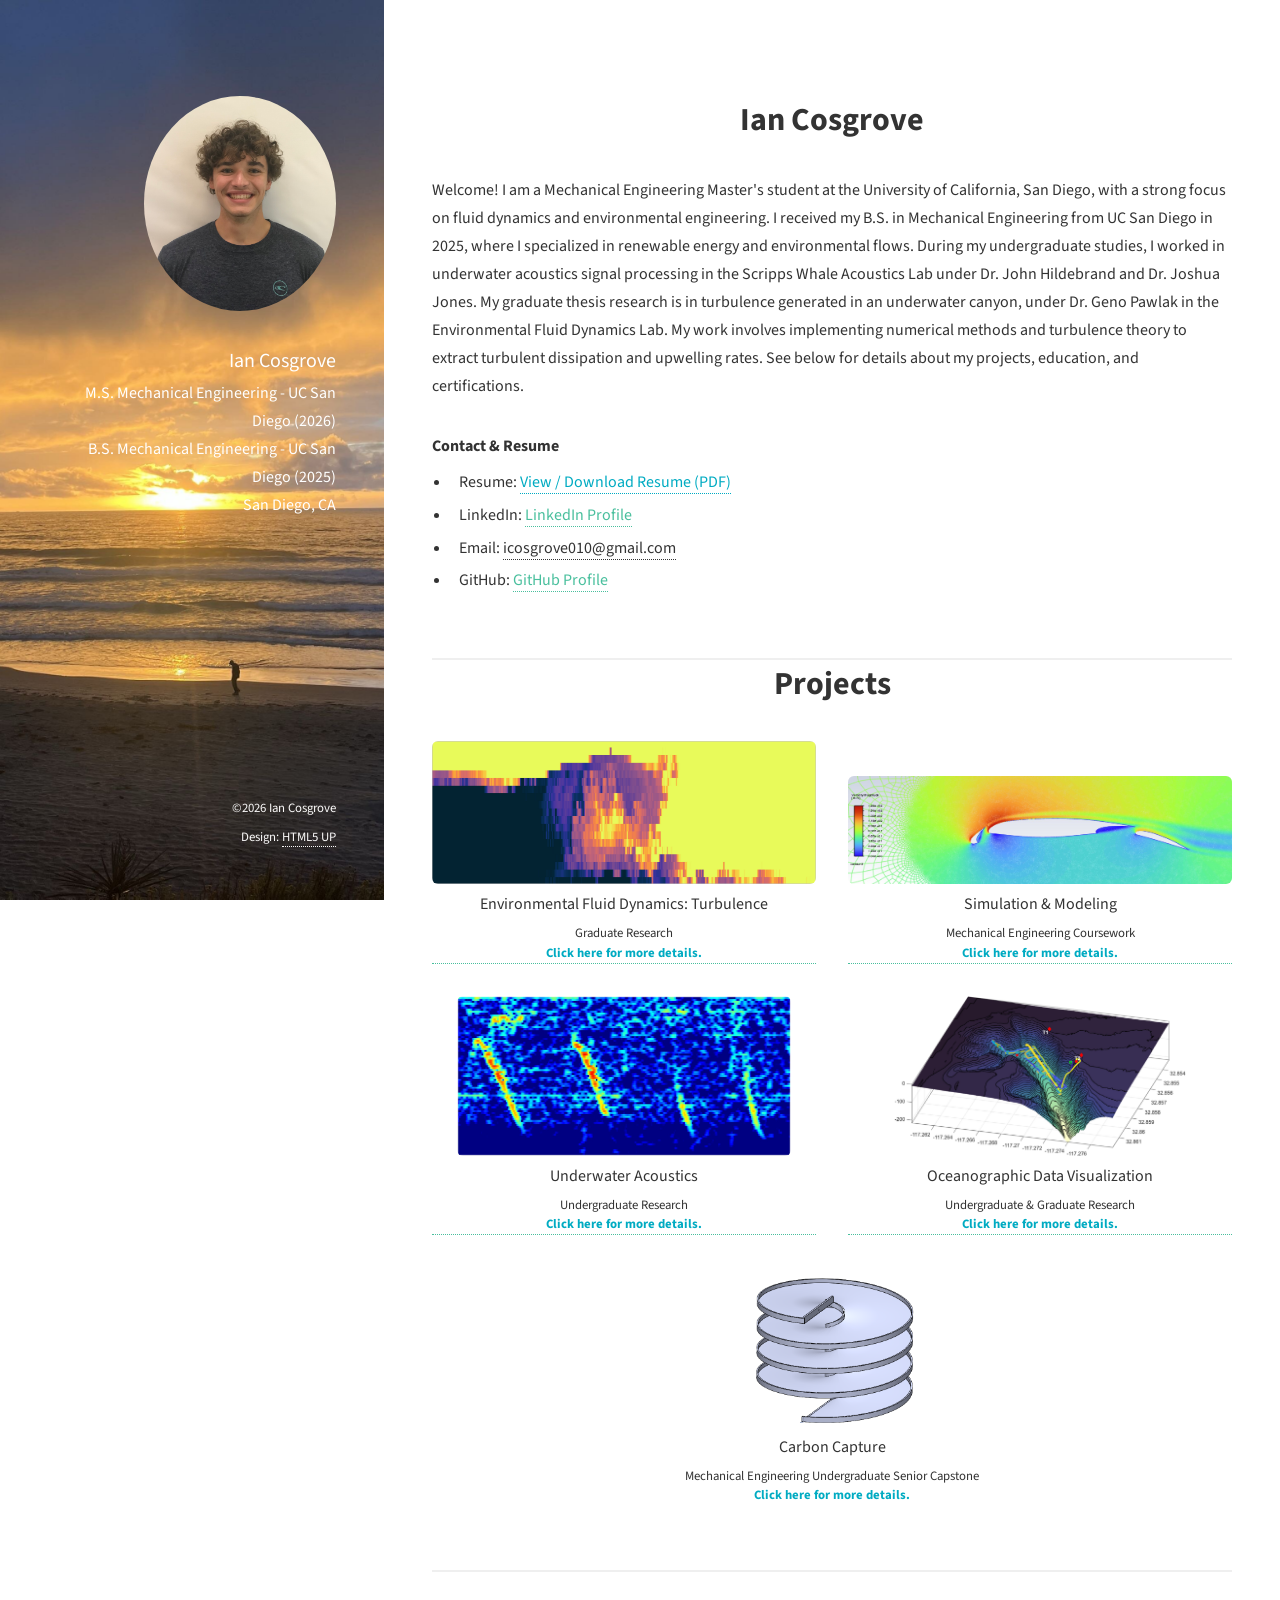
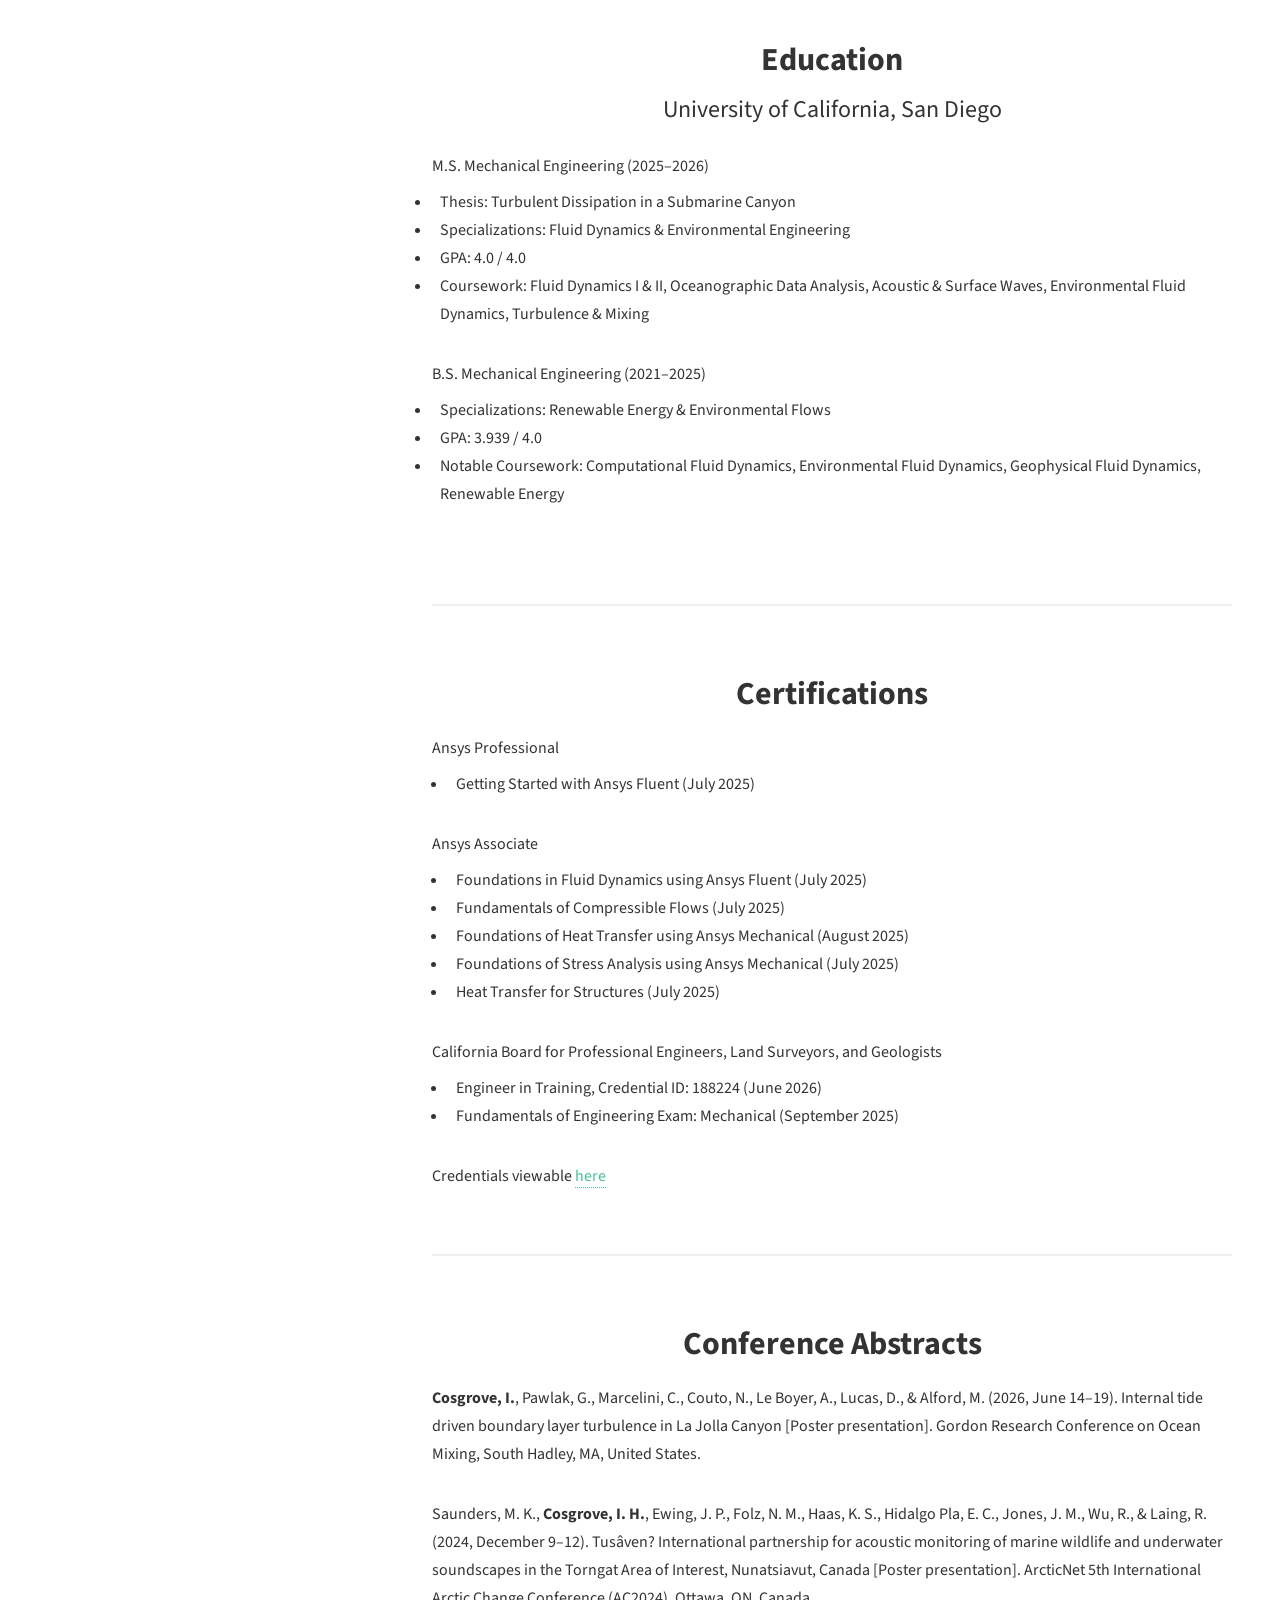
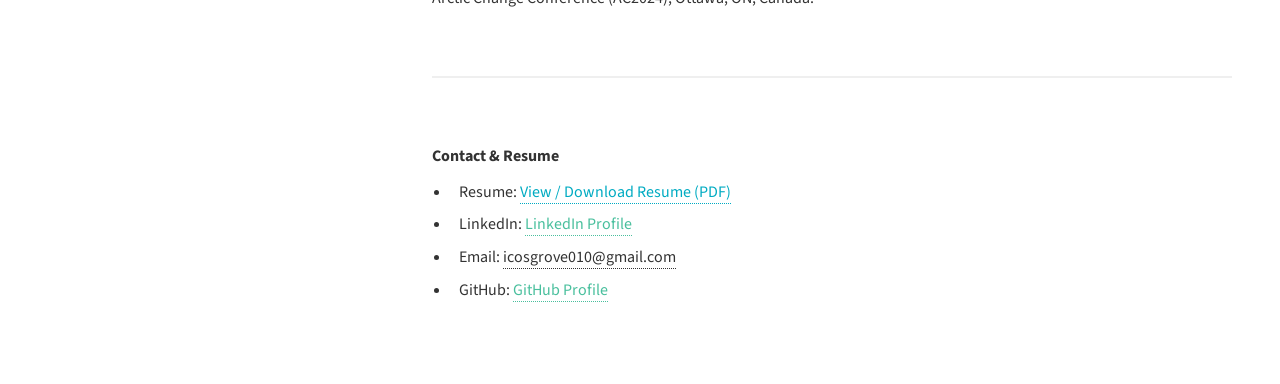
==== commit 796854fd: "Update_08072026_4" ====
--- a/index.html
+++ b/index.html
@@ -70,6 +70,8 @@
 				<!-- One -->
 					<section id="one">
 						<div class="inner">
+
+							<h2 style="text-align: center; font-weight: bold; font-size: 32px; color: #333;">Ian Cosgrove</h2>
 							<p style="text-align: left; color: #333;">Welcome! I am a Mechanical Engineering Master's student at the University of California, San Diego, with a strong focus on fluid dynamics and environmental engineering. I received my B.S. in Mechanical Engineering from UC San Diego in 2025, where I specialized in renewable energy and environmental flows. During my undergraduate studies, I worked in underwater acoustics signal processing in the Scripps Whale Acoustics Lab under Dr. John Hildebrand and Dr. Joshua Jones. My graduate thesis research is in turbulence generated in an underwater canyon, under Dr. Geno Pawlak in the Environmental Fluid Dynamics Lab. My work involves implementing numerical methods and turbulence theory to extract turbulent dissipation and upwelling rates. See below for details about my projects, education, and certifications.</p>
 
 							<p style="text-align: left; color: #333; font-weight: bold; margin-bottom: 0.5em;">Contact & Resume</p>
